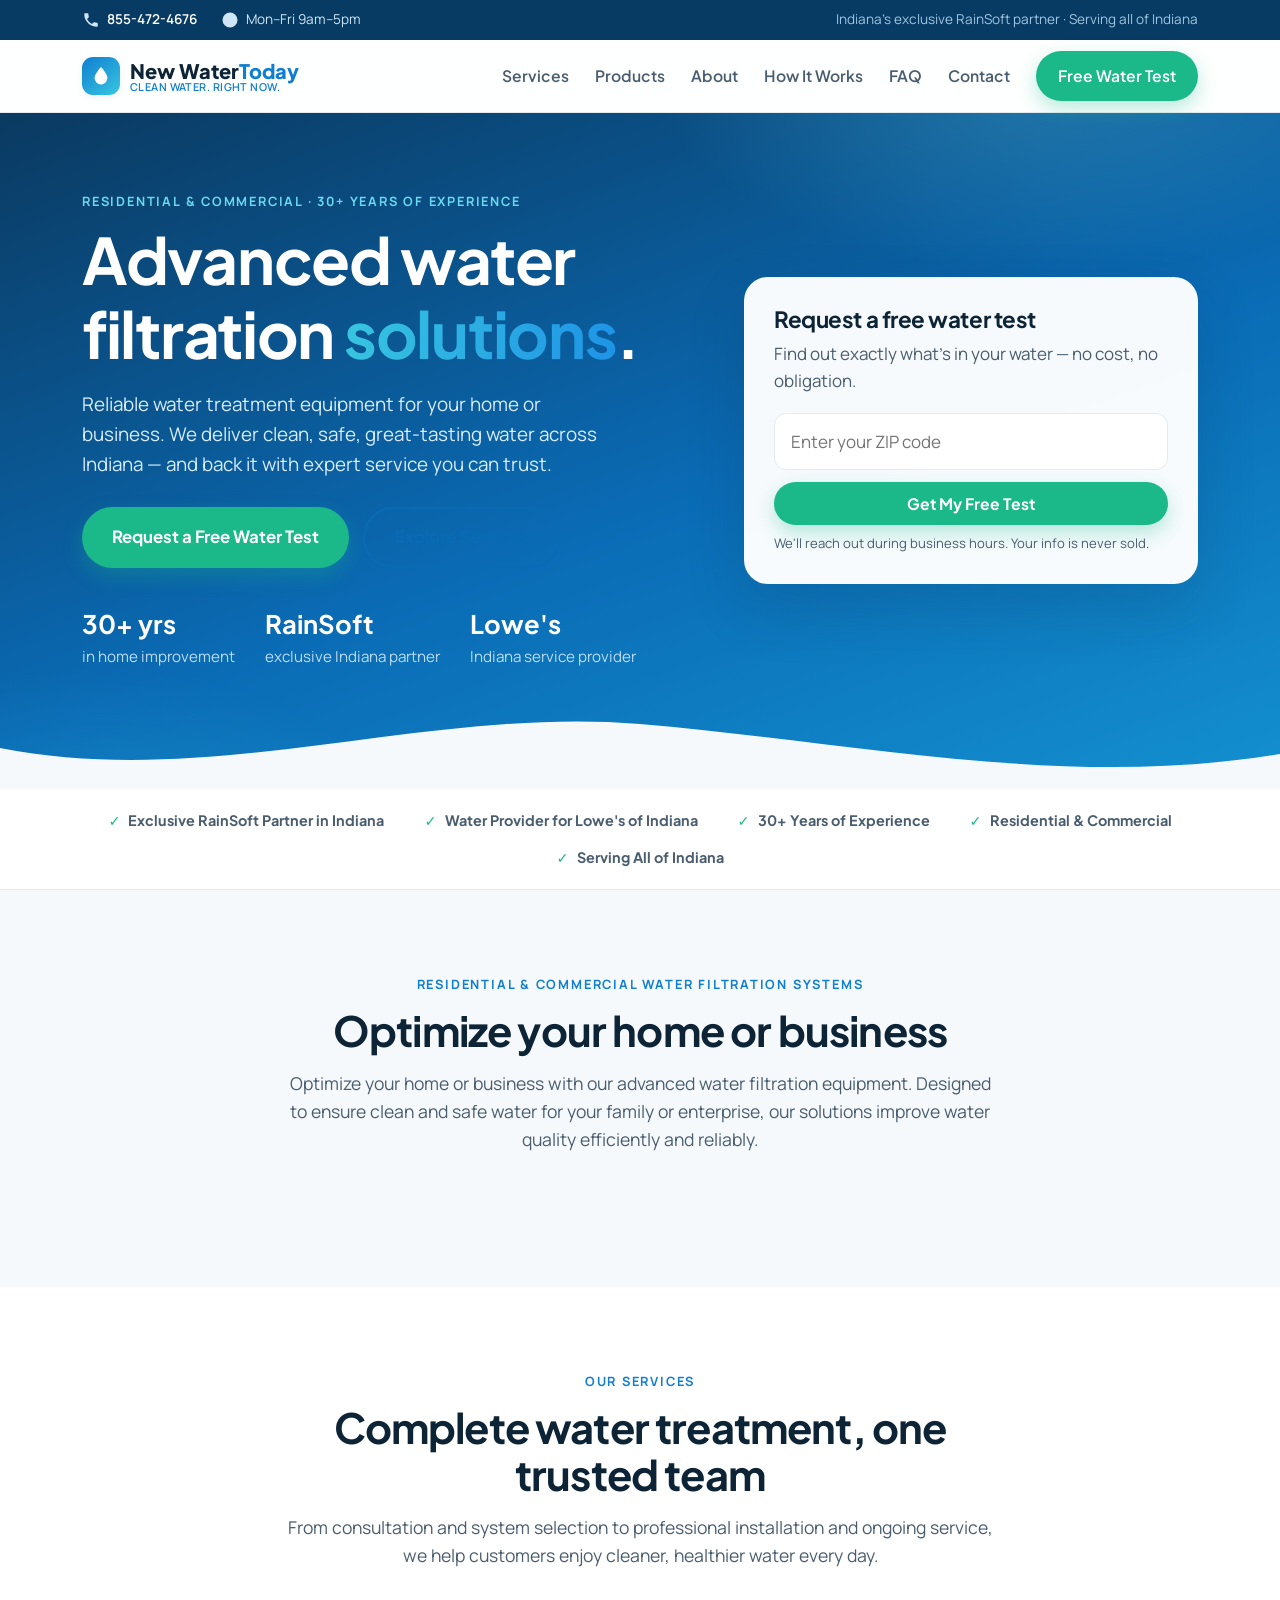
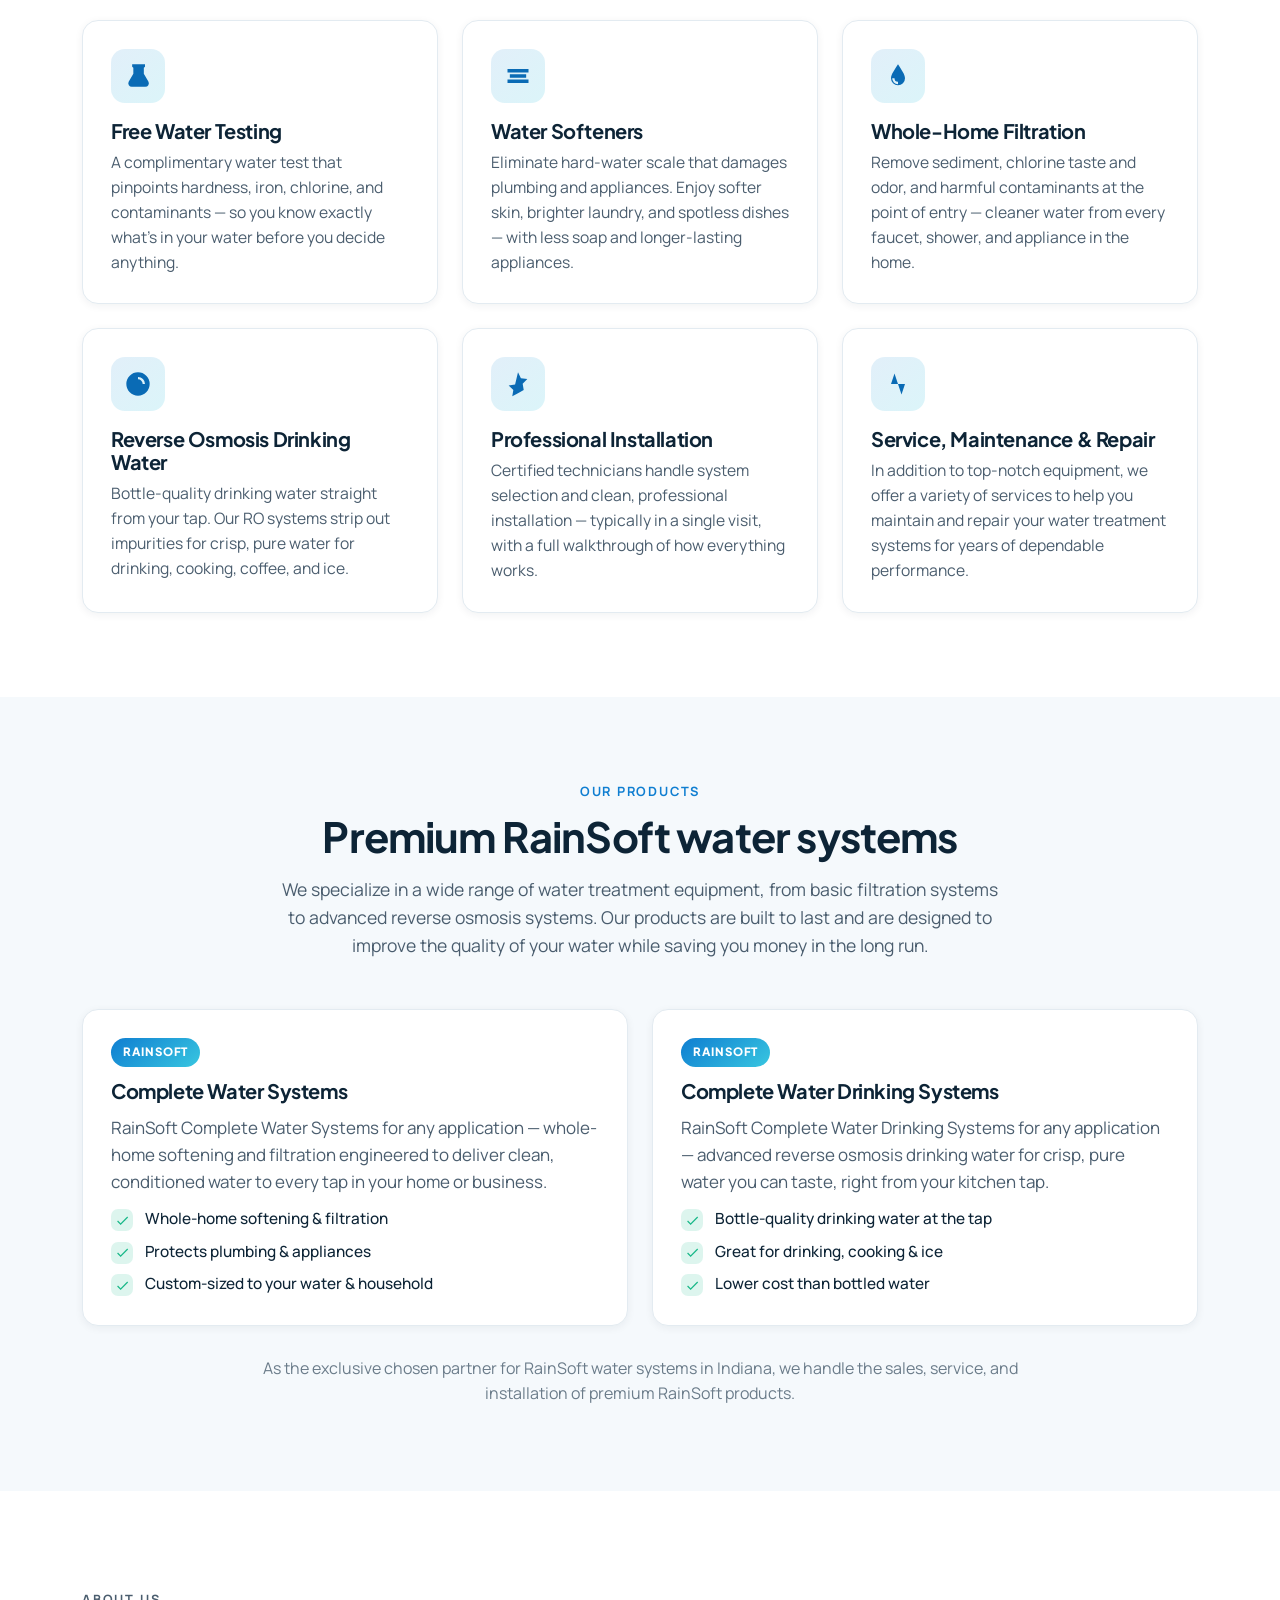
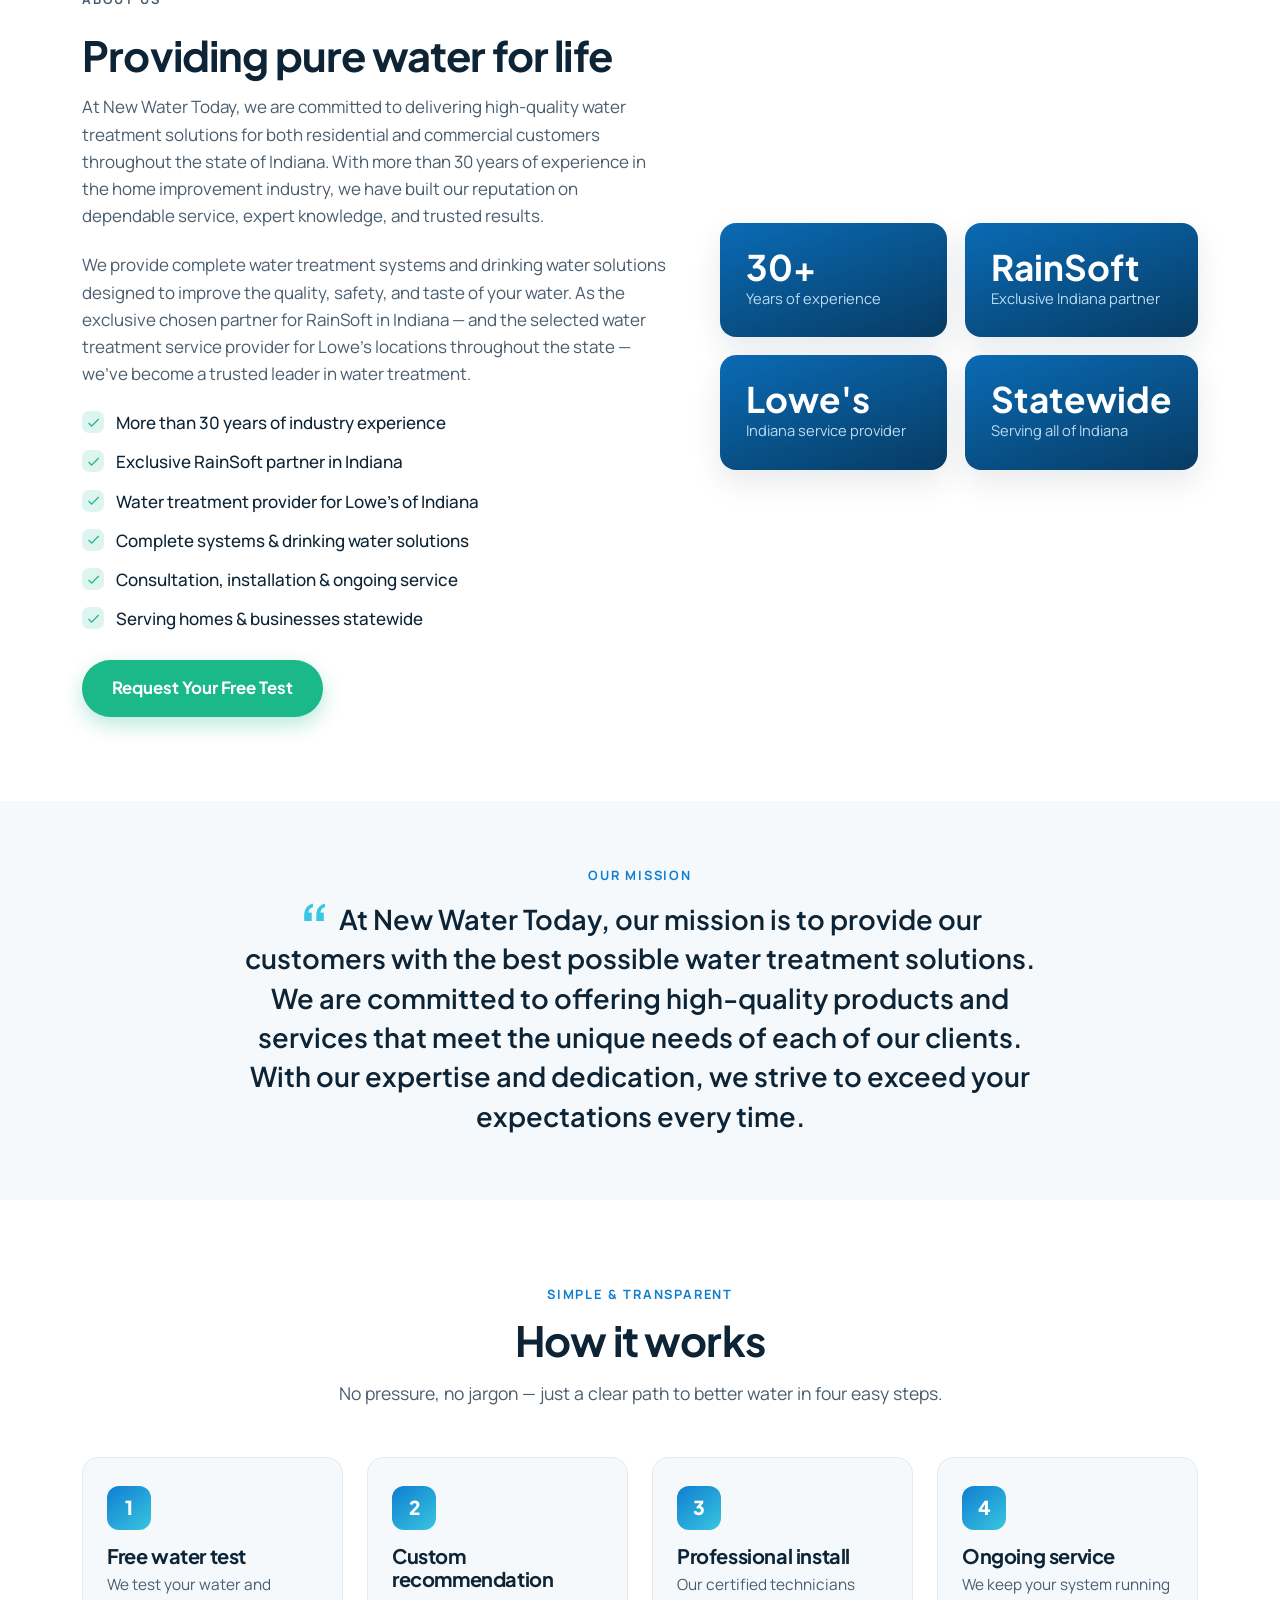
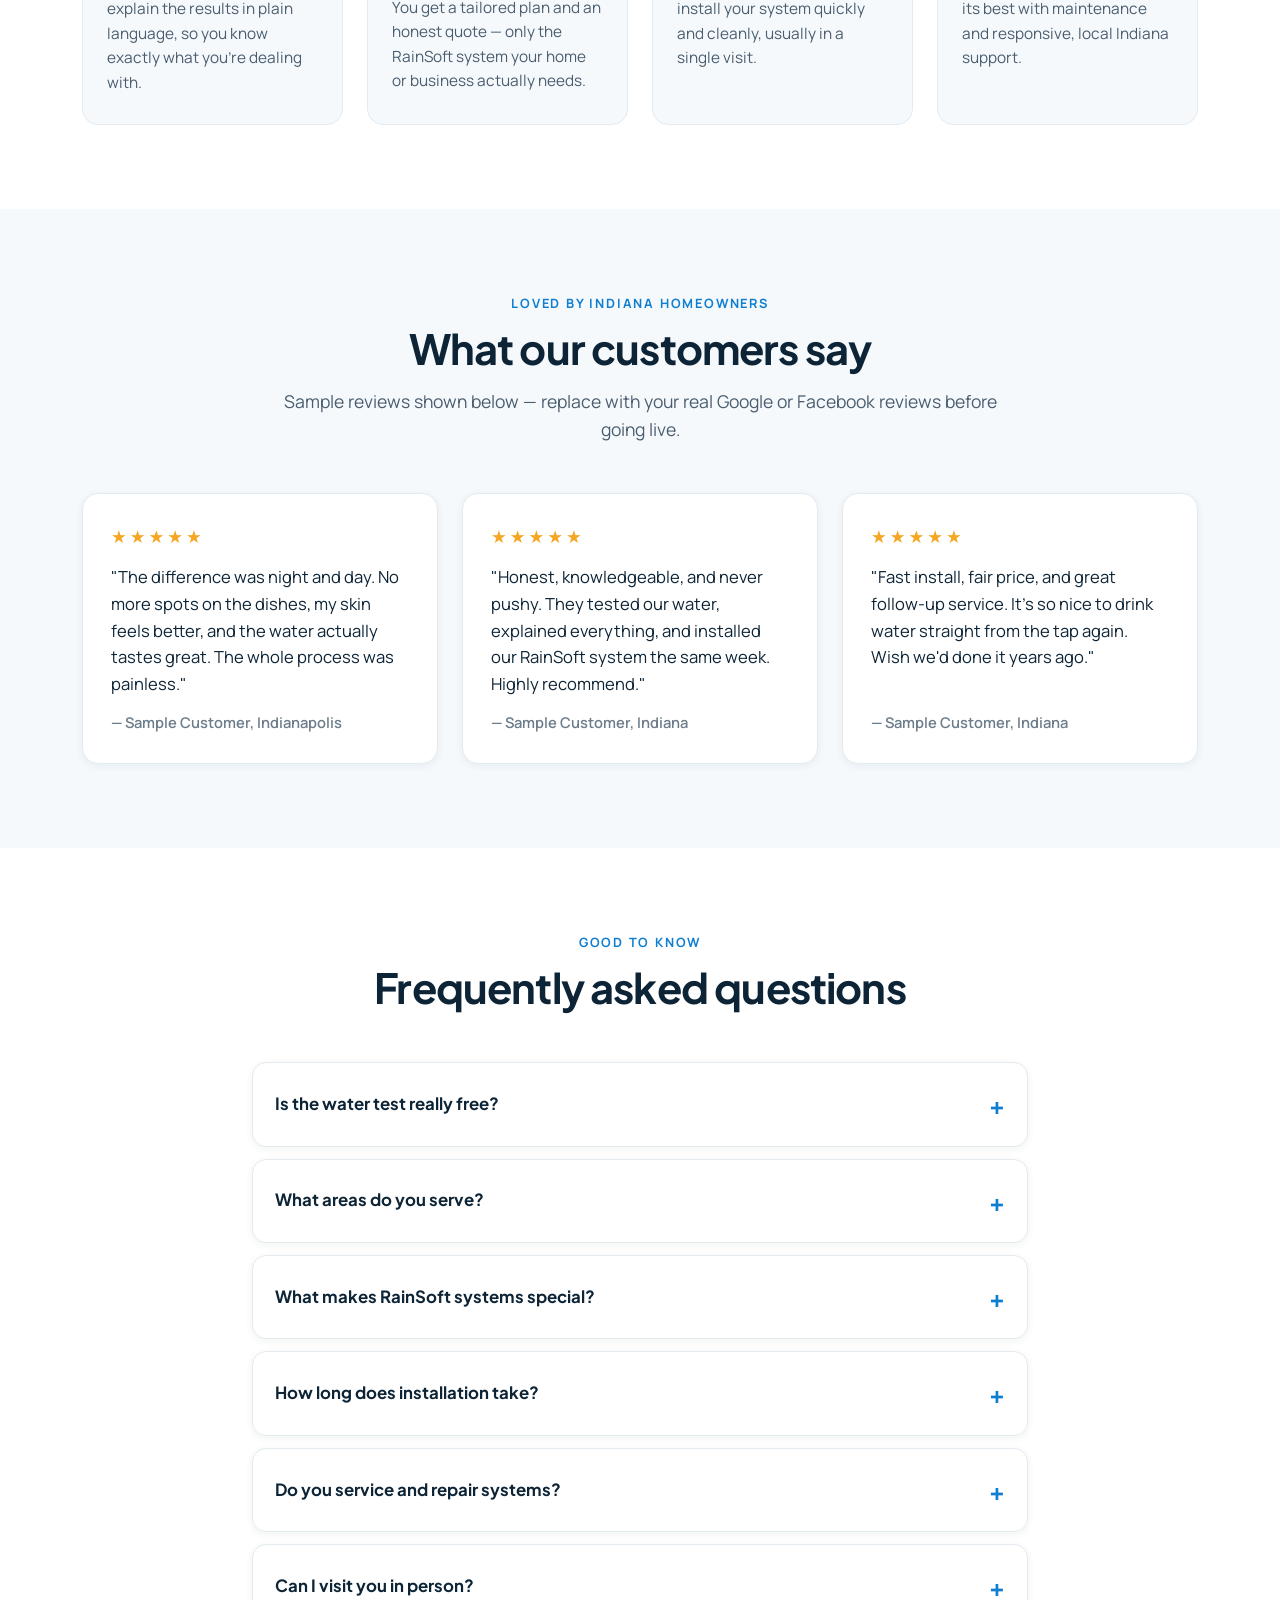
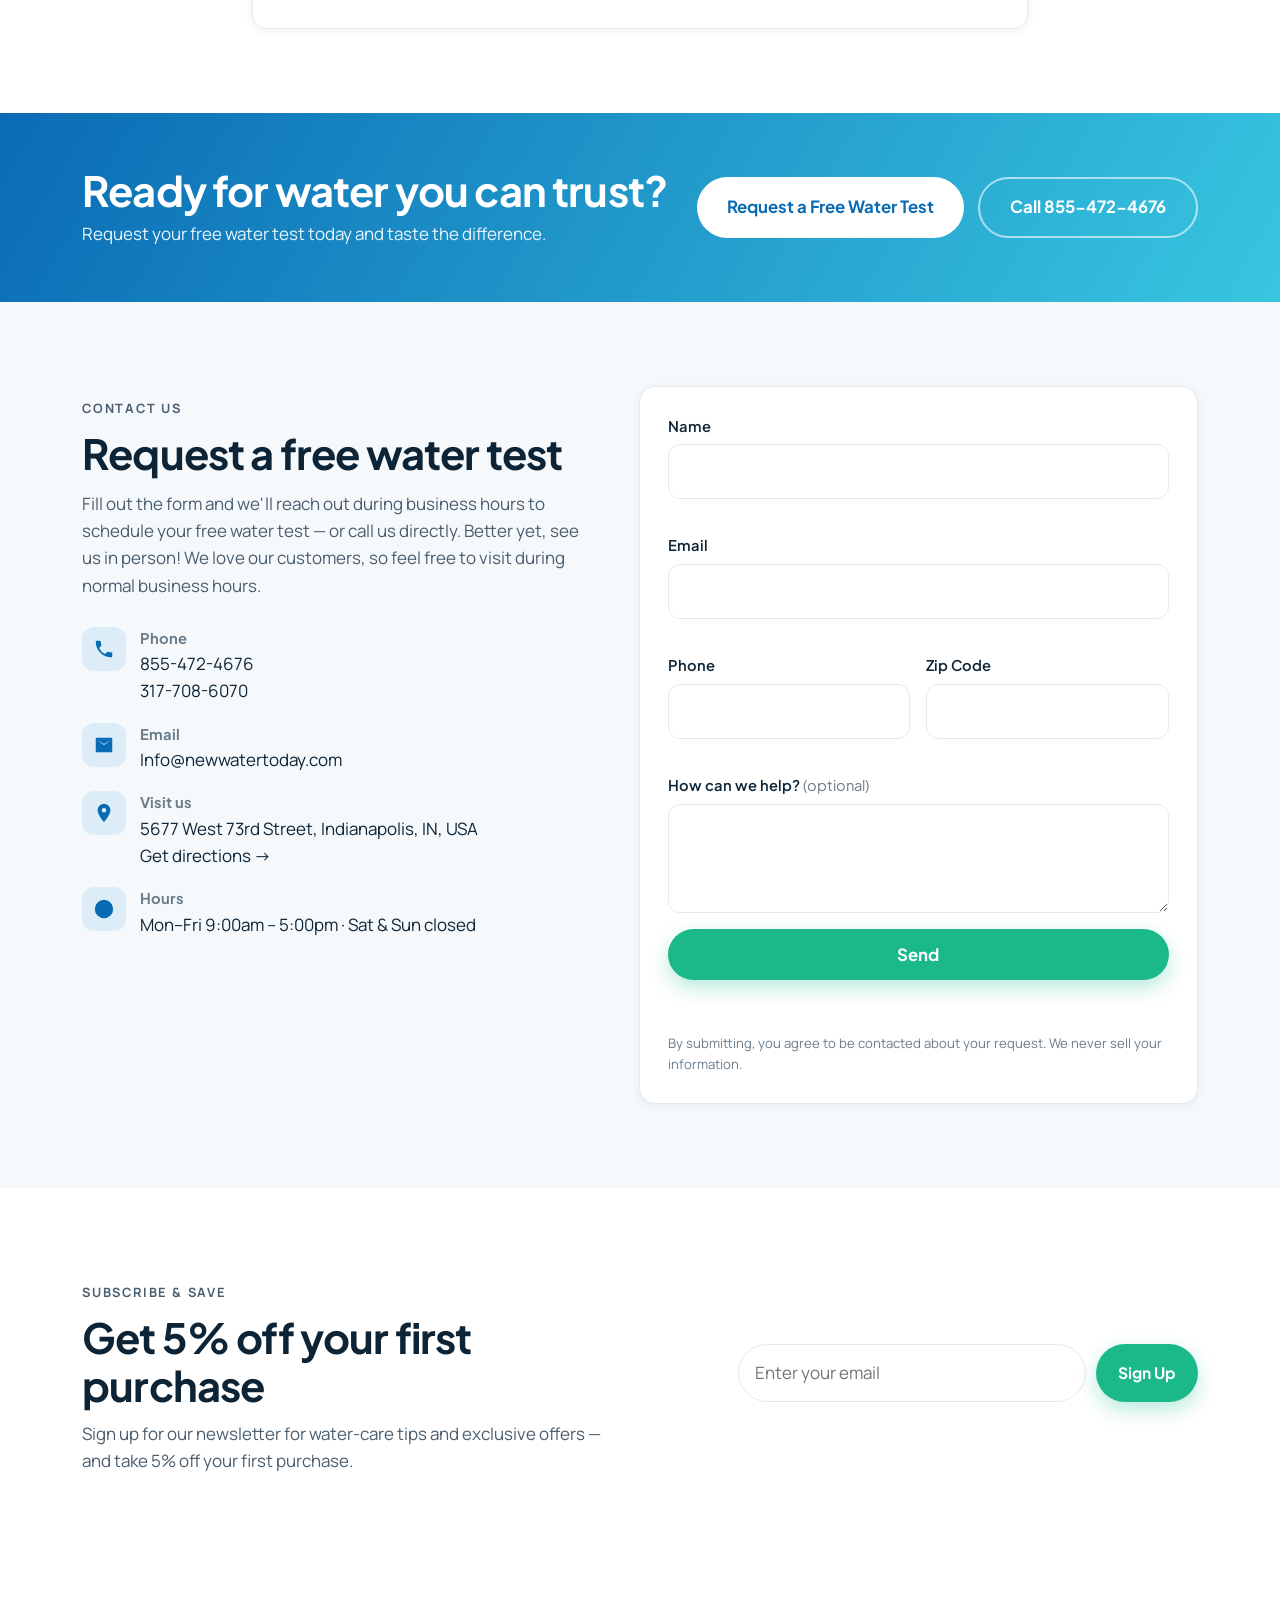
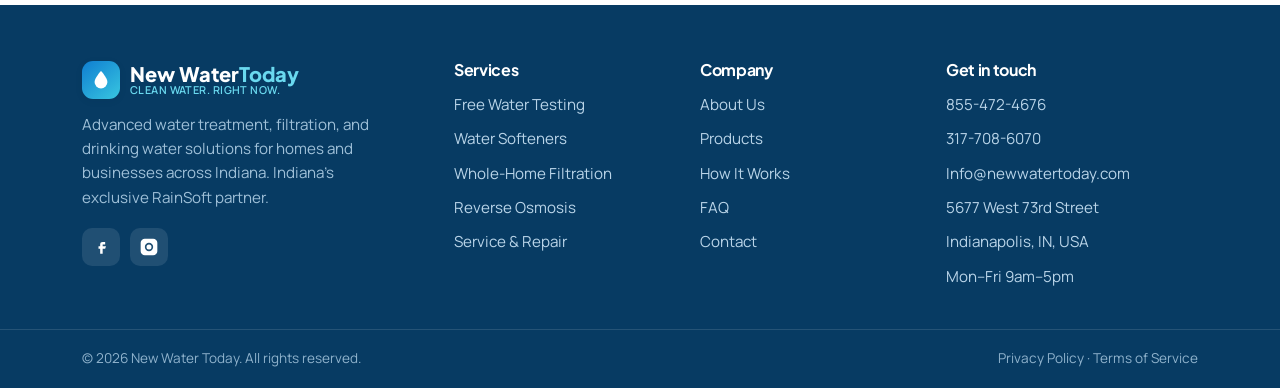
==== index.html @ 37e1ac49 "Build New Water Today website redesign Modern, responsive, dependency-free static site rebuilt from " ====
<!DOCTYPE html>
<html lang="en">
<head>
  <meta charset="UTF-8" />
  <meta name="viewport" content="width=device-width, initial-scale=1.0" />
  <title>New Water Today — Advanced Water Filtration Solutions in Indiana</title>
  <meta name="description" content="New Water Today provides advanced water treatment, filtration, softeners, and reverse osmosis drinking water for homes and businesses across Indiana. Indiana's exclusive RainSoft partner. Request a free water test." />
  <meta name="theme-color" content="#0a6bb5" />

  <meta property="og:type" content="website" />
  <meta property="og:title" content="New Water Today — Advanced Water Filtration Solutions" />
  <meta property="og:description" content="Clean Water. Right Now. Indiana's exclusive RainSoft partner for water treatment, filtration & reverse osmosis. Request a free water test." />
  <meta property="og:image" content="assets/img/og-image.svg" />

  <link rel="preconnect" href="https://fonts.googleapis.com" />
  <link rel="preconnect" href="https://fonts.gstatic.com" crossorigin />
  <link href="https://fonts.googleapis.com/css2?family=Manrope:wght@400;500;600;700;800&family=Plus+Jakarta+Sans:wght@500;600;700;800&display=swap" rel="stylesheet" />
  <link rel="stylesheet" href="assets/css/styles.css" />
  <link rel="icon" href="assets/img/favicon.svg" type="image/svg+xml" />

  <!-- Local business structured data for SEO -->
  <script type="application/ld+json">
  {
    "@context": "https://schema.org",
    "@type": "HomeAndConstructionBusiness",
    "name": "New Water Today",
    "image": "assets/img/og-image.svg",
    "description": "Advanced water filtration, softening, and reverse osmosis drinking water solutions for residential and commercial customers across Indiana. Indiana's exclusive RainSoft partner.",
    "slogan": "Clean Water. Right Now.",
    "telephone": "+18554724676",
    "email": "Info@newwatertoday.com",
    "address": {
      "@type": "PostalAddress",
      "streetAddress": "5677 West 73rd Street",
      "addressLocality": "Indianapolis",
      "addressRegion": "IN",
      "addressCountry": "US"
    },
    "areaServed": "Indiana",
    "openingHoursSpecification": [{
      "@type": "OpeningHoursSpecification",
      "dayOfWeek": ["Monday","Tuesday","Wednesday","Thursday","Friday"],
      "opens": "09:00",
      "closes": "17:00"
    }]
  }
  </script>
</head>
<body>
  <a class="skip-link" href="#main">Skip to content</a>

  <!-- Top utility bar -->
  <div class="topbar">
    <div class="container topbar__inner">
      <span class="topbar__item">
        <svg class="icon" viewBox="0 0 24 24" aria-hidden="true"><path d="M6.6 10.8a15.1 15.1 0 0 0 6.6 6.6l2.2-2.2a1 1 0 0 1 1-.25 11.4 11.4 0 0 0 3.6.57 1 1 0 0 1 1 1V20a1 1 0 0 1-1 1A17 17 0 0 1 3 4a1 1 0 0 1 1-1h3.5a1 1 0 0 1 1 1 11.4 11.4 0 0 0 .57 3.6 1 1 0 0 1-.25 1z"/></svg>
        <a href="tel:+18554724676" data-biz="phone-link">855-472-4676</a>
      </span>
      <span class="topbar__item topbar__hours">
        <svg class="icon" viewBox="0 0 24 24" aria-hidden="true"><path d="M12 2a10 10 0 1 0 0 20 10 10 0 0 0 0-20zm1 10.6V6h-2v7l5.2 3.1 1-1.7z"/></svg>
        Mon–Fri 9am–5pm
      </span>
      <span class="topbar__item topbar__cta">Indiana's exclusive RainSoft partner · Serving all of Indiana</span>
    </div>
  </div>

  <!-- Header / nav -->
  <header class="header" id="header">
    <div class="container header__inner">
      <a class="brand" href="#top" aria-label="New Water Today home">
        <span class="brand__mark" aria-hidden="true">
          <svg viewBox="0 0 24 24"><path d="M12 2.2S5 9.5 5 14.2a7 7 0 0 0 14 0C19 9.5 12 2.2 12 2.2z"/></svg>
        </span>
        <span class="brand__group">
          <span class="brand__text">New Water<span>Today</span></span>
          <span class="brand__tag">Clean Water. Right Now.</span>
        </span>
      </a>

      <nav class="nav" id="nav" aria-label="Primary">
        <a href="#services">Services</a>
        <a href="#products">Products</a>
        <a href="#about">About</a>
        <a href="#process">How It Works</a>
        <a href="#faq">FAQ</a>
        <a href="#contact">Contact</a>
        <a class="btn btn--accent nav__cta" href="#contact">Free Water Test</a>
      </nav>

      <button class="nav-toggle" id="navToggle" aria-label="Open menu" aria-expanded="false" aria-controls="nav">
        <span></span><span></span><span></span>
      </button>
    </div>
  </header>

  <main id="main">
    <!-- Hero -->
    <section class="hero" id="top">
      <div class="hero__bg" aria-hidden="true"></div>
      <div class="container hero__inner">
        <div class="hero__content">
          <p class="eyebrow">Residential &amp; commercial · 30+ years of experience</p>
          <h1>Advanced water filtration <span class="grad">solutions</span>.</h1>
          <p class="hero__sub">
            Reliable water treatment equipment for your home or business. We deliver clean,
            safe, great-tasting water across Indiana — and back it with expert service you can trust.
          </p>
          <div class="hero__actions">
            <a class="btn btn--accent btn--lg" href="#contact">Request a Free Water Test</a>
            <a class="btn btn--ghost btn--lg" href="#services">Explore Services</a>
          </div>
          <ul class="hero__trust">
            <li><strong>30+ yrs</strong> in home improvement</li>
            <li><strong>RainSoft</strong> exclusive Indiana partner</li>
            <li><strong>Lowe's</strong> Indiana service provider</li>
          </ul>
        </div>
        <div class="hero__card">
          <div class="quotecard">
            <h3>Request a free water test</h3>
            <p>Find out exactly what's in your water — no cost, no obligation.</p>
            <form class="quotecard__form" data-mini-form>
              <label class="sr-only" for="mini-zip">ZIP code</label>
              <input id="mini-zip" name="zip" inputmode="numeric" pattern="[0-9]*" maxlength="5" placeholder="Enter your ZIP code" required />
              <button class="btn btn--accent" type="submit">Get My Free Test</button>
            </form>
            <p class="quotecard__fine">We'll reach out during business hours. Your info is never sold.</p>
          </div>
        </div>
      </div>
      <div class="wave" aria-hidden="true">
        <svg viewBox="0 0 1440 120" preserveAspectRatio="none"><path d="M0,64 C240,120 480,8 720,32 C960,56 1200,120 1440,72 L1440,120 L0,120 Z"/></svg>
      </div>
    </section>

    <!-- Trust strip -->
    <section class="badges" aria-label="Credentials">
      <div class="container badges__inner">
        <span>Exclusive RainSoft Partner in Indiana</span>
        <span>Water Provider for Lowe's of Indiana</span>
        <span>30+ Years of Experience</span>
        <span>Residential &amp; Commercial</span>
        <span>Serving All of Indiana</span>
      </div>
    </section>

    <!-- Intro: residential & commercial -->
    <section class="section" id="intro">
      <div class="container">
        <header class="section__head">
          <p class="eyebrow">Residential &amp; commercial water filtration systems</p>
          <h2>Optimize your home or business</h2>
          <p class="section__lead">
            Optimize your home or business with our advanced water filtration equipment. Designed to
            ensure clean and safe water for your family or enterprise, our solutions improve water
            quality efficiently and reliably.
          </p>
        </header>
      </div>
    </section>

    <!-- Services -->
    <section class="section section--alt" id="services">
      <div class="container">
        <header class="section__head">
          <p class="eyebrow">Our services</p>
          <h2>Complete water treatment, one trusted team</h2>
          <p class="section__lead">From consultation and system selection to professional installation and ongoing service, we help customers enjoy cleaner, healthier water every day.</p>
        </header>

        <div class="grid grid--3">
          <article class="card service">
            <span class="service__icon" aria-hidden="true">
              <svg viewBox="0 0 24 24"><path d="M6 2h12v2l-1 1v5l4 7a3 3 0 0 1-2.7 4.3H6.7A3 3 0 0 1 4 17l4-7V5L7 4V2z"/></svg>
            </span>
            <h3>Free Water Testing</h3>
            <p>A complimentary water test that pinpoints hardness, iron, chlorine, and contaminants — so you know exactly what's in your water before you decide anything.</p>
          </article>

          <article class="card service">
            <span class="service__icon" aria-hidden="true">
              <svg viewBox="0 0 24 24"><path d="M3 6h18v3H3zm0 9h18v3H3zm2-4.5h14v3H5z"/></svg>
            </span>
            <h3>Water Softeners</h3>
            <p>Eliminate hard-water scale that damages plumbing and appliances. Enjoy softer skin, brighter laundry, and spotless dishes — with less soap and longer-lasting appliances.</p>
          </article>

          <article class="card service">
            <span class="service__icon" aria-hidden="true">
              <svg viewBox="0 0 24 24"><path d="M12 2C9 7 6 10.5 6 14a6 6 0 0 0 12 0c0-3.5-3-7-6-12zm0 17a5 5 0 0 1-5-5h2a3 3 0 0 0 3 3z"/></svg>
            </span>
            <h3>Whole-Home Filtration</h3>
            <p>Remove sediment, chlorine taste and odor, and harmful contaminants at the point of entry — cleaner water from every faucet, shower, and appliance in the home.</p>
          </article>

          <article class="card service">
            <span class="service__icon" aria-hidden="true">
              <svg viewBox="0 0 24 24"><path d="M12 2a10 10 0 1 0 0 20 10 10 0 0 0 0-20zm0 4a6 6 0 0 1 6 6h-2a4 4 0 0 0-4-4z"/></svg>
            </span>
            <h3>Reverse Osmosis Drinking Water</h3>
            <p>Bottle-quality drinking water straight from your tap. Our RO systems strip out impurities for crisp, pure water for drinking, cooking, coffee, and ice.</p>
          </article>

          <article class="card service">
            <span class="service__icon" aria-hidden="true">
              <svg viewBox="0 0 24 24"><path d="M12 2l2.5 5 5.5.8-4 3.9.9 5.5L12 20l-4.9 2.6.9-5.5-4-3.9 5.5-.8z"/></svg>
            </span>
            <h3>Professional Installation</h3>
            <p>Certified technicians handle system selection and clean, professional installation — typically in a single visit, with a full walkthrough of how everything works.</p>
          </article>

          <article class="card service">
            <span class="service__icon" aria-hidden="true">
              <svg viewBox="0 0 24 24"><path d="M22 12h-4l-3 9L9 3l-3 9H2"/></svg>
            </span>
            <h3>Service, Maintenance &amp; Repair</h3>
            <p>In addition to top-notch equipment, we offer a variety of services to help you maintain and repair your water treatment systems for years of dependable performance.</p>
          </article>
        </div>
      </div>
    </section>

    <!-- Products -->
    <section class="section" id="products">
      <div class="container">
        <header class="section__head">
          <p class="eyebrow">Our products</p>
          <h2>Premium RainSoft water systems</h2>
          <p class="section__lead">
            We specialize in a wide range of water treatment equipment, from basic filtration systems
            to advanced reverse osmosis systems. Our products are built to last and are designed to
            improve the quality of your water while saving you money in the long run.
          </p>
        </header>

        <div class="grid grid--2">
          <article class="card product">
            <span class="product__badge">RainSoft</span>
            <h3>Complete Water Systems</h3>
            <p>RainSoft Complete Water Systems for any application — whole-home softening and filtration engineered to deliver clean, conditioned water to every tap in your home or business.</p>
            <ul class="checklist checklist--tight">
              <li>Whole-home softening &amp; filtration</li>
              <li>Protects plumbing &amp; appliances</li>
              <li>Custom-sized to your water &amp; household</li>
            </ul>
          </article>

          <article class="card product">
            <span class="product__badge">RainSoft</span>
            <h3>Complete Water Drinking Systems</h3>
            <p>RainSoft Complete Water Drinking Systems for any application — advanced reverse osmosis drinking water for crisp, pure water you can taste, right from your kitchen tap.</p>
            <ul class="checklist checklist--tight">
              <li>Bottle-quality drinking water at the tap</li>
              <li>Great for drinking, cooking &amp; ice</li>
              <li>Lower cost than bottled water</li>
            </ul>
          </article>
        </div>
        <p class="products__note">As the exclusive chosen partner for RainSoft water systems in Indiana, we handle the sales, service, and installation of premium RainSoft products.</p>
      </div>
    </section>

    <!-- About -->
    <section class="section section--alt" id="about">
      <div class="container why">
        <div class="why__text">
          <p class="eyebrow">About us</p>
          <h2>Providing pure water for life</h2>
          <p>At New Water Today, we are committed to delivering high-quality water treatment solutions for both residential and commercial customers throughout the state of Indiana. With more than 30 years of experience in the home improvement industry, we have built our reputation on dependable service, expert knowledge, and trusted results.</p>
          <p>We provide complete water treatment systems and drinking water solutions designed to improve the quality, safety, and taste of your water. As the exclusive chosen partner for RainSoft in Indiana — and the selected water treatment service provider for Lowe's locations throughout the state — we've become a trusted leader in water treatment.</p>
          <ul class="checklist">
            <li>More than 30 years of industry experience</li>
            <li>Exclusive RainSoft partner in Indiana</li>
            <li>Water treatment provider for Lowe's of Indiana</li>
            <li>Complete systems &amp; drinking water solutions</li>
            <li>Consultation, installation &amp; ongoing service</li>
            <li>Serving homes &amp; businesses statewide</li>
          </ul>
          <a class="btn btn--accent btn--lg" href="#contact">Request Your Free Test</a>
        </div>
        <div class="why__stats">
          <div class="stat"><strong data-count="30" data-suffix="+">30+</strong><span>Years of experience</span></div>
          <div class="stat"><strong>RainSoft</strong><span>Exclusive Indiana partner</span></div>
          <div class="stat"><strong>Lowe's</strong><span>Indiana service provider</span></div>
          <div class="stat"><strong>Statewide</strong><span>Serving all of Indiana</span></div>
        </div>
      </div>
    </section>

    <!-- Mission -->
    <section class="section mission">
      <div class="container mission__inner">
        <p class="eyebrow">Our mission</p>
        <blockquote class="mission__quote">
          At New Water Today, our mission is to provide our customers with the best possible water
          treatment solutions. We are committed to offering high-quality products and services that meet
          the unique needs of each of our clients. With our expertise and dedication, we strive to
          exceed your expectations every time.
        </blockquote>
      </div>
    </section>

    <!-- Process -->
    <section class="section section--alt" id="process">
      <div class="container">
        <header class="section__head">
          <p class="eyebrow">Simple &amp; transparent</p>
          <h2>How it works</h2>
          <p class="section__lead">No pressure, no jargon — just a clear path to better water in four easy steps.</p>
        </header>

        <ol class="steps">
          <li class="step">
            <span class="step__num">1</span>
            <h3>Free water test</h3>
            <p>We test your water and explain the results in plain language, so you know exactly what you're dealing with.</p>
          </li>
          <li class="step">
            <span class="step__num">2</span>
            <h3>Custom recommendation</h3>
            <p>You get a tailored plan and an honest quote — only the RainSoft system your home or business actually needs.</p>
          </li>
          <li class="step">
            <span class="step__num">3</span>
            <h3>Professional install</h3>
            <p>Our certified technicians install your system quickly and cleanly, usually in a single visit.</p>
          </li>
          <li class="step">
            <span class="step__num">4</span>
            <h3>Ongoing service</h3>
            <p>We keep your system running its best with maintenance and responsive, local Indiana support.</p>
          </li>
        </ol>
      </div>
    </section>

    <!-- Testimonials (placeholder copy — replace with real reviews) -->
    <section class="section" id="testimonials">
      <div class="container">
        <header class="section__head">
          <p class="eyebrow">Loved by Indiana homeowners</p>
          <h2>What our customers say</h2>
          <p class="section__lead">Sample reviews shown below — replace with your real Google or Facebook reviews before going live.</p>
        </header>

        <div class="grid grid--3">
          <figure class="card quote">
            <div class="stars" aria-label="5 out of 5 stars">★★★★★</div>
            <blockquote>"The difference was night and day. No more spots on the dishes, my skin feels better, and the water actually tastes great. The whole process was painless."</blockquote>
            <figcaption>— Sample Customer, Indianapolis</figcaption>
          </figure>
          <figure class="card quote">
            <div class="stars" aria-label="5 out of 5 stars">★★★★★</div>
            <blockquote>"Honest, knowledgeable, and never pushy. They tested our water, explained everything, and installed our RainSoft system the same week. Highly recommend."</blockquote>
            <figcaption>— Sample Customer, Indiana</figcaption>
          </figure>
          <figure class="card quote">
            <div class="stars" aria-label="5 out of 5 stars">★★★★★</div>
            <blockquote>"Fast install, fair price, and great follow-up service. It's so nice to drink water straight from the tap again. Wish we'd done it years ago."</blockquote>
            <figcaption>— Sample Customer, Indiana</figcaption>
          </figure>
        </div>
      </div>
    </section>

    <!-- FAQ -->
    <section class="section section--alt" id="faq">
      <div class="container faq">
        <header class="section__head">
          <p class="eyebrow">Good to know</p>
          <h2>Frequently asked questions</h2>
        </header>

        <div class="accordion">
          <details class="acc">
            <summary>Is the water test really free?</summary>
            <p>Yes. Our water test is completely free with no obligation. We'll show you exactly what's in your water and answer your questions — whether or not you decide to move forward.</p>
          </details>
          <details class="acc">
            <summary>What areas do you serve?</summary>
            <p>We serve residential and commercial customers throughout the state of Indiana, from our location in Indianapolis.</p>
          </details>
          <details class="acc">
            <summary>What makes RainSoft systems special?</summary>
            <p>We're the exclusive chosen RainSoft partner in Indiana. RainSoft offers premium, built-to-last softening, filtration, and drinking-water systems, and we handle the sales, service, and installation.</p>
          </details>
          <details class="acc">
            <summary>How long does installation take?</summary>
            <p>Most installations are completed in a single visit, typically a few hours. We leave your space clean and walk you through how everything works.</p>
          </details>
          <details class="acc">
            <summary>Do you service and repair systems?</summary>
            <p>Yes. In addition to providing top-notch equipment, we offer a variety of services to help you maintain and repair your water treatment systems.</p>
          </details>
          <details class="acc">
            <summary>Can I visit you in person?</summary>
            <p>Absolutely — we love our customers, so feel free to visit during normal business hours at 5677 West 73rd Street, Indianapolis, IN.</p>
          </details>
        </div>
      </div>
    </section>

    <!-- CTA banner -->
    <section class="ctaband">
      <div class="container ctaband__inner">
        <div>
          <h2>Ready for water you can trust?</h2>
          <p>Request your free water test today and taste the difference.</p>
        </div>
        <div class="ctaband__actions">
          <a class="btn btn--white btn--lg" href="#contact">Request a Free Water Test</a>
          <a class="btn btn--ghost-light btn--lg" href="tel:+18554724676" data-biz="phone-link">Call 855-472-4676</a>
        </div>
      </div>
    </section>

    <!-- Contact -->
    <section class="section" id="contact">
      <div class="container contact">
        <div class="contact__info">
          <p class="eyebrow">Contact us</p>
          <h2>Request a free water test</h2>
          <p>Fill out the form and we'll reach out during business hours to schedule your free water test — or call us directly. Better yet, see us in person! We love our customers, so feel free to visit during normal business hours.</p>

          <ul class="contact__list">
            <li>
              <span class="contact__ic" aria-hidden="true">
                <svg viewBox="0 0 24 24"><path d="M6.6 10.8a15.1 15.1 0 0 0 6.6 6.6l2.2-2.2a1 1 0 0 1 1-.25 11.4 11.4 0 0 0 3.6.57 1 1 0 0 1 1 1V20a1 1 0 0 1-1 1A17 17 0 0 1 3 4a1 1 0 0 1 1-1h3.5a1 1 0 0 1 1 1 11.4 11.4 0 0 0 .57 3.6 1 1 0 0 1-.25 1z"/></svg>
              </span>
              <div>
                <strong>Phone</strong>
                <a href="tel:+18554724676">855-472-4676</a><br />
                <a href="tel:+13177086070">317-708-6070</a>
              </div>
            </li>
            <li>
              <span class="contact__ic" aria-hidden="true">
                <svg viewBox="0 0 24 24"><path d="M4 4h16a1 1 0 0 1 1 1v14a1 1 0 0 1-1 1H4a1 1 0 0 1-1-1V5a1 1 0 0 1 1-1zm8 7L4.5 6.5v.1L12 12l7.5-5.4v-.1z"/></svg>
              </span>
              <div><strong>Email</strong><a href="mailto:Info@newwatertoday.com" data-biz="email-link">Info@newwatertoday.com</a></div>
            </li>
            <li>
              <span class="contact__ic" aria-hidden="true">
                <svg viewBox="0 0 24 24"><path d="M12 2a7 7 0 0 0-7 7c0 5 7 13 7 13s7-8 7-13a7 7 0 0 0-7-7zm0 9.5A2.5 2.5 0 1 1 12 6.5a2.5 2.5 0 0 1 0 5z"/></svg>
              </span>
              <div>
                <strong>Visit us</strong>
                <span>5677 West 73rd Street, Indianapolis, IN, USA</span><br />
                <a href="https://www.google.com/maps/search/?api=1&query=5677+West+73rd+Street+Indianapolis+IN" target="_blank" rel="noopener">Get directions →</a>
              </div>
            </li>
            <li>
              <span class="contact__ic" aria-hidden="true">
                <svg viewBox="0 0 24 24"><path d="M12 2a10 10 0 1 0 0 20 10 10 0 0 0 0-20zm1 10.6V6h-2v7l5.2 3.1 1-1.7z"/></svg>
              </span>
              <div><strong>Hours</strong><span>Mon–Fri 9:00am – 5:00pm · Sat &amp; Sun closed</span></div>
            </li>
          </ul>
        </div>

        <form class="contact__form card" id="contactForm" novalidate>
          <div class="field">
            <label for="name">Name</label>
            <input id="name" name="name" type="text" autocomplete="name" required />
            <span class="error" data-error-for="name"></span>
          </div>
          <div class="field">
            <label for="email">Email</label>
            <input id="email" name="email" type="email" autocomplete="email" required />
            <span class="error" data-error-for="email"></span>
          </div>
          <div class="field-row">
            <div class="field">
              <label for="phone">Phone</label>
              <input id="phone" name="phone" type="tel" autocomplete="tel" required />
              <span class="error" data-error-for="phone"></span>
            </div>
            <div class="field">
              <label for="zip">Zip Code</label>
              <input id="zip" name="zip" inputmode="numeric" pattern="[0-9]*" maxlength="5" required />
              <span class="error" data-error-for="zip"></span>
            </div>
          </div>
          <div class="field">
            <label for="message">How can we help? <span class="optional">(optional)</span></label>
            <textarea id="message" name="message" rows="3"></textarea>
          </div>
          <button class="btn btn--accent btn--lg btn--block" type="submit">Send</button>
          <p class="form-note" id="formNote" role="status" aria-live="polite"></p>
          <p class="form-fine">By submitting, you agree to be contacted about your request. We never sell your information.</p>
        </form>
      </div>
    </section>

    <!-- Newsletter -->
    <section class="section section--alt" id="subscribe">
      <div class="container subscribe">
        <div class="subscribe__text">
          <p class="eyebrow">Subscribe &amp; save</p>
          <h2>Get 5% off your first purchase</h2>
          <p>Sign up for our newsletter for water-care tips and exclusive offers — and take 5% off your first purchase.</p>
        </div>
        <form class="subscribe__form" id="subscribeForm">
          <label class="sr-only" for="sub-email">Email address</label>
          <input id="sub-email" name="email" type="email" placeholder="Enter your email" required />
          <button class="btn btn--accent" type="submit">Sign Up</button>
        </form>
        <p class="subscribe__note" id="subNote" role="status" aria-live="polite"></p>
      </div>
    </section>
  </main>

  <!-- Footer -->
  <footer class="footer">
    <div class="container footer__inner">
      <div class="footer__brand">
        <a class="brand brand--light" href="#top" aria-label="New Water Today home">
          <span class="brand__mark" aria-hidden="true">
            <svg viewBox="0 0 24 24"><path d="M12 2.2S5 9.5 5 14.2a7 7 0 0 0 14 0C19 9.5 12 2.2 12 2.2z"/></svg>
          </span>
          <span class="brand__group">
            <span class="brand__text">New Water<span>Today</span></span>
            <span class="brand__tag">Clean Water. Right Now.</span>
          </span>
        </a>
        <p>Advanced water treatment, filtration, and drinking water solutions for homes and businesses across Indiana. Indiana's exclusive RainSoft partner.</p>
        <div class="social" aria-label="Social media">
          <a href="#" aria-label="Facebook"><svg viewBox="0 0 24 24"><path d="M14 9h3V6h-3c-2 0-3 1-3 3v2H9v3h2v6h3v-6h3l1-3h-4V9z"/></svg></a>
          <a href="#" aria-label="Instagram"><svg viewBox="0 0 24 24"><path d="M7 2h10a5 5 0 0 1 5 5v10a5 5 0 0 1-5 5H7a5 5 0 0 1-5-5V7a5 5 0 0 1 5-5zm5 5a5 5 0 1 0 0 10 5 5 0 0 0 0-10zm0 2a3 3 0 1 1 0 6 3 3 0 0 1 0-6zm5.5-2.5a1 1 0 1 1 0 2 1 1 0 0 1 0-2z"/></svg></a>
        </div>
      </div>

      <nav class="footer__col" aria-label="Services">
        <h4>Services</h4>
        <a href="#services">Free Water Testing</a>
        <a href="#services">Water Softeners</a>
        <a href="#services">Whole-Home Filtration</a>
        <a href="#services">Reverse Osmosis</a>
        <a href="#services">Service &amp; Repair</a>
      </nav>

      <nav class="footer__col" aria-label="Company">
        <h4>Company</h4>
        <a href="#about">About Us</a>
        <a href="#products">Products</a>
        <a href="#process">How It Works</a>
        <a href="#faq">FAQ</a>
        <a href="#contact">Contact</a>
      </nav>

      <div class="footer__col">
        <h4>Get in touch</h4>
        <a href="tel:+18554724676">855-472-4676</a>
        <a href="tel:+13177086070">317-708-6070</a>
        <a href="mailto:Info@newwatertoday.com" data-biz="email-link">Info@newwatertoday.com</a>
        <span>5677 West 73rd Street</span>
        <span>Indianapolis, IN, USA</span>
        <span>Mon–Fri 9am–5pm</span>
      </div>
    </div>
    <div class="footer__bar">
      <div class="container footer__bar-inner">
        <p>&copy; <span id="year"></span> New Water Today. All rights reserved.</p>
        <p class="footer__legal"><a href="#">Privacy Policy</a> · <a href="#">Terms of Service</a></p>
      </div>
    </div>
  </footer>

  <a class="float-call" href="tel:+18554724676" data-biz="phone-link" aria-label="Call us">
    <svg viewBox="0 0 24 24" aria-hidden="true"><path d="M6.6 10.8a15.1 15.1 0 0 0 6.6 6.6l2.2-2.2a1 1 0 0 1 1-.25 11.4 11.4 0 0 0 3.6.57 1 1 0 0 1 1 1V20a1 1 0 0 1-1 1A17 17 0 0 1 3 4a1 1 0 0 1 1-1h3.5a1 1 0 0 1 1 1 11.4 11.4 0 0 0 .57 3.6 1 1 0 0 1-.25 1z"/></svg>
  </a>

  <script src="assets/js/main.js" defer></script>
</body>
</html>
---- assets/css/styles.css ----
/* =========================================================================
   New Water Today — design system
   Palette: deep ocean blue → bright aqua, on clean off-white.
   ========================================================================= */
:root {
  --blue-900: #073b63;
  --blue-700: #0a6bb5;
  --blue-600: #0f7ed1;
  --blue-500: #1e93e6;
  --aqua-400: #38c6e0;
  --aqua-300: #6ad9ef;
  --ink: #0d2436;
  --slate: #4a5d6e;
  --muted: #6b7c8a;
  --line: #e3ebf1;
  --bg: #f5f9fc;
  --white: #ffffff;
  --accent: #1bb98a;       /* green CTA for contrast against all the blue */
  --accent-dark: #149a72;
  --shadow-sm: 0 2px 8px rgba(13, 36, 54, .06);
  --shadow-md: 0 12px 30px rgba(13, 36, 54, .10);
  --shadow-lg: 0 24px 60px rgba(13, 36, 54, .16);
  --radius: 16px;
  --radius-lg: 24px;
  --container: 1160px;
  --ff-head: "Plus Jakarta Sans", system-ui, sans-serif;
  --ff-body: "Manrope", system-ui, sans-serif;
}

*, *::before, *::after { box-sizing: border-box; }
* { margin: 0; }
html { scroll-behavior: smooth; scroll-padding-top: 96px; -webkit-text-size-adjust: 100%; }
body {
  font-family: var(--ff-body);
  color: var(--ink);
  background: var(--bg);
  line-height: 1.6;
  font-size: 17px;
  -webkit-font-smoothing: antialiased;
}
img, svg { max-width: 100%; display: block; }
a { color: var(--blue-700); text-decoration: none; }
a:hover { color: var(--blue-600); }
h1, h2, h3, h4 { font-family: var(--ff-head); line-height: 1.15; color: var(--ink); letter-spacing: -.02em; }
h2 { font-size: clamp(1.8rem, 3.6vw, 2.6rem); }
h3 { font-size: 1.25rem; }

.container { width: 100%; max-width: var(--container); margin: 0 auto; padding: 0 22px; }
.sr-only, .skip-link {
  position: absolute; width: 1px; height: 1px; padding: 0; overflow: hidden;
  clip: rect(0 0 0 0); white-space: nowrap; border: 0;
}
.skip-link:focus {
  position: fixed; top: 10px; left: 10px; width: auto; height: auto; clip: auto;
  background: var(--white); padding: 10px 16px; border-radius: 8px; z-index: 200; box-shadow: var(--shadow-md);
}
.eyebrow {
  text-transform: uppercase; letter-spacing: .14em; font-size: .8rem; font-weight: 700;
  color: var(--blue-600); margin-bottom: 12px;
}
.grad { background: linear-gradient(100deg, var(--aqua-400), var(--blue-500)); -webkit-background-clip: text; background-clip: text; color: transparent; }
.icon { width: 18px; height: 18px; fill: currentColor; flex: none; }

/* ------------------------------ Buttons ------------------------------ */
.btn {
  --bg: var(--blue-700); --fg: #fff;
  display: inline-flex; align-items: center; justify-content: center; gap: 8px;
  background: var(--bg); color: var(--fg); font-family: var(--ff-head); font-weight: 700;
  font-size: .98rem; padding: 12px 22px; border-radius: 999px; border: 0; cursor: pointer;
  transition: transform .15s ease, box-shadow .2s ease, background .2s ease; white-space: nowrap;
}
.btn:hover { transform: translateY(-2px); box-shadow: var(--shadow-md); color: #fff; }
.btn:active { transform: translateY(0); }
.btn--accent { --bg: var(--accent); box-shadow: 0 8px 20px rgba(27,185,138,.30); }
.btn--accent:hover { background: var(--accent-dark); }
.btn--ghost { --bg: transparent; --fg: var(--blue-700); border: 2px solid var(--blue-700); padding: 10px 20px; }
.btn--ghost:hover { background: var(--blue-700); color: #fff; }
.btn--white { --bg: #fff; --fg: var(--blue-700); }
.btn--ghost-light { --bg: transparent; --fg: #fff; border: 2px solid rgba(255,255,255,.6); padding: 10px 20px; }
.btn--ghost-light:hover { background: rgba(255,255,255,.14); color: #fff; }
.btn--lg { padding: 15px 30px; font-size: 1.05rem; }
.btn--block { width: 100%; }

/* ------------------------------ Topbar ------------------------------ */
.topbar { background: var(--blue-900); color: #cfe6f6; font-size: .85rem; }
.topbar__inner { display: flex; align-items: center; gap: 24px; min-height: 40px; flex-wrap: wrap; }
.topbar__item { display: inline-flex; align-items: center; gap: 7px; }
.topbar__item a { color: #fff; font-weight: 600; }
.topbar__cta { margin-left: auto; color: #9fc6e2; }
@media (max-width: 760px){ .topbar__hours, .topbar__cta { display: none; } }

/* ------------------------------ Header ------------------------------ */
.header {
  position: sticky; top: 0; z-index: 100; background: rgba(255,255,255,.88);
  backdrop-filter: saturate(180%) blur(12px); border-bottom: 1px solid var(--line);
  transition: box-shadow .2s ease;
}
.header.is-scrolled { box-shadow: var(--shadow-sm); }
.header__inner { display: flex; align-items: center; justify-content: space-between; min-height: 72px; gap: 16px; }

.brand { display: inline-flex; align-items: center; gap: 10px; font-family: var(--ff-head); font-weight: 800; font-size: 1.25rem; color: var(--ink); }
.brand__mark { display: grid; place-items: center; width: 38px; height: 38px; border-radius: 11px;
  background: linear-gradient(140deg, var(--blue-600), var(--aqua-400)); box-shadow: var(--shadow-sm); }
.brand__mark svg { width: 22px; height: 22px; fill: #fff; }
.brand__text span { color: var(--blue-600); }
.brand--light, .brand--light .brand__text span { color: #fff; }
.brand--light .brand__text span { color: var(--aqua-300); }

.nav { display: flex; align-items: center; gap: 26px; }
.nav a { font-family: var(--ff-head); font-weight: 600; font-size: .98rem; color: var(--slate); }
.nav a:hover { color: var(--blue-700); }
.nav__cta { color: #fff !important; }

.nav-toggle { display: none; flex-direction: column; gap: 5px; background: none; border: 0; cursor: pointer; padding: 8px; }
.nav-toggle span { width: 26px; height: 3px; background: var(--ink); border-radius: 3px; transition: .25s; }
.nav-toggle[aria-expanded="true"] span:nth-child(1){ transform: translateY(8px) rotate(45deg); }
.nav-toggle[aria-expanded="true"] span:nth-child(2){ opacity: 0; }
.nav-toggle[aria-expanded="true"] span:nth-child(3){ transform: translateY(-8px) rotate(-45deg); }

@media (max-width: 940px){
  .nav-toggle { display: flex; }
  .nav {
    position: fixed; inset: 112px 0 auto 0; flex-direction: column; align-items: stretch;
    background: #fff; padding: 18px 22px 26px; gap: 4px; border-bottom: 1px solid var(--line);
    box-shadow: var(--shadow-md); transform: translateY(-12px); opacity: 0; pointer-events: none; transition: .2s ease;
  }
  .nav.is-open { transform: translateY(0); opacity: 1; pointer-events: auto; }
  .nav a { padding: 12px 6px; border-bottom: 1px solid var(--line); }
  .nav__cta { margin-top: 10px; border-bottom: 0; }
}

/* ------------------------------ Hero ------------------------------ */
.hero { position: relative; background: linear-gradient(160deg, #0a3a61 0%, #0a6bb5 55%, #1390cf 100%); color: #fff; overflow: hidden; }
.hero__bg {
  position: absolute; inset: 0; opacity: .5; pointer-events: none;
  background:
    radial-gradient(680px 360px at 82% -8%, rgba(106,217,239,.55), transparent 60%),
    radial-gradient(520px 320px at 8% 110%, rgba(56,198,224,.40), transparent 60%);
}
.hero__inner { position: relative; display: grid; grid-template-columns: 1.15fr .85fr; gap: 48px; align-items: center; padding: 78px 22px 120px; }
.hero .eyebrow { color: var(--aqua-300); }
.hero h1 { font-size: clamp(2.4rem, 5.6vw, 4rem); color: #fff; }
.hero__sub { font-size: 1.18rem; color: #d6ecfb; max-width: 540px; margin: 18px 0 28px; }
.hero__actions { display: flex; gap: 14px; flex-wrap: wrap; }
.hero__trust { list-style: none; padding: 0; display: flex; gap: 30px; margin-top: 36px; flex-wrap: wrap; }
.hero__trust li { font-size: .95rem; color: #bcdcf3; }
.hero__trust strong { display: block; font-family: var(--ff-head); font-size: 1.6rem; color: #fff; }

.hero__card { position: relative; }
.quotecard {
  background: rgba(255,255,255,.97); color: var(--ink); border-radius: var(--radius-lg);
  padding: 30px; box-shadow: var(--shadow-lg);
}
.quotecard h3 { font-size: 1.4rem; }
.quotecard p { color: var(--slate); margin-top: 8px; }
.quotecard__form { display: flex; flex-direction: column; gap: 12px; margin-top: 18px; }
.quotecard__form input {
  width: 100%; padding: 14px 16px; border: 1.5px solid var(--line); border-radius: 12px; font: inherit;
}
.quotecard__form input:focus { outline: none; border-color: var(--blue-500); box-shadow: 0 0 0 4px rgba(30,147,230,.15); }
.quotecard__fine { font-size: .82rem; color: var(--muted); margin-top: 14px; }

.wave { position: absolute; left: 0; right: 0; bottom: -1px; line-height: 0; }
.wave svg { width: 100%; height: 90px; }
.wave path { fill: var(--bg); }

@media (max-width: 880px){
  .hero__inner { grid-template-columns: 1fr; gap: 34px; padding-bottom: 100px; }
  .hero__card { max-width: 460px; }
}

/* ------------------------------ Badges strip ------------------------------ */
.badges { background: #fff; border-bottom: 1px solid var(--line); }
.badges__inner { display: flex; flex-wrap: wrap; justify-content: center; gap: 14px 40px; padding: 20px 22px; }
.badges span { font-family: var(--ff-head); font-weight: 700; font-size: .9rem; color: var(--slate); display: inline-flex; align-items: center; gap: 8px; }
.badges span::before { content: "✓"; color: var(--accent); font-weight: 800; }

/* ------------------------------ Sections ------------------------------ */
.section { padding: 84px 0; }
.section--alt { background: #fff; }
.section__head { max-width: 720px; margin: 0 auto 50px; text-align: center; }
.section__lead { color: var(--slate); font-size: 1.1rem; margin-top: 14px; }

.grid { display: grid; gap: 24px; }
.grid--3 { grid-template-columns: repeat(3, 1fr); }
@media (max-width: 900px){ .grid--3 { grid-template-columns: repeat(2, 1fr); } }
@media (max-width: 600px){ .grid--3 { grid-template-columns: 1fr; } }

.card {
  background: #fff; border: 1px solid var(--line); border-radius: var(--radius); padding: 28px;
  box-shadow: var(--shadow-sm); transition: transform .2s ease, box-shadow .2s ease, border-color .2s ease;
}
.card:hover { transform: translateY(-4px); box-shadow: var(--shadow-md); border-color: #cfe1ee; }

/* Services */
.service__icon {
  display: grid; place-items: center; width: 54px; height: 54px; border-radius: 14px; margin-bottom: 16px;
  background: linear-gradient(140deg, rgba(15,126,209,.12), rgba(56,198,224,.18));
}
.service__icon svg { width: 28px; height: 28px; fill: var(--blue-700); }
.service h3 { margin-bottom: 8px; }
.service p { color: var(--slate); font-size: .98rem; }

/* Steps */
.steps { list-style: none; padding: 0; display: grid; grid-template-columns: repeat(4, 1fr); gap: 24px; counter-reset: s; }
.step { position: relative; background: var(--bg); border: 1px solid var(--line); border-radius: var(--radius); padding: 28px 24px; }
.step__num {
  display: grid; place-items: center; width: 44px; height: 44px; border-radius: 12px; margin-bottom: 14px;
  font-family: var(--ff-head); font-weight: 800; font-size: 1.2rem; color: #fff;
  background: linear-gradient(140deg, var(--blue-600), var(--aqua-400));
}
.step h3 { margin-bottom: 6px; }
.step p { color: var(--slate); font-size: .96rem; }
@media (max-width: 900px){ .steps { grid-template-columns: repeat(2,1fr); } }
@media (max-width: 540px){ .steps { grid-template-columns: 1fr; } }

/* Why / stats */
.why { display: grid; grid-template-columns: 1.1fr .9fr; gap: 54px; align-items: center; }
.why__text p { color: var(--slate); margin: 14px 0 22px; }
.checklist { list-style: none; padding: 0; margin: 0 0 28px; display: grid; gap: 12px; }
.checklist li { position: relative; padding-left: 34px; font-weight: 500; }
.checklist li::before {
  content: ""; position: absolute; left: 0; top: 2px; width: 22px; height: 22px; border-radius: 7px;
  background: rgba(27,185,138,.15) url("data:image/svg+xml,%3Csvg xmlns='http://www.w3.org/2000/svg' viewBox='0 0 24 24' fill='%231bb98a'%3E%3Cpath d='M9 16.2 4.8 12l-1.4 1.4L9 19 21 7l-1.4-1.4z'/%3E%3C/svg%3E") center/15px no-repeat;
}
.why__stats { display: grid; grid-template-columns: 1fr 1fr; gap: 18px; }
.stat { background: linear-gradient(160deg, #0a6bb5, #073b63); color: #fff; border-radius: var(--radius); padding: 26px; box-shadow: var(--shadow-md); }
.stat strong { display: block; font-family: var(--ff-head); font-size: 2.2rem; line-height: 1; }
.stat span { color: #bcdcf3; font-size: .92rem; }
@media (max-width: 860px){ .why { grid-template-columns: 1fr; gap: 36px; } }

/* Testimonials */
.quote { display: flex; flex-direction: column; gap: 14px; }
.stars { color: #f5a623; letter-spacing: 3px; font-size: 1.1rem; }
.quote blockquote { font-size: 1.04rem; color: var(--ink); }
.quote figcaption { color: var(--muted); font-weight: 600; font-size: .92rem; margin-top: auto; }

/* FAQ */
.faq { max-width: 820px; }
.accordion { display: grid; gap: 12px; }
.acc { background: #fff; border: 1px solid var(--line); border-radius: 14px; padding: 4px 22px; box-shadow: var(--shadow-sm); }
.acc summary {
  list-style: none; cursor: pointer; font-family: var(--ff-head); font-weight: 700; font-size: 1.05rem;
  padding: 18px 0; display: flex; justify-content: space-between; align-items: center; gap: 16px;
}
.acc summary::-webkit-details-marker { display: none; }
.acc summary::after { content: "+"; font-size: 1.5rem; color: var(--blue-600); transition: transform .2s ease; }
.acc[open] summary::after { transform: rotate(45deg); }
.acc p { color: var(--slate); padding: 0 0 20px; }

/* CTA band */
.ctaband { background: linear-gradient(120deg, var(--blue-700), var(--aqua-400)); color: #fff; }
.ctaband__inner { display: flex; align-items: center; justify-content: space-between; gap: 26px; padding: 54px 22px; flex-wrap: wrap; }
.ctaband h2 { color: #fff; }
.ctaband p { color: #eaf6fd; margin-top: 6px; }
.ctaband__actions { display: flex; gap: 14px; flex-wrap: wrap; }

/* Contact */
.contact { display: grid; grid-template-columns: 1fr 1.1fr; gap: 48px; align-items: start; }
.contact__info p { color: var(--slate); margin-top: 12px; }
.contact__list { list-style: none; padding: 0; margin: 28px 0 0; display: grid; gap: 18px; }
.contact__list li { display: flex; gap: 14px; align-items: flex-start; }
.contact__ic { display: grid; place-items: center; width: 44px; height: 44px; border-radius: 12px; background: rgba(15,126,209,.10); flex: none; }
.contact__ic svg { width: 22px; height: 22px; fill: var(--blue-700); }
.contact__list strong { display: block; font-family: var(--ff-head); font-size: .92rem; color: var(--muted); font-weight: 700; }
.contact__list a, .contact__list span { color: var(--ink); }

.contact__form { display: grid; gap: 16px; }
.field { display: grid; gap: 6px; }
.field-row { display: grid; grid-template-columns: 1fr 1fr; gap: 16px; }
.field label { font-family: var(--ff-head); font-weight: 600; font-size: .92rem; }
.field .optional { color: var(--muted); font-weight: 400; }
.field input, .field select, .field textarea {
  width: 100%; padding: 13px 15px; border: 1.5px solid var(--line); border-radius: 12px; font: inherit; background: #fff; color: var(--ink);
}
.field input:focus, .field select:focus, .field textarea:focus {
  outline: none; border-color: var(--blue-500); box-shadow: 0 0 0 4px rgba(30,147,230,.15);
}
.field input.invalid, .field select.invalid { border-color: #e0556b; }
.error { color: #d23a52; font-size: .82rem; min-height: 1em; }
.form-note { font-weight: 600; min-height: 1.2em; }
.form-note.ok { color: var(--accent-dark); }
.form-note.err { color: #d23a52; }
.form-fine { font-size: .82rem; color: var(--muted); }
@media (max-width: 860px){ .contact { grid-template-columns: 1fr; gap: 32px; } }
@media (max-width: 480px){ .field-row { grid-template-columns: 1fr; } }

/* ------------------------------ Footer ------------------------------ */
.footer { background: var(--blue-900); color: #b9d4e8; padding-top: 56px; }
.footer__inner { display: grid; grid-template-columns: 1.6fr 1fr 1fr 1.2fr; gap: 36px; padding-bottom: 40px; }
.footer__brand p { margin: 14px 0 18px; font-size: .95rem; color: #9fc0d8; max-width: 320px; }
.footer__col { display: flex; flex-direction: column; gap: 10px; }
.footer__col h4 { color: #fff; font-size: 1rem; margin-bottom: 4px; }
.footer__col a, .footer__col span { color: #b9d4e8; font-size: .95rem; }
.footer__col a:hover { color: #fff; }
.social { display: flex; gap: 10px; }
.social a { display: grid; place-items: center; width: 38px; height: 38px; border-radius: 10px; background: rgba(255,255,255,.10); }
.social a:hover { background: var(--aqua-400); }
.social svg { width: 20px; height: 20px; fill: #fff; }
.footer__bar { border-top: 1px solid rgba(255,255,255,.12); }
.footer__bar-inner { display: flex; justify-content: space-between; gap: 14px; padding: 18px 22px; flex-wrap: wrap; }
.footer__bar p, .footer__legal a { font-size: .85rem; color: #8fb2cc; }
.footer__legal a:hover { color: #fff; }
@media (max-width: 820px){ .footer__inner { grid-template-columns: 1fr 1fr; } }
@media (max-width: 480px){ .footer__inner { grid-template-columns: 1fr; } }

/* ------------------------------ Floating call ------------------------------ */
.float-call {
  position: fixed; right: 18px; bottom: 18px; z-index: 90; display: none;
  width: 56px; height: 56px; border-radius: 50%; background: var(--accent); color: #fff;
  place-items: center; box-shadow: var(--shadow-lg);
}
.float-call svg { width: 26px; height: 26px; fill: #fff; }
@media (max-width: 940px){ .float-call { display: grid; } }

/* ------------------------------ Brand tagline ------------------------------ */
.brand__group { display: flex; flex-direction: column; line-height: 1.05; }
.brand__tag { font-family: var(--ff-body); font-weight: 600; font-size: .68rem; letter-spacing: .04em; color: var(--blue-600); text-transform: uppercase; }
.brand--light .brand__tag { color: var(--aqua-300); }

/* ------------------------------ 2-col grid ------------------------------ */
.grid--2 { grid-template-columns: repeat(2, 1fr); }
@media (max-width: 720px){ .grid--2 { grid-template-columns: 1fr; } }

/* ------------------------------ Products ------------------------------ */
.product { position: relative; display: flex; flex-direction: column; gap: 12px; }
.product__badge {
  align-self: flex-start; font-family: var(--ff-head); font-weight: 800; font-size: .72rem;
  letter-spacing: .08em; text-transform: uppercase; color: #fff; padding: 5px 12px; border-radius: 999px;
  background: linear-gradient(140deg, var(--blue-600), var(--aqua-400));
}
.product p { color: var(--slate); }
.checklist--tight { margin: 0; gap: 8px; }
.checklist--tight li { font-weight: 500; font-size: .96rem; }
.products__note { text-align: center; color: var(--muted); max-width: 760px; margin: 30px auto 0; font-size: 1rem; }

/* ------------------------------ Mission ------------------------------ */
.mission { padding: 64px 0; }
.mission__inner { max-width: 860px; margin: 0 auto; text-align: center; }
.mission__quote {
  font-family: var(--ff-head); font-weight: 600; font-size: clamp(1.25rem, 2.6vw, 1.7rem);
  line-height: 1.45; color: var(--ink); margin-top: 14px; position: relative;
}
.mission__quote::before { content: "“"; color: var(--aqua-400); font-size: 2.4em; line-height: 0; vertical-align: -.35em; margin-right: .05em; }

/* ------------------------------ Subscribe ------------------------------ */
.subscribe { display: flex; align-items: center; justify-content: space-between; gap: 26px; flex-wrap: wrap; }
.subscribe__text { max-width: 520px; }
.subscribe__text p { color: var(--slate); margin-top: 10px; }
.subscribe__form { display: flex; gap: 10px; flex: 1 1 320px; max-width: 460px; }
.subscribe__form input { flex: 1; padding: 14px 16px; border: 1.5px solid var(--line); border-radius: 999px; font: inherit; background: #fff; }
.subscribe__form input:focus { outline: none; border-color: var(--blue-500); box-shadow: 0 0 0 4px rgba(30,147,230,.15); }
.subscribe__note { width: 100%; font-weight: 600; min-height: 1.2em; }
.subscribe__note.ok { color: var(--accent-dark); }
.subscribe__note.err { color: #d23a52; }
@media (max-width: 640px){ .subscribe__form { flex-direction: column; max-width: none; } }

/* ------------------------------ Reveal animation ------------------------------ */
.reveal { opacity: 0; transform: translateY(22px); transition: opacity .6s ease, transform .6s ease; }
.reveal.is-visible { opacity: 1; transform: none; }
@media (prefers-reduced-motion: reduce){
  html { scroll-behavior: auto; }
  .reveal { opacity: 1; transform: none; transition: none; }
  .btn:hover, .card:hover { transform: none; }
}
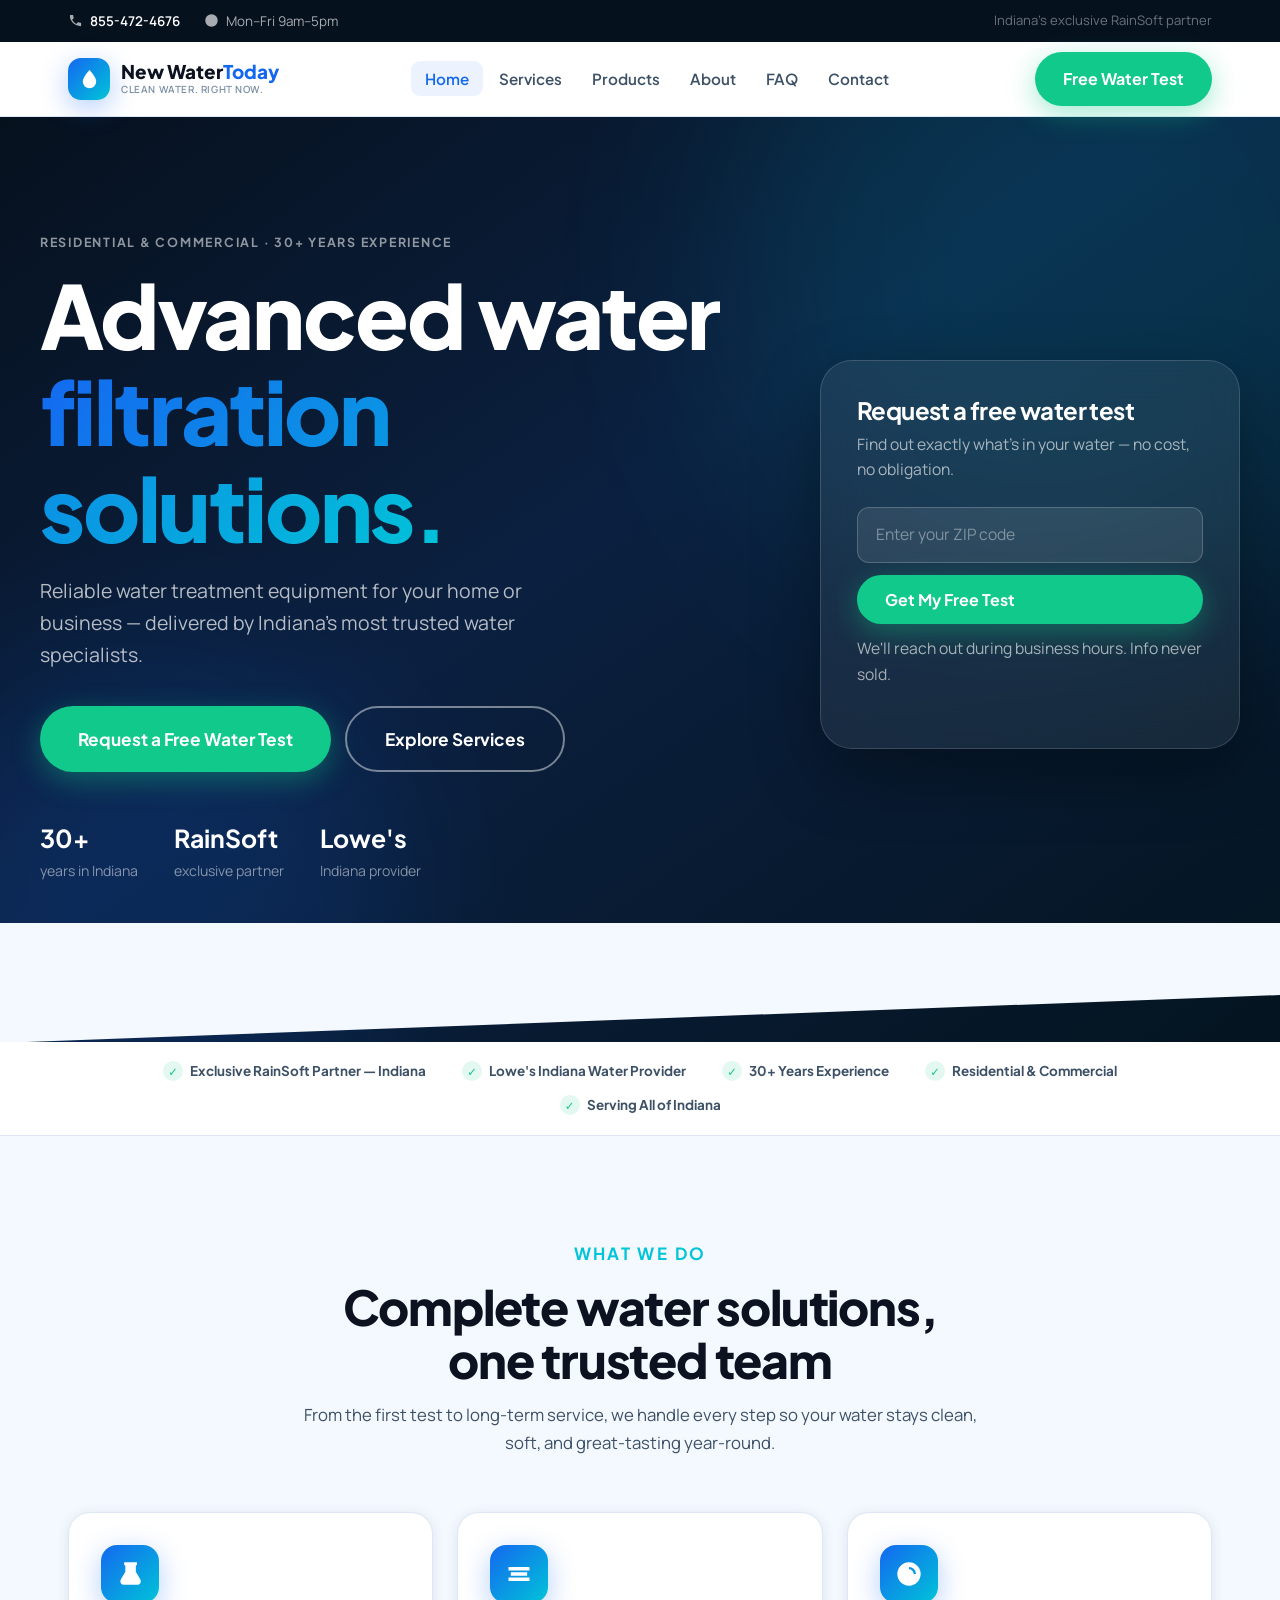
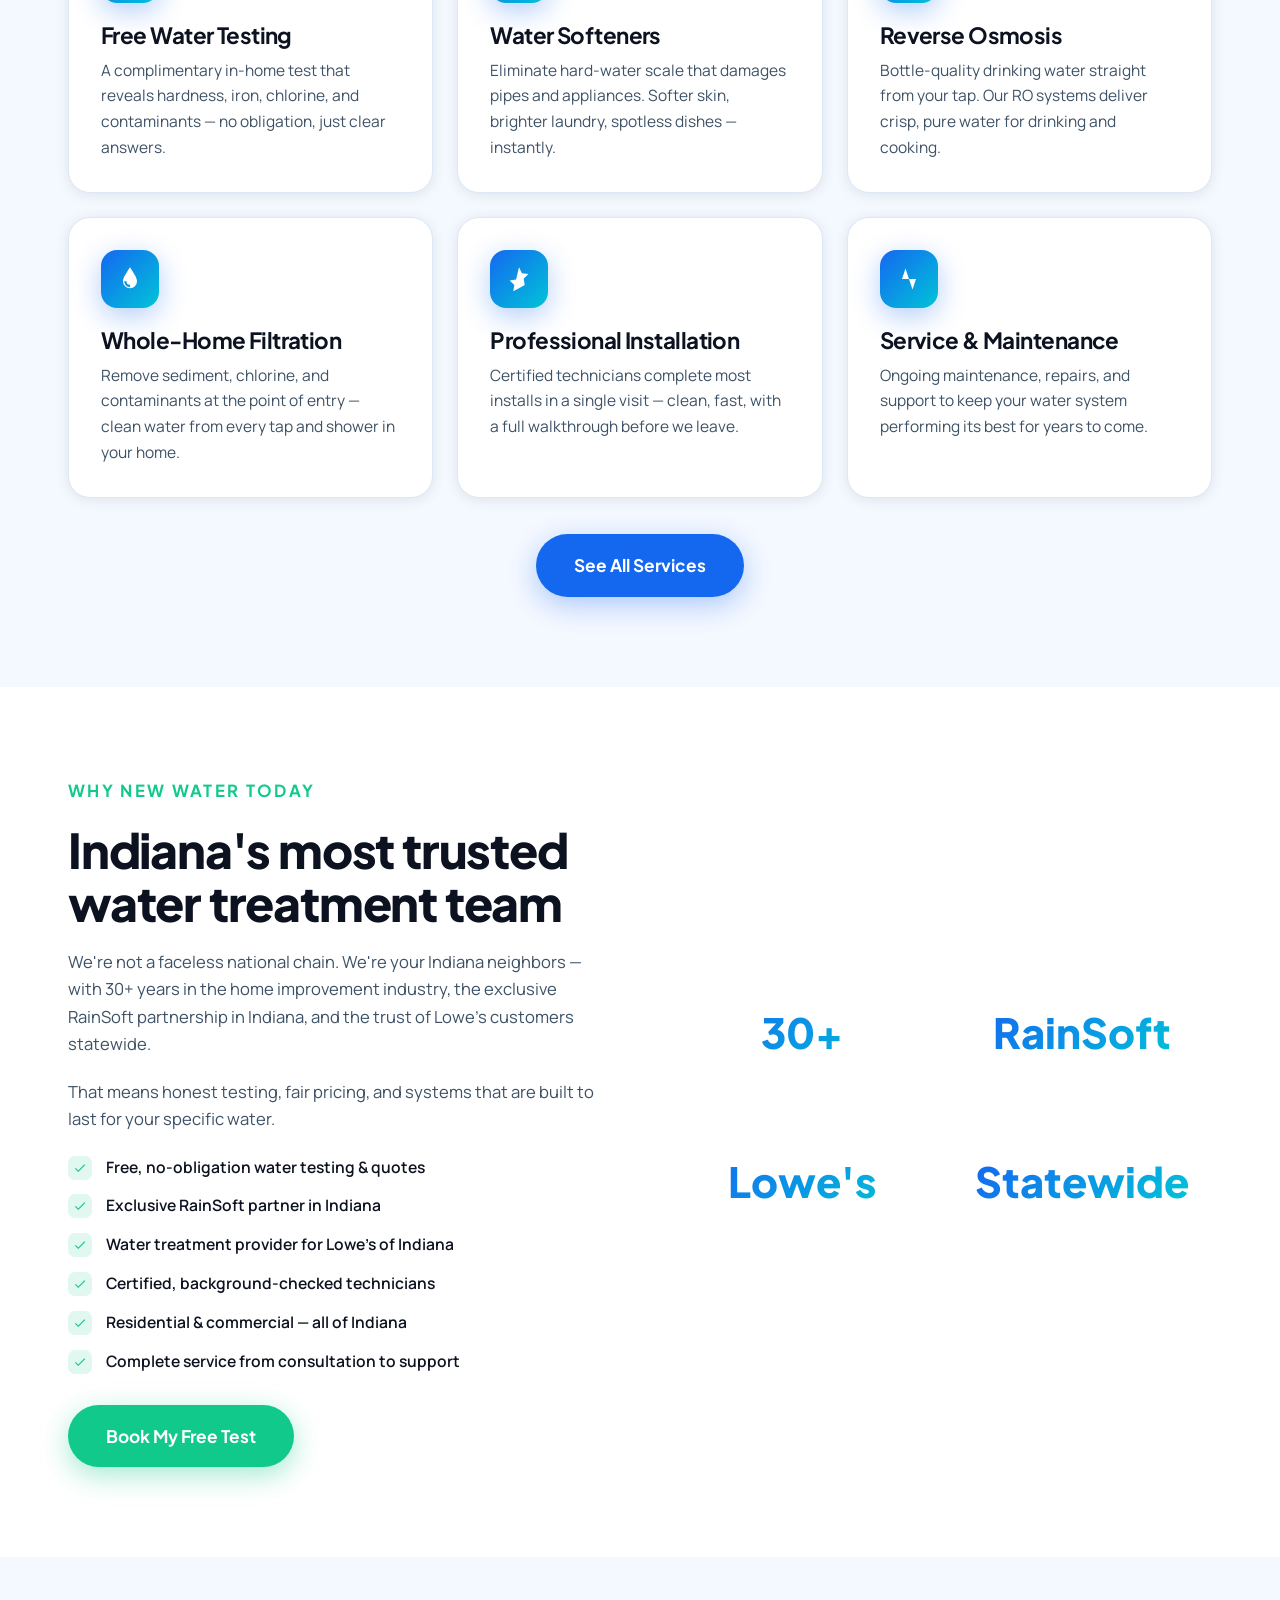
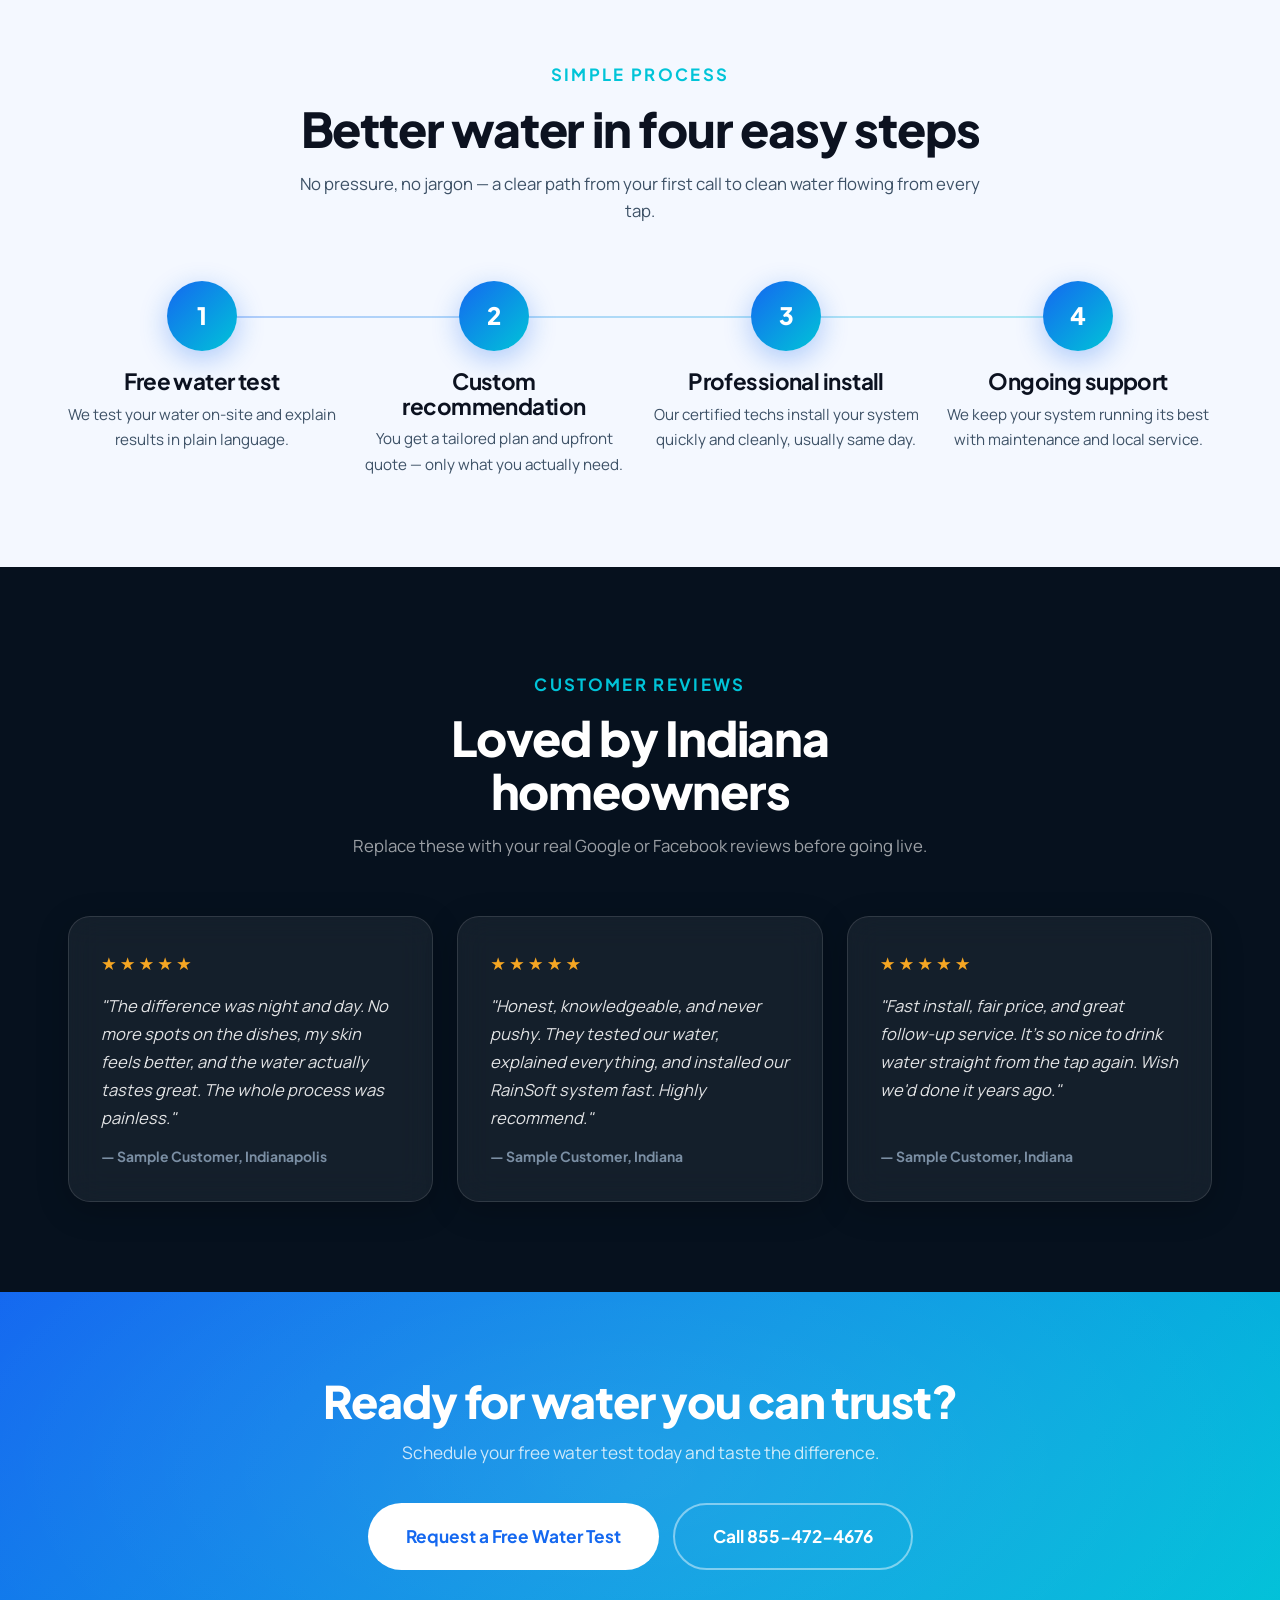
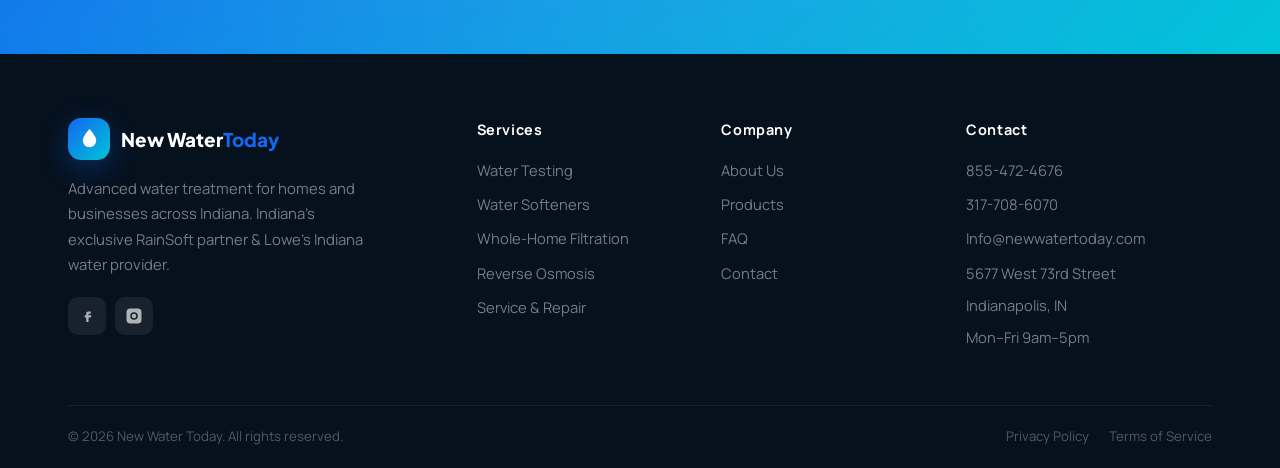
==== commit 7a16fded: "Redesign: multi-page professional site with separate pages per nav tab Full redesign with deep navy " ====
--- a/index.html
+++ b/index.html
@@ -1,575 +1,257 @@
 <!DOCTYPE html>
 <html lang="en">
 <head>
-  <meta charset="UTF-8" />
-  <meta name="viewport" content="width=device-width, initial-scale=1.0" />
-  <title>New Water Today — Advanced Water Filtration Solutions in Indiana</title>
-  <meta name="description" content="New Water Today provides advanced water treatment, filtration, softeners, and reverse osmosis drinking water for homes and businesses across Indiana. Indiana's exclusive RainSoft partner. Request a free water test." />
-  <meta name="theme-color" content="#0a6bb5" />
-
-  <meta property="og:type" content="website" />
-  <meta property="og:title" content="New Water Today — Advanced Water Filtration Solutions" />
-  <meta property="og:description" content="Clean Water. Right Now. Indiana's exclusive RainSoft partner for water treatment, filtration & reverse osmosis. Request a free water test." />
-  <meta property="og:image" content="assets/img/og-image.svg" />
-
-  <link rel="preconnect" href="https://fonts.googleapis.com" />
-  <link rel="preconnect" href="https://fonts.gstatic.com" crossorigin />
-  <link href="https://fonts.googleapis.com/css2?family=Manrope:wght@400;500;600;700;800&family=Plus+Jakarta+Sans:wght@500;600;700;800&display=swap" rel="stylesheet" />
-  <link rel="stylesheet" href="assets/css/styles.css" />
-  <link rel="icon" href="assets/img/favicon.svg" type="image/svg+xml" />
-
-  <!-- Local business structured data for SEO -->
-  <script type="application/ld+json">
-  {
-    "@context": "https://schema.org",
-    "@type": "HomeAndConstructionBusiness",
-    "name": "New Water Today",
-    "image": "assets/img/og-image.svg",
-    "description": "Advanced water filtration, softening, and reverse osmosis drinking water solutions for residential and commercial customers across Indiana. Indiana's exclusive RainSoft partner.",
-    "slogan": "Clean Water. Right Now.",
-    "telephone": "+18554724676",
-    "email": "Info@newwatertoday.com",
-    "address": {
-      "@type": "PostalAddress",
-      "streetAddress": "5677 West 73rd Street",
-      "addressLocality": "Indianapolis",
-      "addressRegion": "IN",
-      "addressCountry": "US"
-    },
-    "areaServed": "Indiana",
-    "openingHoursSpecification": [{
-      "@type": "OpeningHoursSpecification",
-      "dayOfWeek": ["Monday","Tuesday","Wednesday","Thursday","Friday"],
-      "opens": "09:00",
-      "closes": "17:00"
-    }]
-  }
-  </script>
+<meta charset="UTF-8"/><meta name="viewport" content="width=device-width,initial-scale=1"/>
+<title>New Water Today — Advanced Water Filtration Solutions in Indiana</title>
+<meta name="description" content="Indiana's exclusive RainSoft partner. Advanced water testing, filtration, softeners & reverse osmosis for homes and businesses. Request a free water test today."/>
+<meta property="og:title" content="New Water Today — Clean Water. Right Now."/>
+<meta property="og:description" content="Indiana's exclusive RainSoft partner for water filtration, softeners & reverse osmosis. Free water test."/>
+<meta property="og:image" content="assets/img/og-image.svg"/>
+<meta name="theme-color" content="#06111e"/>
+<link rel="icon" href="assets/img/favicon.svg" type="image/svg+xml"/>
+<link rel="preconnect" href="https://fonts.googleapis.com"/>
+<link rel="preconnect" href="https://fonts.gstatic.com" crossorigin/>
+<link href="https://fonts.googleapis.com/css2?family=Manrope:wght@400;500;600;700&family=Plus+Jakarta+Sans:wght@600;700;800&display=swap" rel="stylesheet"/>
+<link rel="stylesheet" href="assets/css/styles.css"/>
 </head>
 <body>
-  <a class="skip-link" href="#main">Skip to content</a>
-
-  <!-- Top utility bar -->
-  <div class="topbar">
-    <div class="container topbar__inner">
-      <span class="topbar__item">
-        <svg class="icon" viewBox="0 0 24 24" aria-hidden="true"><path d="M6.6 10.8a15.1 15.1 0 0 0 6.6 6.6l2.2-2.2a1 1 0 0 1 1-.25 11.4 11.4 0 0 0 3.6.57 1 1 0 0 1 1 1V20a1 1 0 0 1-1 1A17 17 0 0 1 3 4a1 1 0 0 1 1-1h3.5a1 1 0 0 1 1 1 11.4 11.4 0 0 0 .57 3.6 1 1 0 0 1-.25 1z"/></svg>
-        <a href="tel:+18554724676" data-biz="phone-link">855-472-4676</a>
-      </span>
-      <span class="topbar__item topbar__hours">
-        <svg class="icon" viewBox="0 0 24 24" aria-hidden="true"><path d="M12 2a10 10 0 1 0 0 20 10 10 0 0 0 0-20zm1 10.6V6h-2v7l5.2 3.1 1-1.7z"/></svg>
-        Mon–Fri 9am–5pm
-      </span>
-      <span class="topbar__item topbar__cta">Indiana's exclusive RainSoft partner · Serving all of Indiana</span>
-    </div>
-  </div>
-
-  <!-- Header / nav -->
-  <header class="header" id="header">
-    <div class="container header__inner">
-      <a class="brand" href="#top" aria-label="New Water Today home">
-        <span class="brand__mark" aria-hidden="true">
-          <svg viewBox="0 0 24 24"><path d="M12 2.2S5 9.5 5 14.2a7 7 0 0 0 14 0C19 9.5 12 2.2 12 2.2z"/></svg>
-        </span>
-        <span class="brand__group">
-          <span class="brand__text">New Water<span>Today</span></span>
-          <span class="brand__tag">Clean Water. Right Now.</span>
-        </span>
-      </a>
-
-      <nav class="nav" id="nav" aria-label="Primary">
-        <a href="#services">Services</a>
-        <a href="#products">Products</a>
-        <a href="#about">About</a>
-        <a href="#process">How It Works</a>
-        <a href="#faq">FAQ</a>
-        <a href="#contact">Contact</a>
-        <a class="btn btn--accent nav__cta" href="#contact">Free Water Test</a>
-      </nav>
-
-      <button class="nav-toggle" id="navToggle" aria-label="Open menu" aria-expanded="false" aria-controls="nav">
-        <span></span><span></span><span></span>
-      </button>
-    </div>
-  </header>
-
-  <main id="main">
-    <!-- Hero -->
-    <section class="hero" id="top">
-      <div class="hero__bg" aria-hidden="true"></div>
-      <div class="container hero__inner">
-        <div class="hero__content">
-          <p class="eyebrow">Residential &amp; commercial · 30+ years of experience</p>
-          <h1>Advanced water filtration <span class="grad">solutions</span>.</h1>
-          <p class="hero__sub">
-            Reliable water treatment equipment for your home or business. We deliver clean,
-            safe, great-tasting water across Indiana — and back it with expert service you can trust.
-          </p>
-          <div class="hero__actions">
-            <a class="btn btn--accent btn--lg" href="#contact">Request a Free Water Test</a>
-            <a class="btn btn--ghost btn--lg" href="#services">Explore Services</a>
-          </div>
-          <ul class="hero__trust">
-            <li><strong>30+ yrs</strong> in home improvement</li>
-            <li><strong>RainSoft</strong> exclusive Indiana partner</li>
-            <li><strong>Lowe's</strong> Indiana service provider</li>
-          </ul>
+<a class="skip-link" href="#main">Skip to content</a>
+
+<!-- Topbar -->
+<div class="topbar">
+  <div class="container topbar__inner">
+    <span class="topbar__item"><svg class="icon-xs" viewBox="0 0 24 24"><path d="M6.6 10.8a15.1 15.1 0 0 0 6.6 6.6l2.2-2.2a1 1 0 0 1 1-.25 11.4 11.4 0 0 0 3.6.57 1 1 0 0 1 1 1V20a1 1 0 0 1-1 1A17 17 0 0 1 3 4a1 1 0 0 1 1-1h3.5a1 1 0 0 1 1 1 11.4 11.4 0 0 0 .57 3.6 1 1 0 0 1-.25 1z"/></svg><a href="tel:+18554724676">855-472-4676</a></span>
+    <span class="topbar__item topbar__hours"><svg class="icon-xs" viewBox="0 0 24 24"><path d="M12 2a10 10 0 1 0 0 20A10 10 0 0 0 12 2zm1 10.6V6h-2v7l5.2 3.1 1-1.7z"/></svg>Mon–Fri 9am–5pm</span>
+    <span class="topbar__right">Indiana's exclusive RainSoft partner</span>
+  </div>
+</div>
+
+<!-- Header -->
+<header class="header" id="header">
+  <div class="container header__inner">
+    <a class="brand" href="index.html" aria-label="New Water Today home">
+      <span class="brand__icon"><svg viewBox="0 0 24 24"><path d="M12 2.2S5 9.5 5 14.2a7 7 0 0 0 14 0C19 9.5 12 2.2 12 2.2z"/></svg></span>
+      <span><div class="brand__name">New Water<span>Today</span></div><div class="brand__tag">Clean Water. Right Now.</div></span>
+    </a>
+    <nav aria-label="Primary">
+      <ul class="nav__links" id="navLinks">
+        <li><a href="index.html">Home</a></li>
+        <li><a href="services.html">Services</a></li>
+        <li><a href="products.html">Products</a></li>
+        <li><a href="about.html">About</a></li>
+        <li><a href="faq.html">FAQ</a></li>
+        <li><a href="contact.html">Contact</a></li>
+      </ul>
+    </nav>
+    <a class="btn btn--green nav__cta" href="contact.html">Free Water Test</a>
+    <button class="nav__toggle" id="navToggle" aria-expanded="false" aria-label="Open menu"><span></span><span></span><span></span></button>
+  </div>
+</header>
+
+<main id="main">
+
+<!-- Hero -->
+<section class="hero">
+  <div class="hero__glow" aria-hidden="true"></div>
+  <div class="hero__inner">
+    <div>
+      <p class="eyebrow eyebrow--dim">Residential &amp; commercial · 30+ years experience</p>
+      <h1>Advanced water<br><span class="grad-text">filtration solutions.</span></h1>
+      <p class="hero__sub">Reliable water treatment equipment for your home or business — delivered by Indiana's most trusted water specialists.</p>
+      <div class="hero__btns">
+        <a class="btn btn--green btn--lg" href="contact.html">Request a Free Water Test</a>
+        <a class="btn btn--outline btn--lg" href="services.html">Explore Services</a>
+      </div>
+      <ul class="hero__trust">
+        <li><strong>30+</strong> years in Indiana</li>
+        <li><strong>RainSoft</strong> exclusive partner</li>
+        <li><strong>Lowe's</strong> Indiana provider</li>
+      </ul>
+    </div>
+    <div>
+      <div class="glass-card">
+        <h3>Request a free water test</h3>
+        <p>Find out exactly what's in your water — no cost, no obligation.</p>
+        <form class="glass-form" data-mini-form>
+          <label class="sr-only" for="mini-zip">Your ZIP code</label>
+          <input id="mini-zip" name="zip" type="text" inputmode="numeric" maxlength="5" placeholder="Enter your ZIP code" required/>
+          <button class="btn btn--green" type="submit">Get My Free Test</button>
+        </form>
+        <p class="glass-fine">We'll reach out during business hours. Info never sold.</p>
+      </div>
+    </div>
+  </div>
+  <div class="hero__cut" aria-hidden="true"><svg viewBox="0 0 1440 120" preserveAspectRatio="none"><path d="M0 0h1440v72L0 120z" fill="#f4f8ff"/></svg></div>
+</section>
+
+<!-- Badges -->
+<section class="badges" aria-label="Credentials">
+  <div class="container badges__inner">
+    <span>Exclusive RainSoft Partner — Indiana</span>
+    <span>Lowe's Indiana Water Provider</span>
+    <span>30+ Years Experience</span>
+    <span>Residential &amp; Commercial</span>
+    <span>Serving All of Indiana</span>
+  </div>
+</section>
+
+<!-- Services preview -->
+<section class="section section--off">
+  <div class="container">
+    <div class="sec-head">
+      <p class="eyebrow">What we do</p>
+      <h2>Complete water solutions, one trusted team</h2>
+      <p>From the first test to long-term service, we handle every step so your water stays clean, soft, and great-tasting year-round.</p>
+    </div>
+    <div class="grid g3">
+      <article class="card svc-card">
+        <div class="svc-icon" aria-hidden="true"><svg viewBox="0 0 24 24"><path d="M6 2h12v2l-1 1v5l4 7a3 3 0 0 1-2.7 4.3H6.7A3 3 0 0 1 4 17l4-7V5L7 4V2z"/></svg></div>
+        <h3>Free Water Testing</h3>
+        <p>A complimentary in-home test that reveals hardness, iron, chlorine, and contaminants — no obligation, just clear answers.</p>
+      </article>
+      <article class="card svc-card">
+        <div class="svc-icon" aria-hidden="true"><svg viewBox="0 0 24 24"><path d="M3 6h18v3H3zm0 9h18v3H3zm2-4.5h14v3H5z"/></svg></div>
+        <h3>Water Softeners</h3>
+        <p>Eliminate hard-water scale that damages pipes and appliances. Softer skin, brighter laundry, spotless dishes — instantly.</p>
+      </article>
+      <article class="card svc-card">
+        <div class="svc-icon" aria-hidden="true"><svg viewBox="0 0 24 24"><path d="M12 2a10 10 0 1 0 0 20A10 10 0 0 0 12 2zm0 4a6 6 0 0 1 6 6h-2a4 4 0 0 0-4-4z"/></svg></div>
+        <h3>Reverse Osmosis</h3>
+        <p>Bottle-quality drinking water straight from your tap. Our RO systems deliver crisp, pure water for drinking and cooking.</p>
+      </article>
+      <article class="card svc-card">
+        <div class="svc-icon" aria-hidden="true"><svg viewBox="0 0 24 24"><path d="M12 2C9 7 6 10.5 6 14a6 6 0 0 0 12 0c0-3.5-3-7-6-12zm0 17a5 5 0 0 1-5-5h2a3 3 0 0 0 3 3z"/></svg></div>
+        <h3>Whole-Home Filtration</h3>
+        <p>Remove sediment, chlorine, and contaminants at the point of entry — clean water from every tap and shower in your home.</p>
+      </article>
+      <article class="card svc-card">
+        <div class="svc-icon" aria-hidden="true"><svg viewBox="0 0 24 24"><path d="M12 2l2.5 5 5.5.8-4 3.9.9 5.5L12 20l-4.9 2.6.9-5.5-4-3.9 5.5-.8z"/></svg></div>
+        <h3>Professional Installation</h3>
+        <p>Certified technicians complete most installs in a single visit — clean, fast, with a full walkthrough before we leave.</p>
+      </article>
+      <article class="card svc-card">
+        <div class="svc-icon" aria-hidden="true"><svg viewBox="0 0 24 24"><path d="M22 12h-4l-3 9L9 3l-3 9H2"/></svg></div>
+        <h3>Service &amp; Maintenance</h3>
+        <p>Ongoing maintenance, repairs, and support to keep your water system performing its best for years to come.</p>
+      </article>
+    </div>
+    <p style="text-align:center;margin-top:36px"><a class="btn btn--blue btn--lg" href="services.html">See All Services</a></p>
+  </div>
+</section>
+
+<!-- Why us -->
+<section class="section">
+  <div class="container">
+    <div class="split">
+      <div>
+        <p class="eyebrow eyebrow--green">Why New Water Today</p>
+        <h2>Indiana's most trusted water treatment team</h2>
+        <p>We're not a faceless national chain. We're your Indiana neighbors — with 30+ years in the home improvement industry, the exclusive RainSoft partnership in Indiana, and the trust of Lowe's customers statewide.</p>
+        <p>That means honest testing, fair pricing, and systems that are built to last for your specific water.</p>
+        <ul class="checklist">
+          <li>Free, no-obligation water testing &amp; quotes</li>
+          <li>Exclusive RainSoft partner in Indiana</li>
+          <li>Water treatment provider for Lowe's of Indiana</li>
+          <li>Certified, background-checked technicians</li>
+          <li>Residential &amp; commercial — all of Indiana</li>
+          <li>Complete service from consultation to support</li>
+        </ul>
+        <a class="btn btn--green btn--lg" href="contact.html">Book My Free Test</a>
+      </div>
+      <div>
+        <div class="stats-row" style="grid-template-columns:1fr 1fr">
+          <div class="stat-box"><strong data-count="30" data-suffix="+">30+</strong><span>Years of experience</span></div>
+          <div class="stat-box"><strong>RainSoft</strong><span>Exclusive Indiana partner</span></div>
+          <div class="stat-box"><strong>Lowe's</strong><span>Indiana service provider</span></div>
+          <div class="stat-box"><strong>Statewide</strong><span>All of Indiana served</span></div>
         </div>
-        <div class="hero__card">
-          <div class="quotecard">
-            <h3>Request a free water test</h3>
-            <p>Find out exactly what's in your water — no cost, no obligation.</p>
-            <form class="quotecard__form" data-mini-form>
-              <label class="sr-only" for="mini-zip">ZIP code</label>
-              <input id="mini-zip" name="zip" inputmode="numeric" pattern="[0-9]*" maxlength="5" placeholder="Enter your ZIP code" required />
-              <button class="btn btn--accent" type="submit">Get My Free Test</button>
-            </form>
-            <p class="quotecard__fine">We'll reach out during business hours. Your info is never sold.</p>
-          </div>
-        </div>
-      </div>
-      <div class="wave" aria-hidden="true">
-        <svg viewBox="0 0 1440 120" preserveAspectRatio="none"><path d="M0,64 C240,120 480,8 720,32 C960,56 1200,120 1440,72 L1440,120 L0,120 Z"/></svg>
-      </div>
-    </section>
-
-    <!-- Trust strip -->
-    <section class="badges" aria-label="Credentials">
-      <div class="container badges__inner">
-        <span>Exclusive RainSoft Partner in Indiana</span>
-        <span>Water Provider for Lowe's of Indiana</span>
-        <span>30+ Years of Experience</span>
-        <span>Residential &amp; Commercial</span>
-        <span>Serving All of Indiana</span>
-      </div>
-    </section>
-
-    <!-- Intro: residential & commercial -->
-    <section class="section" id="intro">
-      <div class="container">
-        <header class="section__head">
-          <p class="eyebrow">Residential &amp; commercial water filtration systems</p>
-          <h2>Optimize your home or business</h2>
-          <p class="section__lead">
-            Optimize your home or business with our advanced water filtration equipment. Designed to
-            ensure clean and safe water for your family or enterprise, our solutions improve water
-            quality efficiently and reliably.
-          </p>
-        </header>
-      </div>
-    </section>
-
-    <!-- Services -->
-    <section class="section section--alt" id="services">
-      <div class="container">
-        <header class="section__head">
-          <p class="eyebrow">Our services</p>
-          <h2>Complete water treatment, one trusted team</h2>
-          <p class="section__lead">From consultation and system selection to professional installation and ongoing service, we help customers enjoy cleaner, healthier water every day.</p>
-        </header>
-
-        <div class="grid grid--3">
-          <article class="card service">
-            <span class="service__icon" aria-hidden="true">
-              <svg viewBox="0 0 24 24"><path d="M6 2h12v2l-1 1v5l4 7a3 3 0 0 1-2.7 4.3H6.7A3 3 0 0 1 4 17l4-7V5L7 4V2z"/></svg>
-            </span>
-            <h3>Free Water Testing</h3>
-            <p>A complimentary water test that pinpoints hardness, iron, chlorine, and contaminants — so you know exactly what's in your water before you decide anything.</p>
-          </article>
-
-          <article class="card service">
-            <span class="service__icon" aria-hidden="true">
-              <svg viewBox="0 0 24 24"><path d="M3 6h18v3H3zm0 9h18v3H3zm2-4.5h14v3H5z"/></svg>
-            </span>
-            <h3>Water Softeners</h3>
-            <p>Eliminate hard-water scale that damages plumbing and appliances. Enjoy softer skin, brighter laundry, and spotless dishes — with less soap and longer-lasting appliances.</p>
-          </article>
-
-          <article class="card service">
-            <span class="service__icon" aria-hidden="true">
-              <svg viewBox="0 0 24 24"><path d="M12 2C9 7 6 10.5 6 14a6 6 0 0 0 12 0c0-3.5-3-7-6-12zm0 17a5 5 0 0 1-5-5h2a3 3 0 0 0 3 3z"/></svg>
-            </span>
-            <h3>Whole-Home Filtration</h3>
-            <p>Remove sediment, chlorine taste and odor, and harmful contaminants at the point of entry — cleaner water from every faucet, shower, and appliance in the home.</p>
-          </article>
-
-          <article class="card service">
-            <span class="service__icon" aria-hidden="true">
-              <svg viewBox="0 0 24 24"><path d="M12 2a10 10 0 1 0 0 20 10 10 0 0 0 0-20zm0 4a6 6 0 0 1 6 6h-2a4 4 0 0 0-4-4z"/></svg>
-            </span>
-            <h3>Reverse Osmosis Drinking Water</h3>
-            <p>Bottle-quality drinking water straight from your tap. Our RO systems strip out impurities for crisp, pure water for drinking, cooking, coffee, and ice.</p>
-          </article>
-
-          <article class="card service">
-            <span class="service__icon" aria-hidden="true">
-              <svg viewBox="0 0 24 24"><path d="M12 2l2.5 5 5.5.8-4 3.9.9 5.5L12 20l-4.9 2.6.9-5.5-4-3.9 5.5-.8z"/></svg>
-            </span>
-            <h3>Professional Installation</h3>
-            <p>Certified technicians handle system selection and clean, professional installation — typically in a single visit, with a full walkthrough of how everything works.</p>
-          </article>
-
-          <article class="card service">
-            <span class="service__icon" aria-hidden="true">
-              <svg viewBox="0 0 24 24"><path d="M22 12h-4l-3 9L9 3l-3 9H2"/></svg>
-            </span>
-            <h3>Service, Maintenance &amp; Repair</h3>
-            <p>In addition to top-notch equipment, we offer a variety of services to help you maintain and repair your water treatment systems for years of dependable performance.</p>
-          </article>
-        </div>
-      </div>
-    </section>
-
-    <!-- Products -->
-    <section class="section" id="products">
-      <div class="container">
-        <header class="section__head">
-          <p class="eyebrow">Our products</p>
-          <h2>Premium RainSoft water systems</h2>
-          <p class="section__lead">
-            We specialize in a wide range of water treatment equipment, from basic filtration systems
-            to advanced reverse osmosis systems. Our products are built to last and are designed to
-            improve the quality of your water while saving you money in the long run.
-          </p>
-        </header>
-
-        <div class="grid grid--2">
-          <article class="card product">
-            <span class="product__badge">RainSoft</span>
-            <h3>Complete Water Systems</h3>
-            <p>RainSoft Complete Water Systems for any application — whole-home softening and filtration engineered to deliver clean, conditioned water to every tap in your home or business.</p>
-            <ul class="checklist checklist--tight">
-              <li>Whole-home softening &amp; filtration</li>
-              <li>Protects plumbing &amp; appliances</li>
-              <li>Custom-sized to your water &amp; household</li>
-            </ul>
-          </article>
-
-          <article class="card product">
-            <span class="product__badge">RainSoft</span>
-            <h3>Complete Water Drinking Systems</h3>
-            <p>RainSoft Complete Water Drinking Systems for any application — advanced reverse osmosis drinking water for crisp, pure water you can taste, right from your kitchen tap.</p>
-            <ul class="checklist checklist--tight">
-              <li>Bottle-quality drinking water at the tap</li>
-              <li>Great for drinking, cooking &amp; ice</li>
-              <li>Lower cost than bottled water</li>
-            </ul>
-          </article>
-        </div>
-        <p class="products__note">As the exclusive chosen partner for RainSoft water systems in Indiana, we handle the sales, service, and installation of premium RainSoft products.</p>
-      </div>
-    </section>
-
-    <!-- About -->
-    <section class="section section--alt" id="about">
-      <div class="container why">
-        <div class="why__text">
-          <p class="eyebrow">About us</p>
-          <h2>Providing pure water for life</h2>
-          <p>At New Water Today, we are committed to delivering high-quality water treatment solutions for both residential and commercial customers throughout the state of Indiana. With more than 30 years of experience in the home improvement industry, we have built our reputation on dependable service, expert knowledge, and trusted results.</p>
-          <p>We provide complete water treatment systems and drinking water solutions designed to improve the quality, safety, and taste of your water. As the exclusive chosen partner for RainSoft in Indiana — and the selected water treatment service provider for Lowe's locations throughout the state — we've become a trusted leader in water treatment.</p>
-          <ul class="checklist">
-            <li>More than 30 years of industry experience</li>
-            <li>Exclusive RainSoft partner in Indiana</li>
-            <li>Water treatment provider for Lowe's of Indiana</li>
-            <li>Complete systems &amp; drinking water solutions</li>
-            <li>Consultation, installation &amp; ongoing service</li>
-            <li>Serving homes &amp; businesses statewide</li>
-          </ul>
-          <a class="btn btn--accent btn--lg" href="#contact">Request Your Free Test</a>
-        </div>
-        <div class="why__stats">
-          <div class="stat"><strong data-count="30" data-suffix="+">30+</strong><span>Years of experience</span></div>
-          <div class="stat"><strong>RainSoft</strong><span>Exclusive Indiana partner</span></div>
-          <div class="stat"><strong>Lowe's</strong><span>Indiana service provider</span></div>
-          <div class="stat"><strong>Statewide</strong><span>Serving all of Indiana</span></div>
-        </div>
-      </div>
-    </section>
-
-    <!-- Mission -->
-    <section class="section mission">
-      <div class="container mission__inner">
-        <p class="eyebrow">Our mission</p>
-        <blockquote class="mission__quote">
-          At New Water Today, our mission is to provide our customers with the best possible water
-          treatment solutions. We are committed to offering high-quality products and services that meet
-          the unique needs of each of our clients. With our expertise and dedication, we strive to
-          exceed your expectations every time.
-        </blockquote>
-      </div>
-    </section>
-
-    <!-- Process -->
-    <section class="section section--alt" id="process">
-      <div class="container">
-        <header class="section__head">
-          <p class="eyebrow">Simple &amp; transparent</p>
-          <h2>How it works</h2>
-          <p class="section__lead">No pressure, no jargon — just a clear path to better water in four easy steps.</p>
-        </header>
-
-        <ol class="steps">
-          <li class="step">
-            <span class="step__num">1</span>
-            <h3>Free water test</h3>
-            <p>We test your water and explain the results in plain language, so you know exactly what you're dealing with.</p>
-          </li>
-          <li class="step">
-            <span class="step__num">2</span>
-            <h3>Custom recommendation</h3>
-            <p>You get a tailored plan and an honest quote — only the RainSoft system your home or business actually needs.</p>
-          </li>
-          <li class="step">
-            <span class="step__num">3</span>
-            <h3>Professional install</h3>
-            <p>Our certified technicians install your system quickly and cleanly, usually in a single visit.</p>
-          </li>
-          <li class="step">
-            <span class="step__num">4</span>
-            <h3>Ongoing service</h3>
-            <p>We keep your system running its best with maintenance and responsive, local Indiana support.</p>
-          </li>
-        </ol>
-      </div>
-    </section>
-
-    <!-- Testimonials (placeholder copy — replace with real reviews) -->
-    <section class="section" id="testimonials">
-      <div class="container">
-        <header class="section__head">
-          <p class="eyebrow">Loved by Indiana homeowners</p>
-          <h2>What our customers say</h2>
-          <p class="section__lead">Sample reviews shown below — replace with your real Google or Facebook reviews before going live.</p>
-        </header>
-
-        <div class="grid grid--3">
-          <figure class="card quote">
-            <div class="stars" aria-label="5 out of 5 stars">★★★★★</div>
-            <blockquote>"The difference was night and day. No more spots on the dishes, my skin feels better, and the water actually tastes great. The whole process was painless."</blockquote>
-            <figcaption>— Sample Customer, Indianapolis</figcaption>
-          </figure>
-          <figure class="card quote">
-            <div class="stars" aria-label="5 out of 5 stars">★★★★★</div>
-            <blockquote>"Honest, knowledgeable, and never pushy. They tested our water, explained everything, and installed our RainSoft system the same week. Highly recommend."</blockquote>
-            <figcaption>— Sample Customer, Indiana</figcaption>
-          </figure>
-          <figure class="card quote">
-            <div class="stars" aria-label="5 out of 5 stars">★★★★★</div>
-            <blockquote>"Fast install, fair price, and great follow-up service. It's so nice to drink water straight from the tap again. Wish we'd done it years ago."</blockquote>
-            <figcaption>— Sample Customer, Indiana</figcaption>
-          </figure>
-        </div>
-      </div>
-    </section>
-
-    <!-- FAQ -->
-    <section class="section section--alt" id="faq">
-      <div class="container faq">
-        <header class="section__head">
-          <p class="eyebrow">Good to know</p>
-          <h2>Frequently asked questions</h2>
-        </header>
-
-        <div class="accordion">
-          <details class="acc">
-            <summary>Is the water test really free?</summary>
-            <p>Yes. Our water test is completely free with no obligation. We'll show you exactly what's in your water and answer your questions — whether or not you decide to move forward.</p>
-          </details>
-          <details class="acc">
-            <summary>What areas do you serve?</summary>
-            <p>We serve residential and commercial customers throughout the state of Indiana, from our location in Indianapolis.</p>
-          </details>
-          <details class="acc">
-            <summary>What makes RainSoft systems special?</summary>
-            <p>We're the exclusive chosen RainSoft partner in Indiana. RainSoft offers premium, built-to-last softening, filtration, and drinking-water systems, and we handle the sales, service, and installation.</p>
-          </details>
-          <details class="acc">
-            <summary>How long does installation take?</summary>
-            <p>Most installations are completed in a single visit, typically a few hours. We leave your space clean and walk you through how everything works.</p>
-          </details>
-          <details class="acc">
-            <summary>Do you service and repair systems?</summary>
-            <p>Yes. In addition to providing top-notch equipment, we offer a variety of services to help you maintain and repair your water treatment systems.</p>
-          </details>
-          <details class="acc">
-            <summary>Can I visit you in person?</summary>
-            <p>Absolutely — we love our customers, so feel free to visit during normal business hours at 5677 West 73rd Street, Indianapolis, IN.</p>
-          </details>
-        </div>
-      </div>
-    </section>
-
-    <!-- CTA banner -->
-    <section class="ctaband">
-      <div class="container ctaband__inner">
-        <div>
-          <h2>Ready for water you can trust?</h2>
-          <p>Request your free water test today and taste the difference.</p>
-        </div>
-        <div class="ctaband__actions">
-          <a class="btn btn--white btn--lg" href="#contact">Request a Free Water Test</a>
-          <a class="btn btn--ghost-light btn--lg" href="tel:+18554724676" data-biz="phone-link">Call 855-472-4676</a>
-        </div>
-      </div>
-    </section>
-
-    <!-- Contact -->
-    <section class="section" id="contact">
-      <div class="container contact">
-        <div class="contact__info">
-          <p class="eyebrow">Contact us</p>
-          <h2>Request a free water test</h2>
-          <p>Fill out the form and we'll reach out during business hours to schedule your free water test — or call us directly. Better yet, see us in person! We love our customers, so feel free to visit during normal business hours.</p>
-
-          <ul class="contact__list">
-            <li>
-              <span class="contact__ic" aria-hidden="true">
-                <svg viewBox="0 0 24 24"><path d="M6.6 10.8a15.1 15.1 0 0 0 6.6 6.6l2.2-2.2a1 1 0 0 1 1-.25 11.4 11.4 0 0 0 3.6.57 1 1 0 0 1 1 1V20a1 1 0 0 1-1 1A17 17 0 0 1 3 4a1 1 0 0 1 1-1h3.5a1 1 0 0 1 1 1 11.4 11.4 0 0 0 .57 3.6 1 1 0 0 1-.25 1z"/></svg>
-              </span>
-              <div>
-                <strong>Phone</strong>
-                <a href="tel:+18554724676">855-472-4676</a><br />
-                <a href="tel:+13177086070">317-708-6070</a>
-              </div>
-            </li>
-            <li>
-              <span class="contact__ic" aria-hidden="true">
-                <svg viewBox="0 0 24 24"><path d="M4 4h16a1 1 0 0 1 1 1v14a1 1 0 0 1-1 1H4a1 1 0 0 1-1-1V5a1 1 0 0 1 1-1zm8 7L4.5 6.5v.1L12 12l7.5-5.4v-.1z"/></svg>
-              </span>
-              <div><strong>Email</strong><a href="mailto:Info@newwatertoday.com" data-biz="email-link">Info@newwatertoday.com</a></div>
-            </li>
-            <li>
-              <span class="contact__ic" aria-hidden="true">
-                <svg viewBox="0 0 24 24"><path d="M12 2a7 7 0 0 0-7 7c0 5 7 13 7 13s7-8 7-13a7 7 0 0 0-7-7zm0 9.5A2.5 2.5 0 1 1 12 6.5a2.5 2.5 0 0 1 0 5z"/></svg>
-              </span>
-              <div>
-                <strong>Visit us</strong>
-                <span>5677 West 73rd Street, Indianapolis, IN, USA</span><br />
-                <a href="https://www.google.com/maps/search/?api=1&query=5677+West+73rd+Street+Indianapolis+IN" target="_blank" rel="noopener">Get directions →</a>
-              </div>
-            </li>
-            <li>
-              <span class="contact__ic" aria-hidden="true">
-                <svg viewBox="0 0 24 24"><path d="M12 2a10 10 0 1 0 0 20 10 10 0 0 0 0-20zm1 10.6V6h-2v7l5.2 3.1 1-1.7z"/></svg>
-              </span>
-              <div><strong>Hours</strong><span>Mon–Fri 9:00am – 5:00pm · Sat &amp; Sun closed</span></div>
-            </li>
-          </ul>
-        </div>
-
-        <form class="contact__form card" id="contactForm" novalidate>
-          <div class="field">
-            <label for="name">Name</label>
-            <input id="name" name="name" type="text" autocomplete="name" required />
-            <span class="error" data-error-for="name"></span>
-          </div>
-          <div class="field">
-            <label for="email">Email</label>
-            <input id="email" name="email" type="email" autocomplete="email" required />
-            <span class="error" data-error-for="email"></span>
-          </div>
-          <div class="field-row">
-            <div class="field">
-              <label for="phone">Phone</label>
-              <input id="phone" name="phone" type="tel" autocomplete="tel" required />
-              <span class="error" data-error-for="phone"></span>
-            </div>
-            <div class="field">
-              <label for="zip">Zip Code</label>
-              <input id="zip" name="zip" inputmode="numeric" pattern="[0-9]*" maxlength="5" required />
-              <span class="error" data-error-for="zip"></span>
-            </div>
-          </div>
-          <div class="field">
-            <label for="message">How can we help? <span class="optional">(optional)</span></label>
-            <textarea id="message" name="message" rows="3"></textarea>
-          </div>
-          <button class="btn btn--accent btn--lg btn--block" type="submit">Send</button>
-          <p class="form-note" id="formNote" role="status" aria-live="polite"></p>
-          <p class="form-fine">By submitting, you agree to be contacted about your request. We never sell your information.</p>
-        </form>
-      </div>
-    </section>
-
-    <!-- Newsletter -->
-    <section class="section section--alt" id="subscribe">
-      <div class="container subscribe">
-        <div class="subscribe__text">
-          <p class="eyebrow">Subscribe &amp; save</p>
-          <h2>Get 5% off your first purchase</h2>
-          <p>Sign up for our newsletter for water-care tips and exclusive offers — and take 5% off your first purchase.</p>
-        </div>
-        <form class="subscribe__form" id="subscribeForm">
-          <label class="sr-only" for="sub-email">Email address</label>
-          <input id="sub-email" name="email" type="email" placeholder="Enter your email" required />
-          <button class="btn btn--accent" type="submit">Sign Up</button>
-        </form>
-        <p class="subscribe__note" id="subNote" role="status" aria-live="polite"></p>
-      </div>
-    </section>
-  </main>
-
-  <!-- Footer -->
-  <footer class="footer">
-    <div class="container footer__inner">
+      </div>
+    </div>
+  </div>
+</section>
+
+<!-- Steps -->
+<section class="section section--off">
+  <div class="container">
+    <div class="sec-head">
+      <p class="eyebrow">Simple process</p>
+      <h2>Better water in four easy steps</h2>
+      <p>No pressure, no jargon — a clear path from your first call to clean water flowing from every tap.</p>
+    </div>
+    <div class="steps-row">
+      <div class="step-c"><div class="step-num">1</div><h3>Free water test</h3><p>We test your water on-site and explain results in plain language.</p></div>
+      <div class="step-c"><div class="step-num">2</div><h3>Custom recommendation</h3><p>You get a tailored plan and upfront quote — only what you actually need.</p></div>
+      <div class="step-c"><div class="step-num">3</div><h3>Professional install</h3><p>Our certified techs install your system quickly and cleanly, usually same day.</p></div>
+      <div class="step-c"><div class="step-num">4</div><h3>Ongoing support</h3><p>We keep your system running its best with maintenance and local service.</p></div>
+    </div>
+  </div>
+</section>
+
+<!-- Testimonials -->
+<section class="section section--navy">
+  <div class="container">
+    <div class="sec-head">
+      <p class="eyebrow">Customer reviews</p>
+      <h2 style="color:#fff">Loved by Indiana homeowners</h2>
+      <p style="color:rgba(255,255,255,.6)">Replace these with your real Google or Facebook reviews before going live.</p>
+    </div>
+    <div class="grid g3">
+      <figure class="card card--glass quote-card">
+        <div class="stars">★★★★★</div>
+        <blockquote style="color:rgba(255,255,255,.88)">"The difference was night and day. No more spots on the dishes, my skin feels better, and the water actually tastes great. The whole process was painless."</blockquote>
+        <figcaption>— Sample Customer, Indianapolis</figcaption>
+      </figure>
+      <figure class="card card--glass quote-card">
+        <div class="stars">★★★★★</div>
+        <blockquote style="color:rgba(255,255,255,.88)">"Honest, knowledgeable, and never pushy. They tested our water, explained everything, and installed our RainSoft system fast. Highly recommend."</blockquote>
+        <figcaption>— Sample Customer, Indiana</figcaption>
+      </figure>
+      <figure class="card card--glass quote-card">
+        <div class="stars">★★★★★</div>
+        <blockquote style="color:rgba(255,255,255,.88)">"Fast install, fair price, and great follow-up service. It's so nice to drink water straight from the tap again. Wish we'd done it years ago."</blockquote>
+        <figcaption>— Sample Customer, Indiana</figcaption>
+      </figure>
+    </div>
+  </div>
+</section>
+
+<!-- CTA band -->
+<section class="ctaband">
+  <div class="container ctaband__inner">
+    <h2>Ready for water you can trust?</h2>
+    <p>Schedule your free water test today and taste the difference.</p>
+    <div class="ctaband__btns">
+      <a class="btn btn--white btn--lg" href="contact.html">Request a Free Water Test</a>
+      <a class="btn btn--outline btn--lg" href="tel:+18554724676">Call 855-472-4676</a>
+    </div>
+  </div>
+</section>
+
+</main>
+
+<!-- Footer -->
+<footer class="footer">
+  <div class="container">
+    <div class="footer__grid">
       <div class="footer__brand">
-        <a class="brand brand--light" href="#top" aria-label="New Water Today home">
-          <span class="brand__mark" aria-hidden="true">
-            <svg viewBox="0 0 24 24"><path d="M12 2.2S5 9.5 5 14.2a7 7 0 0 0 14 0C19 9.5 12 2.2 12 2.2z"/></svg>
-          </span>
-          <span class="brand__group">
-            <span class="brand__text">New Water<span>Today</span></span>
-            <span class="brand__tag">Clean Water. Right Now.</span>
-          </span>
-        </a>
-        <p>Advanced water treatment, filtration, and drinking water solutions for homes and businesses across Indiana. Indiana's exclusive RainSoft partner.</p>
-        <div class="social" aria-label="Social media">
-          <a href="#" aria-label="Facebook"><svg viewBox="0 0 24 24"><path d="M14 9h3V6h-3c-2 0-3 1-3 3v2H9v3h2v6h3v-6h3l1-3h-4V9z"/></svg></a>
-          <a href="#" aria-label="Instagram"><svg viewBox="0 0 24 24"><path d="M7 2h10a5 5 0 0 1 5 5v10a5 5 0 0 1-5 5H7a5 5 0 0 1-5-5V7a5 5 0 0 1 5-5zm5 5a5 5 0 1 0 0 10 5 5 0 0 0 0-10zm0 2a3 3 0 1 1 0 6 3 3 0 0 1 0-6zm5.5-2.5a1 1 0 1 1 0 2 1 1 0 0 1 0-2z"/></svg></a>
-        </div>
-      </div>
-
-      <nav class="footer__col" aria-label="Services">
-        <h4>Services</h4>
-        <a href="#services">Free Water Testing</a>
-        <a href="#services">Water Softeners</a>
-        <a href="#services">Whole-Home Filtration</a>
-        <a href="#services">Reverse Osmosis</a>
-        <a href="#services">Service &amp; Repair</a>
-      </nav>
-
-      <nav class="footer__col" aria-label="Company">
-        <h4>Company</h4>
-        <a href="#about">About Us</a>
-        <a href="#products">Products</a>
-        <a href="#process">How It Works</a>
-        <a href="#faq">FAQ</a>
-        <a href="#contact">Contact</a>
-      </nav>
-
-      <div class="footer__col">
-        <h4>Get in touch</h4>
-        <a href="tel:+18554724676">855-472-4676</a>
-        <a href="tel:+13177086070">317-708-6070</a>
-        <a href="mailto:Info@newwatertoday.com" data-biz="email-link">Info@newwatertoday.com</a>
-        <span>5677 West 73rd Street</span>
-        <span>Indianapolis, IN, USA</span>
-        <span>Mon–Fri 9am–5pm</span>
-      </div>
+        <a class="brand" href="index.html"><span class="brand__icon"><svg viewBox="0 0 24 24"><path d="M12 2.2S5 9.5 5 14.2a7 7 0 0 0 14 0C19 9.5 12 2.2 12 2.2z"/></svg></span><span><div class="brand__name" style="color:#fff">New Water<span>Today</span></div></span></a>
+        <p>Advanced water treatment for homes and businesses across Indiana. Indiana's exclusive RainSoft partner &amp; Lowe's Indiana water provider.</p>
+        <div class="socials"><a href="#" aria-label="Facebook"><svg viewBox="0 0 24 24"><path d="M14 9h3V6h-3c-2 0-3 1-3 3v2H9v3h2v6h3v-6h3l1-3h-4V9z"/></svg></a><a href="#" aria-label="Instagram"><svg viewBox="0 0 24 24"><path d="M7 2h10a5 5 0 0 1 5 5v10a5 5 0 0 1-5 5H7a5 5 0 0 1-5-5V7a5 5 0 0 1 5-5zm5 5a5 5 0 1 0 0 10 5 5 0 0 0 0-10zm0 2a3 3 0 1 1 0 6 3 3 0 0 1 0-6zm5.5-2.5a1 1 0 1 1 0 2 1 1 0 0 1 0-2z"/></svg></a></div>
+      </div>
+      <div class="footer__col"><h5>Services</h5><a href="services.html">Water Testing</a><a href="services.html">Water Softeners</a><a href="services.html">Whole-Home Filtration</a><a href="services.html">Reverse Osmosis</a><a href="services.html">Service &amp; Repair</a></div>
+      <div class="footer__col"><h5>Company</h5><a href="about.html">About Us</a><a href="products.html">Products</a><a href="faq.html">FAQ</a><a href="contact.html">Contact</a></div>
+      <div class="footer__col"><h5>Contact</h5><a href="tel:+18554724676">855-472-4676</a><a href="tel:+13177086070">317-708-6070</a><a href="mailto:Info@newwatertoday.com">Info@newwatertoday.com</a><span>5677 West 73rd Street</span><span>Indianapolis, IN</span><span>Mon–Fri 9am–5pm</span></div>
     </div>
     <div class="footer__bar">
-      <div class="container footer__bar-inner">
+      <div class="footer__bar-inner">
         <p>&copy; <span id="year"></span> New Water Today. All rights reserved.</p>
-        <p class="footer__legal"><a href="#">Privacy Policy</a> · <a href="#">Terms of Service</a></p>
-      </div>
-    </div>
-  </footer>
-
-  <a class="float-call" href="tel:+18554724676" data-biz="phone-link" aria-label="Call us">
-    <svg viewBox="0 0 24 24" aria-hidden="true"><path d="M6.6 10.8a15.1 15.1 0 0 0 6.6 6.6l2.2-2.2a1 1 0 0 1 1-.25 11.4 11.4 0 0 0 3.6.57 1 1 0 0 1 1 1V20a1 1 0 0 1-1 1A17 17 0 0 1 3 4a1 1 0 0 1 1-1h3.5a1 1 0 0 1 1 1 11.4 11.4 0 0 0 .57 3.6 1 1 0 0 1-.25 1z"/></svg>
-  </a>
-
-  <script src="assets/js/main.js" defer></script>
+        <div class="footer__legal"><a href="#">Privacy Policy</a><a href="#">Terms of Service</a></div>
+      </div>
+    </div>
+  </div>
+</footer>
+
+<a class="float-call" href="tel:+18554724676" aria-label="Call us"><svg viewBox="0 0 24 24"><path d="M6.6 10.8a15.1 15.1 0 0 0 6.6 6.6l2.2-2.2a1 1 0 0 1 1-.25 11.4 11.4 0 0 0 3.6.57 1 1 0 0 1 1 1V20a1 1 0 0 1-1 1A17 17 0 0 1 3 4a1 1 0 0 1 1-1h3.5a1 1 0 0 1 1 1 11.4 11.4 0 0 0 .57 3.6 1 1 0 0 1-.25 1z"/></svg></a>
+<script src="assets/js/main.js" defer></script>
 </body>
 </html>
--- a/assets/css/styles.css
+++ b/assets/css/styles.css
@@ -1,365 +1,354 @@
-/* =========================================================================
-   New Water Today — design system
-   Palette: deep ocean blue → bright aqua, on clean off-white.
-   ========================================================================= */
+/* ============================================================
+   NEW WATER TODAY  —  Design System v2
+   Premium multi-page redesign
+   ============================================================ */
+
+/* ---- 1. Variables ---- */
 :root {
-  --blue-900: #073b63;
-  --blue-700: #0a6bb5;
-  --blue-600: #0f7ed1;
-  --blue-500: #1e93e6;
-  --aqua-400: #38c6e0;
-  --aqua-300: #6ad9ef;
-  --ink: #0d2436;
-  --slate: #4a5d6e;
-  --muted: #6b7c8a;
-  --line: #e3ebf1;
-  --bg: #f5f9fc;
-  --white: #ffffff;
-  --accent: #1bb98a;       /* green CTA for contrast against all the blue */
-  --accent-dark: #149a72;
-  --shadow-sm: 0 2px 8px rgba(13, 36, 54, .06);
-  --shadow-md: 0 12px 30px rgba(13, 36, 54, .10);
-  --shadow-lg: 0 24px 60px rgba(13, 36, 54, .16);
-  --radius: 16px;
-  --radius-lg: 24px;
-  --container: 1160px;
-  --ff-head: "Plus Jakarta Sans", system-ui, sans-serif;
-  --ff-body: "Manrope", system-ui, sans-serif;
+  --navy:     #06111e;
+  --navy-2:   #0c1d30;
+  --navy-3:   #142840;
+  --blue:     #1468f0;
+  --blue-lt:  #4d8fff;
+  --aqua:     #00c4d8;
+  --aqua-lt:  #40d8ea;
+  --green:    #10c98a;
+  --green-dk: #0ba870;
+  --white:    #ffffff;
+  --off:      #f4f8ff;
+  --ink:      #0c1220;
+  --mid:      #3d5166;
+  --muted:    #7b8fa4;
+  --line:     #dce8f5;
+  --grad-hero:      linear-gradient(145deg,#06111e 0%,#0b2040 45%,#041420 100%);
+  --grad-blue-aqua: linear-gradient(135deg,#1468f0,#00c4d8);
+  --grad-aqua-green:linear-gradient(135deg,#00c4d8,#10c98a);
+  --grad-green:     linear-gradient(135deg,#10c98a,#0ba870);
+  --s-xs:  0 1px 4px rgba(6,17,30,.06);
+  --s-sm:  0 2px 14px rgba(6,17,30,.09);
+  --s-md:  0 8px 36px rgba(6,17,30,.13);
+  --s-lg:  0 24px 72px rgba(6,17,30,.20);
+  --s-green: 0 8px 28px rgba(16,201,138,.38);
+  --s-blue:  0 8px 28px rgba(20,104,240,.32);
+  --r:   14px;
+  --r-lg:22px;
+  --r-xl:32px;
+  --max: 1200px;
+  --gap: 28px;
+  --ff-h: 'Plus Jakarta Sans', system-ui, sans-serif;
+  --ff-b: 'Manrope', system-ui, sans-serif;
 }
 
-*, *::before, *::after { box-sizing: border-box; }
-* { margin: 0; }
-html { scroll-behavior: smooth; scroll-padding-top: 96px; -webkit-text-size-adjust: 100%; }
-body {
-  font-family: var(--ff-body);
-  color: var(--ink);
-  background: var(--bg);
-  line-height: 1.6;
-  font-size: 17px;
-  -webkit-font-smoothing: antialiased;
+/* ---- 2. Reset ---- */
+*,*::before,*::after{box-sizing:border-box;margin:0}
+html{scroll-behavior:smooth;scroll-padding-top:80px;-webkit-text-size-adjust:100%}
+body{font-family:var(--ff-b);font-size:17px;line-height:1.65;color:var(--ink);background:var(--white);-webkit-font-smoothing:antialiased;overflow-x:hidden}
+img,svg{display:block;max-width:100%}
+a{color:inherit;text-decoration:none}
+h1,h2,h3,h4{font-family:var(--ff-h);line-height:1.1;letter-spacing:-.025em;color:var(--ink)}
+h1{font-size:clamp(2.8rem,7vw,5.5rem);font-weight:800}
+h2{font-size:clamp(2rem,4vw,3rem);font-weight:800}
+h3{font-size:1.4rem;font-weight:700}
+p{color:var(--mid)}
+
+/* ---- 3. Utils ---- */
+.container{width:100%;max-width:var(--max);margin:0 auto;padding:0 var(--gap)}
+.sr-only{position:absolute;width:1px;height:1px;clip:rect(0 0 0 0);overflow:hidden}
+.skip-link{position:absolute;top:0;left:0;background:var(--green);color:#fff;padding:10px 18px;font-weight:700;z-index:999;transform:translateY(-100%)}
+.skip-link:focus{transform:none}
+
+.eyebrow{display:inline-block;font-family:var(--ff-h);font-size:.78rem;font-weight:700;letter-spacing:.14em;text-transform:uppercase;color:var(--aqua);margin-bottom:14px}
+.eyebrow--green{color:var(--green)}
+.eyebrow--dim{color:rgba(255,255,255,.55)}
+
+.grad-text{background:var(--grad-blue-aqua);-webkit-background-clip:text;background-clip:text;color:transparent}
+.grad-text--g{background:var(--grad-aqua-green);-webkit-background-clip:text;background-clip:text;color:transparent}
+
+/* ---- 4. Buttons ---- */
+.btn{display:inline-flex;align-items:center;gap:8px;font-family:var(--ff-h);font-weight:700;font-size:1rem;padding:14px 28px;border-radius:999px;border:none;cursor:pointer;transition:transform .18s ease,box-shadow .2s ease;white-space:nowrap}
+.btn:hover{transform:translateY(-2px)}
+.btn:active{transform:translateY(0)}
+.btn--green{background:var(--green);color:#fff;box-shadow:var(--s-green)}
+.btn--green:hover{background:var(--green-dk);box-shadow:0 14px 36px rgba(16,201,138,.48)}
+.btn--blue{background:var(--blue);color:#fff;box-shadow:var(--s-blue)}
+.btn--blue:hover{background:#0d58d8;box-shadow:0 14px 36px rgba(20,104,240,.44)}
+.btn--outline{background:transparent;color:#fff;border:2px solid rgba(255,255,255,.45);padding:12px 26px}
+.btn--outline:hover{border-color:#fff;background:rgba(255,255,255,.1);color:#fff}
+.btn--outline-dark{background:transparent;color:var(--ink);border:2px solid var(--line);padding:12px 26px}
+.btn--outline-dark:hover{border-color:var(--blue);color:var(--blue)}
+.btn--white{background:#fff;color:var(--blue)}
+.btn--white:hover{background:#f0f7ff;box-shadow:0 12px 32px rgba(0,0,0,.14)}
+.btn--lg{padding:17px 38px;font-size:1.08rem}
+.btn--block{width:100%;justify-content:center}
+
+/* ---- 5. Topbar ---- */
+.topbar{background:var(--navy);color:rgba(255,255,255,.65);font-size:.84rem}
+.topbar__inner{display:flex;align-items:center;gap:24px;min-height:42px;flex-wrap:wrap}
+.topbar a{color:#fff;font-weight:600}
+.topbar a:hover{color:var(--aqua)}
+.topbar__item{display:flex;align-items:center;gap:7px}
+.topbar__right{margin-left:auto;color:rgba(255,255,255,.4);font-size:.82rem}
+.icon-xs{width:15px;height:15px;fill:currentColor;flex-shrink:0}
+@media(max-width:680px){.topbar__hours,.topbar__right{display:none}}
+
+/* ---- 6. Header ---- */
+.header{position:sticky;top:0;z-index:100;background:rgba(255,255,255,.9);backdrop-filter:blur(18px) saturate(180%);-webkit-backdrop-filter:blur(18px) saturate(180%);border-bottom:1px solid var(--line);transition:box-shadow .2s}
+.header.scrolled{box-shadow:var(--s-md)}
+.header__inner{display:flex;align-items:center;justify-content:space-between;min-height:74px;gap:16px}
+
+.brand{display:flex;align-items:center;gap:11px;flex-shrink:0}
+.brand__icon{width:42px;height:42px;border-radius:13px;background:var(--grad-blue-aqua);display:grid;place-items:center;box-shadow:var(--s-blue)}
+.brand__icon svg{width:23px;height:23px;fill:#fff}
+.brand__name{font-family:var(--ff-h);font-weight:800;font-size:1.18rem;color:var(--ink);line-height:1.08}
+.brand__name span{color:var(--blue)}
+.brand__tag{font-size:.62rem;font-weight:600;letter-spacing:.06em;text-transform:uppercase;color:var(--muted)}
+
+.nav__links{display:flex;align-items:center;list-style:none;padding:0;gap:2px}
+.nav__links a{font-family:var(--ff-h);font-weight:600;font-size:.95rem;color:var(--mid);padding:8px 14px;border-radius:9px;transition:color .15s,background .15s}
+.nav__links a:hover,.nav__links a.active{color:var(--blue);background:rgba(20,104,240,.08)}
+
+.nav__toggle{display:none;flex-direction:column;gap:5px;background:none;border:0;cursor:pointer;padding:8px;border-radius:8px}
+.nav__toggle span{width:24px;height:2.5px;background:var(--ink);border-radius:2px;transition:.22s ease}
+.nav__toggle[aria-expanded="true"] span:nth-child(1){transform:translateY(7.5px) rotate(45deg)}
+.nav__toggle[aria-expanded="true"] span:nth-child(2){opacity:0;transform:scaleX(0)}
+.nav__toggle[aria-expanded="true"] span:nth-child(3){transform:translateY(-7.5px) rotate(-45deg)}
+
+@media(max-width:960px){
+  .nav__toggle{display:flex}
+  .nav__links{position:fixed;inset:116px 0 auto;flex-direction:column;align-items:stretch;background:#fff;border-bottom:1px solid var(--line);padding:10px 22px 20px;gap:0;box-shadow:var(--s-lg);transform:translateY(-10px);opacity:0;pointer-events:none;transition:.2s ease}
+  .nav__links.open{transform:none;opacity:1;pointer-events:auto}
+  .nav__links a{padding:14px 10px;border-bottom:1px solid var(--line);border-radius:0}
+  .nav__links li:last-child a{border:0}
+  .nav__cta{display:none}
 }
-img, svg { max-width: 100%; display: block; }
-a { color: var(--blue-700); text-decoration: none; }
-a:hover { color: var(--blue-600); }
-h1, h2, h3, h4 { font-family: var(--ff-head); line-height: 1.15; color: var(--ink); letter-spacing: -.02em; }
-h2 { font-size: clamp(1.8rem, 3.6vw, 2.6rem); }
-h3 { font-size: 1.25rem; }
-
-.container { width: 100%; max-width: var(--container); margin: 0 auto; padding: 0 22px; }
-.sr-only, .skip-link {
-  position: absolute; width: 1px; height: 1px; padding: 0; overflow: hidden;
-  clip: rect(0 0 0 0); white-space: nowrap; border: 0;
+
+/* ---- 7. Home hero ---- */
+.hero{position:relative;min-height:100vh;display:flex;align-items:center;background:var(--grad-hero);overflow:hidden}
+.hero__glow{position:absolute;inset:0;pointer-events:none}
+.hero__glow::before{content:'';position:absolute;width:700px;height:700px;border-radius:50%;background:var(--aqua);opacity:.12;filter:blur(100px);top:-200px;right:-150px}
+.hero__glow::after{content:'';position:absolute;width:500px;height:500px;border-radius:50%;background:var(--blue);opacity:.14;filter:blur(80px);bottom:-100px;left:-100px}
+.hero__cut{position:absolute;bottom:-1px;left:0;right:0;height:120px;pointer-events:none}
+.hero__cut svg{width:100%;height:100%}
+.hero__inner{position:relative;z-index:2;display:grid;grid-template-columns:1fr 420px;gap:56px;align-items:center;padding:110px var(--gap) 160px;width:100%;max-width:calc(var(--max) + 56px);margin:0 auto}
+.hero h1{color:#fff;margin-bottom:18px}
+.hero__sub{font-size:clamp(1.05rem,2vw,1.22rem);color:rgba(255,255,255,.7);max-width:520px;margin-bottom:34px}
+.hero__btns{display:flex;gap:14px;flex-wrap:wrap}
+.hero__trust{list-style:none;padding:0;display:flex;flex-wrap:wrap;gap:18px 36px;margin-top:46px}
+.hero__trust li{font-size:.88rem;color:rgba(255,255,255,.5)}
+.hero__trust strong{display:block;font-family:var(--ff-h);font-size:1.55rem;color:#fff}
+
+/* Glass capture card */
+.glass-card{background:rgba(255,255,255,.07);border:1px solid rgba(255,255,255,.15);backdrop-filter:blur(22px);-webkit-backdrop-filter:blur(22px);border-radius:var(--r-xl);padding:36px;box-shadow:0 24px 64px rgba(0,0,0,.35)}
+.glass-card h3{color:#fff;font-size:1.5rem;margin-bottom:8px}
+.glass-card>p{color:rgba(255,255,255,.62);margin-bottom:24px;font-size:.98rem}
+.glass-form{display:flex;flex-direction:column;gap:12px}
+.glass-form input{padding:14px 18px;border-radius:12px;border:1px solid rgba(255,255,255,.2);background:rgba(255,255,255,.09);color:#fff;font:inherit;font-size:.98rem}
+.glass-form input::placeholder{color:rgba(255,255,255,.4)}
+.glass-form input:focus{outline:none;border-color:var(--aqua);background:rgba(255,255,255,.14)}
+.glass-fine{font-size:.79rem;color:rgba(255,255,255,.38);margin-top:12px}
+
+@media(max-width:900px){.hero__inner{grid-template-columns:1fr;gap:36px;padding-bottom:160px}.glass-card{max-width:480px}}
+@media(max-width:600px){.hero h1{font-size:2.8rem}.hero__cut{height:80px}}
+
+/* ---- 8. Page hero (inner pages) ---- */
+.page-hero{position:relative;background:var(--grad-hero);padding:104px var(--gap) 96px;overflow:hidden}
+.page-hero__glow{position:absolute;inset:0;pointer-events:none}
+.page-hero__glow::before{content:'';position:absolute;width:600px;height:600px;border-radius:50%;background:var(--aqua);opacity:.10;filter:blur(90px);top:-180px;right:-100px}
+.page-hero__cut{position:absolute;bottom:-1px;left:0;right:0;height:80px;pointer-events:none}
+.page-hero__cut svg{width:100%;height:100%}
+.page-hero__inner{position:relative;z-index:2;max-width:var(--max);margin:0 auto;text-align:center}
+.page-hero h1{color:#fff;font-size:clamp(2.4rem,5.5vw,3.8rem)}
+.page-hero p{color:rgba(255,255,255,.65);font-size:clamp(1rem,2vw,1.18rem);max-width:600px;margin:14px auto 0}
+
+/* ---- 9. Badges ---- */
+.badges{background:var(--white);border-bottom:1px solid var(--line)}
+.badges__inner{display:flex;align-items:center;justify-content:center;gap:12px 36px;flex-wrap:wrap;padding:18px var(--gap)}
+.badges span{font-family:var(--ff-h);font-weight:700;font-size:.84rem;color:var(--mid);display:flex;align-items:center;gap:7px}
+.badges span::before{content:'✓';width:20px;height:20px;border-radius:50%;background:rgba(16,201,138,.12);color:var(--green);display:grid;place-items:center;font-size:.72rem;font-weight:800;flex-shrink:0}
+
+/* ---- 10. Section wrappers ---- */
+.section{padding:90px 0}
+.section--off{background:var(--off)}
+.section--navy{background:var(--navy)}
+.section--navy2{background:var(--navy-2)}
+.sec-head{max-width:680px;margin:0 auto 56px;text-align:center}
+.sec-head--left{margin-left:0;text-align:left}
+.sec-head p{margin-top:14px;font-size:1.05rem}
+
+/* ---- 11. Cards ---- */
+.card{background:var(--white);border:1px solid var(--line);border-radius:var(--r-lg);padding:32px;box-shadow:var(--s-sm);transition:transform .22s ease,box-shadow .22s ease,border-color .2s}
+.card:hover{transform:translateY(-5px);box-shadow:var(--s-md);border-color:#b8d0e8}
+.card--glass{background:rgba(255,255,255,.06);border:1px solid rgba(255,255,255,.12);backdrop-filter:blur(16px);box-shadow:0 8px 32px rgba(0,0,0,.22)}
+.card--glass:hover{background:rgba(255,255,255,.1);border-color:rgba(255,255,255,.22)}
+.card--glass h3,.card--glass h4{color:#fff}
+.card--glass p{color:rgba(255,255,255,.62)}
+
+/* ---- 12. Grids ---- */
+.grid{display:grid;gap:24px}
+.g3{grid-template-columns:repeat(3,1fr)}
+.g2{grid-template-columns:repeat(2,1fr)}
+.g4{grid-template-columns:repeat(4,1fr)}
+@media(max-width:960px){.g3{grid-template-columns:repeat(2,1fr)}.g4{grid-template-columns:repeat(2,1fr)}}
+@media(max-width:600px){.g3,.g2,.g4{grid-template-columns:1fr}}
+
+/* ---- 13. Service cards ---- */
+.svc-icon{width:58px;height:58px;border-radius:16px;background:var(--grad-blue-aqua);display:grid;place-items:center;margin-bottom:20px;box-shadow:var(--s-blue)}
+.svc-icon svg{width:28px;height:28px;fill:#fff}
+.svc-card h3{margin-bottom:10px}
+.svc-card p{font-size:.97rem}
+
+/* ---- 14. Steps ---- */
+.steps-row{display:grid;grid-template-columns:repeat(4,1fr);gap:24px;position:relative}
+.steps-row::before{content:'';position:absolute;top:35px;left:12%;right:12%;height:2px;background:linear-gradient(to right,var(--blue),var(--aqua));opacity:.3;z-index:0}
+.step-c{text-align:center;position:relative;z-index:1}
+.step-num{width:70px;height:70px;border-radius:50%;background:var(--grad-blue-aqua);box-shadow:var(--s-blue);display:grid;place-items:center;margin:0 auto 18px;font-family:var(--ff-h);font-weight:800;font-size:1.5rem;color:#fff}
+.step-c h3{margin-bottom:8px}
+.step-c p{font-size:.95rem}
+@media(max-width:760px){.steps-row{grid-template-columns:repeat(2,1fr)}.steps-row::before{display:none}}
+@media(max-width:460px){.steps-row{grid-template-columns:1fr}}
+
+/* ---- 15. Stats (dark bg) ---- */
+.stats-row{display:grid;grid-template-columns:repeat(4,1fr);gap:20px}
+.stat-box{background:rgba(255,255,255,.06);border:1px solid rgba(255,255,255,.1);border-radius:var(--r-lg);padding:28px 22px;text-align:center}
+.stat-box strong{display:block;font-family:var(--ff-h);font-size:2.6rem;font-weight:800;line-height:1;background:var(--grad-blue-aqua);-webkit-background-clip:text;background-clip:text;color:transparent}
+.stat-box span{color:rgba(255,255,255,.5);font-size:.88rem;margin-top:6px;display:block}
+@media(max-width:760px){.stats-row{grid-template-columns:repeat(2,1fr)}}
+
+/* ---- 16. Split layout ---- */
+.split{display:grid;grid-template-columns:1fr 1fr;gap:64px;align-items:center}
+.split h2{margin-bottom:18px}
+.split>div>p{margin-bottom:20px;font-size:1.04rem}
+.checklist{list-style:none;padding:0;display:grid;gap:13px;margin:22px 0 30px}
+.checklist li{padding-left:38px;position:relative;font-weight:600;color:var(--ink);font-size:.98rem}
+.checklist li::before{content:'';position:absolute;left:0;top:1px;width:24px;height:24px;border-radius:7px;background:rgba(16,201,138,.13) url("data:image/svg+xml,%3Csvg xmlns='http://www.w3.org/2000/svg' viewBox='0 0 24 24' fill='%2310c98a'%3E%3Cpath d='M9 16.2 4.8 12l-1.4 1.4L9 19 21 7l-1.4-1.4z'/%3E%3C/svg%3E") center/14px no-repeat}
+@media(max-width:860px){.split{grid-template-columns:1fr;gap:36px}}
+
+/* ---- 17. Testimonials ---- */
+.quote-card{display:flex;flex-direction:column;gap:14px}
+.stars{color:#f5a623;font-size:1.1rem;letter-spacing:3px}
+.quote-card blockquote{font-size:1.03rem;color:var(--ink);font-style:italic;line-height:1.7}
+.quote-card figcaption{font-family:var(--ff-h);font-weight:700;font-size:.87rem;color:var(--muted);margin-top:auto}
+
+/* ---- 18. CTA band ---- */
+.ctaband{background:var(--grad-blue-aqua);padding:84px 0;text-align:center;position:relative;overflow:hidden}
+.ctaband::before{content:'';position:absolute;inset:0;background:radial-gradient(ellipse 60% 100% at 50% 50%,rgba(255,255,255,.09),transparent);pointer-events:none}
+.ctaband__inner{position:relative;z-index:2}
+.ctaband h2{color:#fff;font-size:clamp(1.8rem,4vw,2.8rem);margin-bottom:14px}
+.ctaband p{color:rgba(255,255,255,.78);font-size:1.08rem;margin-bottom:36px}
+.ctaband__btns{display:flex;gap:14px;justify-content:center;flex-wrap:wrap}
+
+/* ---- 19. Products ---- */
+.product-duo{display:grid;grid-template-columns:1fr 1fr;gap:28px}
+.prod-card{border-radius:var(--r-xl);padding:42px;position:relative;overflow:hidden}
+.prod-card--blue{background:linear-gradient(140deg,#0c1a2e 0%,#0d3266 100%)}
+.prod-card--teal{background:linear-gradient(140deg,#051820 0%,#004557 100%)}
+.prod-card h3{color:#fff;font-size:1.7rem;margin-bottom:12px}
+.prod-card>p{color:rgba(255,255,255,.68);margin-bottom:26px}
+.prod-badge{display:inline-block;font-family:var(--ff-h);font-weight:800;font-size:.7rem;letter-spacing:.1em;text-transform:uppercase;color:#fff;background:rgba(255,255,255,.13);border:1px solid rgba(255,255,255,.22);padding:5px 14px;border-radius:999px;margin-bottom:18px}
+.prod-features{list-style:none;padding:0;display:grid;gap:12px;margin-bottom:28px}
+.prod-features li{color:rgba(255,255,255,.75);padding-left:26px;position:relative;font-size:.97rem}
+.prod-features li::before{content:'→';position:absolute;left:0;color:var(--aqua)}
+@media(max-width:780px){.product-duo{grid-template-columns:1fr}}
+
+/* ---- 20. About / Mission ---- */
+.mission-wrap{background:var(--navy);border-radius:var(--r-xl);padding:64px;text-align:center;position:relative;overflow:hidden}
+.mission-wrap::before{content:'"';position:absolute;top:-40px;left:30px;font-size:22rem;line-height:1;color:rgba(0,196,216,.06);font-family:Georgia,serif;pointer-events:none}
+.mission-wrap p{font-family:var(--ff-h);font-size:clamp(1.1rem,2.4vw,1.65rem);font-weight:600;color:rgba(255,255,255,.88);line-height:1.6;max-width:800px;margin:0 auto;position:relative;z-index:2}
+@media(max-width:640px){.mission-wrap{padding:36px 28px}}
+
+.partner-card{border-radius:var(--r-xl);padding:48px;text-align:center}
+.partner-card--blue{background:var(--grad-blue-aqua)}
+.partner-card--navy{background:var(--navy-2);border:1px solid rgba(255,255,255,.08)}
+.partner-card h3{color:#fff;font-size:1.8rem;margin-bottom:12px}
+.partner-card p{color:rgba(255,255,255,.72);font-size:1.04rem}
+
+/* ---- 21. Contact ---- */
+.contact-wrap{display:grid;grid-template-columns:1fr 1.1fr;gap:50px;align-items:start}
+.contact-info>p{margin:14px 0 30px;font-size:1.04rem}
+.c-list{list-style:none;padding:0;display:grid;gap:22px}
+.c-item{display:flex;gap:14px;align-items:flex-start}
+.c-icon{width:46px;height:46px;border-radius:12px;background:rgba(20,104,240,.1);display:grid;place-items:center;flex-shrink:0}
+.c-icon svg{width:22px;height:22px;fill:var(--blue)}
+.c-label{font-family:var(--ff-h);font-weight:700;font-size:.86rem;color:var(--muted);display:block;margin-bottom:3px}
+.c-val{color:var(--ink);font-weight:500}
+.c-val a{color:var(--blue)}
+.c-val a:hover{color:var(--aqua)}
+@media(max-width:860px){.contact-wrap{grid-template-columns:1fr}}
+
+/* ---- 22. Forms ---- */
+.form-grid{display:grid;gap:18px}
+.field{display:grid;gap:6px}
+.field-row{display:grid;grid-template-columns:1fr 1fr;gap:16px}
+.field label{font-family:var(--ff-h);font-weight:700;font-size:.88rem;color:var(--ink)}
+.opt{color:var(--muted);font-weight:400}
+.field input,.field select,.field textarea{padding:13px 16px;border:1.5px solid var(--line);border-radius:12px;font:inherit;font-size:.98rem;color:var(--ink);background:#fff;transition:border-color .15s,box-shadow .15s}
+.field input:focus,.field select:focus,.field textarea:focus{outline:none;border-color:var(--blue);box-shadow:0 0 0 4px rgba(20,104,240,.12)}
+.field input.invalid{border-color:#e53e3e}
+.err{color:#e53e3e;font-size:.82rem;min-height:1em}
+.form-msg{font-weight:600;min-height:1.2em}
+.form-msg.ok{color:var(--green)}
+.form-msg.err{color:#e53e3e}
+.form-fine{font-size:.82rem;color:var(--muted)}
+@media(max-width:480px){.field-row{grid-template-columns:1fr}}
+
+/* ---- 23. FAQ ---- */
+.faq-list{display:grid;gap:12px;max-width:800px;margin:0 auto}
+.faq-item{background:var(--white);border:1px solid var(--line);border-radius:var(--r);overflow:hidden;box-shadow:var(--s-xs)}
+.faq-item summary{list-style:none;cursor:pointer;font-family:var(--ff-h);font-weight:700;font-size:1.04rem;padding:20px 24px;display:flex;justify-content:space-between;align-items:center;gap:16px;color:var(--ink);user-select:none}
+.faq-item summary::-webkit-details-marker{display:none}
+.faq-item summary::after{content:'+';font-size:1.7rem;line-height:1;color:var(--blue);transition:transform .2s ease;flex-shrink:0}
+.faq-item[open] summary::after{transform:rotate(45deg)}
+.faq-item[open] summary{color:var(--blue)}
+.faq-body{padding:0 24px 22px;color:var(--mid);line-height:1.72}
+
+/* ---- 24. Subscribe ---- */
+.sub-band{background:var(--navy-2);padding:72px 0}
+.sub-inner{display:flex;align-items:center;justify-content:space-between;gap:30px;flex-wrap:wrap}
+.sub-text h2{color:#fff;font-size:clamp(1.6rem,3.5vw,2.2rem)}
+.sub-text p{color:rgba(255,255,255,.55);margin-top:8px}
+.sub-form{display:flex;gap:10px;flex:1 1 320px;max-width:440px}
+.sub-form input{flex:1;padding:14px 18px;border-radius:999px;border:1px solid rgba(255,255,255,.18);background:rgba(255,255,255,.07);color:#fff;font:inherit}
+.sub-form input::placeholder{color:rgba(255,255,255,.38)}
+.sub-form input:focus{outline:none;border-color:var(--aqua);background:rgba(255,255,255,.12)}
+.sub-note{width:100%;color:rgba(255,255,255,.55);font-size:.88rem;margin-top:4px}
+.sub-note.ok{color:var(--green)}
+@media(max-width:640px){.sub-form{flex-direction:column;max-width:100%}}
+
+/* ---- 25. Footer ---- */
+.footer{background:var(--navy);padding-top:64px}
+.footer__grid{display:grid;grid-template-columns:1.8fr 1fr 1fr 1.2fr;gap:40px;padding-bottom:48px}
+.footer__brand p{color:rgba(255,255,255,.45);font-size:.93rem;margin:16px 0 20px;max-width:300px;line-height:1.7}
+.footer__col h5{color:#fff;font-size:.9rem;margin-bottom:16px;letter-spacing:.04em}
+.footer__col a{display:block;color:rgba(255,255,255,.45);font-size:.92rem;margin-bottom:10px;transition:color .15s}
+.footer__col a:hover{color:var(--aqua)}
+.footer__col span{display:block;color:rgba(255,255,255,.45);font-size:.92rem;margin-bottom:8px}
+.socials{display:flex;gap:9px;margin-top:4px}
+.socials a{width:38px;height:38px;border-radius:10px;background:rgba(255,255,255,.07);display:grid;place-items:center;transition:background .15s;margin:0}
+.socials a:hover{background:var(--aqua)}
+.socials svg{width:18px;height:18px;fill:rgba(255,255,255,.65)}
+.socials a:hover svg{fill:#fff}
+.footer__bar{border-top:1px solid rgba(255,255,255,.07);padding:20px 0}
+.footer__bar-inner{display:flex;justify-content:space-between;align-items:center;gap:16px;flex-wrap:wrap}
+.footer__bar p,.footer__bar a{color:rgba(255,255,255,.3);font-size:.83rem}
+.footer__bar a:hover{color:rgba(255,255,255,.6)}
+.footer__legal{display:flex;gap:20px}
+@media(max-width:840px){.footer__grid{grid-template-columns:1fr 1fr}}
+@media(max-width:480px){.footer__grid{grid-template-columns:1fr}}
+
+/* ---- 26. Float call button ---- */
+.float-call{position:fixed;bottom:20px;right:20px;z-index:90;width:58px;height:58px;border-radius:50%;background:var(--green);display:none;place-items:center;box-shadow:var(--s-green);animation:pulse 2.5s ease-out infinite}
+.float-call svg{width:26px;height:26px;fill:#fff}
+@media(max-width:960px){.float-call{display:grid}}
+@keyframes pulse{0%{box-shadow:0 0 0 0 rgba(16,201,138,.45)}70%{box-shadow:0 0 0 16px rgba(16,201,138,0)}100%{box-shadow:0 0 0 0 rgba(16,201,138,0)}}
+
+/* ---- 27. Reveal animations ---- */
+.reveal{opacity:0;transform:translateY(26px);transition:opacity .65s ease,transform .65s ease}
+.reveal.in{opacity:1;transform:none}
+.d1{transition-delay:.1s}.d2{transition-delay:.2s}.d3{transition-delay:.3s}.d4{transition-delay:.4s}
+
+@media(prefers-reduced-motion:reduce){
+  html{scroll-behavior:auto}
+  .reveal{opacity:1;transform:none;transition:none}
+  .float-call{animation:none}
+  .btn:hover,.card:hover{transform:none}
 }
-.skip-link:focus {
-  position: fixed; top: 10px; left: 10px; width: auto; height: auto; clip: auto;
-  background: var(--white); padding: 10px 16px; border-radius: 8px; z-index: 200; box-shadow: var(--shadow-md);
-}
-.eyebrow {
-  text-transform: uppercase; letter-spacing: .14em; font-size: .8rem; font-weight: 700;
-  color: var(--blue-600); margin-bottom: 12px;
-}
-.grad { background: linear-gradient(100deg, var(--aqua-400), var(--blue-500)); -webkit-background-clip: text; background-clip: text; color: transparent; }
-.icon { width: 18px; height: 18px; fill: currentColor; flex: none; }
-
-/* ------------------------------ Buttons ------------------------------ */
-.btn {
-  --bg: var(--blue-700); --fg: #fff;
-  display: inline-flex; align-items: center; justify-content: center; gap: 8px;
-  background: var(--bg); color: var(--fg); font-family: var(--ff-head); font-weight: 700;
-  font-size: .98rem; padding: 12px 22px; border-radius: 999px; border: 0; cursor: pointer;
-  transition: transform .15s ease, box-shadow .2s ease, background .2s ease; white-space: nowrap;
-}
-.btn:hover { transform: translateY(-2px); box-shadow: var(--shadow-md); color: #fff; }
-.btn:active { transform: translateY(0); }
-.btn--accent { --bg: var(--accent); box-shadow: 0 8px 20px rgba(27,185,138,.30); }
-.btn--accent:hover { background: var(--accent-dark); }
-.btn--ghost { --bg: transparent; --fg: var(--blue-700); border: 2px solid var(--blue-700); padding: 10px 20px; }
-.btn--ghost:hover { background: var(--blue-700); color: #fff; }
-.btn--white { --bg: #fff; --fg: var(--blue-700); }
-.btn--ghost-light { --bg: transparent; --fg: #fff; border: 2px solid rgba(255,255,255,.6); padding: 10px 20px; }
-.btn--ghost-light:hover { background: rgba(255,255,255,.14); color: #fff; }
-.btn--lg { padding: 15px 30px; font-size: 1.05rem; }
-.btn--block { width: 100%; }
-
-/* ------------------------------ Topbar ------------------------------ */
-.topbar { background: var(--blue-900); color: #cfe6f6; font-size: .85rem; }
-.topbar__inner { display: flex; align-items: center; gap: 24px; min-height: 40px; flex-wrap: wrap; }
-.topbar__item { display: inline-flex; align-items: center; gap: 7px; }
-.topbar__item a { color: #fff; font-weight: 600; }
-.topbar__cta { margin-left: auto; color: #9fc6e2; }
-@media (max-width: 760px){ .topbar__hours, .topbar__cta { display: none; } }
-
-/* ------------------------------ Header ------------------------------ */
-.header {
-  position: sticky; top: 0; z-index: 100; background: rgba(255,255,255,.88);
-  backdrop-filter: saturate(180%) blur(12px); border-bottom: 1px solid var(--line);
-  transition: box-shadow .2s ease;
-}
-.header.is-scrolled { box-shadow: var(--shadow-sm); }
-.header__inner { display: flex; align-items: center; justify-content: space-between; min-height: 72px; gap: 16px; }
-
-.brand { display: inline-flex; align-items: center; gap: 10px; font-family: var(--ff-head); font-weight: 800; font-size: 1.25rem; color: var(--ink); }
-.brand__mark { display: grid; place-items: center; width: 38px; height: 38px; border-radius: 11px;
-  background: linear-gradient(140deg, var(--blue-600), var(--aqua-400)); box-shadow: var(--shadow-sm); }
-.brand__mark svg { width: 22px; height: 22px; fill: #fff; }
-.brand__text span { color: var(--blue-600); }
-.brand--light, .brand--light .brand__text span { color: #fff; }
-.brand--light .brand__text span { color: var(--aqua-300); }
-
-.nav { display: flex; align-items: center; gap: 26px; }
-.nav a { font-family: var(--ff-head); font-weight: 600; font-size: .98rem; color: var(--slate); }
-.nav a:hover { color: var(--blue-700); }
-.nav__cta { color: #fff !important; }
-
-.nav-toggle { display: none; flex-direction: column; gap: 5px; background: none; border: 0; cursor: pointer; padding: 8px; }
-.nav-toggle span { width: 26px; height: 3px; background: var(--ink); border-radius: 3px; transition: .25s; }
-.nav-toggle[aria-expanded="true"] span:nth-child(1){ transform: translateY(8px) rotate(45deg); }
-.nav-toggle[aria-expanded="true"] span:nth-child(2){ opacity: 0; }
-.nav-toggle[aria-expanded="true"] span:nth-child(3){ transform: translateY(-8px) rotate(-45deg); }
-
-@media (max-width: 940px){
-  .nav-toggle { display: flex; }
-  .nav {
-    position: fixed; inset: 112px 0 auto 0; flex-direction: column; align-items: stretch;
-    background: #fff; padding: 18px 22px 26px; gap: 4px; border-bottom: 1px solid var(--line);
-    box-shadow: var(--shadow-md); transform: translateY(-12px); opacity: 0; pointer-events: none; transition: .2s ease;
-  }
-  .nav.is-open { transform: translateY(0); opacity: 1; pointer-events: auto; }
-  .nav a { padding: 12px 6px; border-bottom: 1px solid var(--line); }
-  .nav__cta { margin-top: 10px; border-bottom: 0; }
-}
-
-/* ------------------------------ Hero ------------------------------ */
-.hero { position: relative; background: linear-gradient(160deg, #0a3a61 0%, #0a6bb5 55%, #1390cf 100%); color: #fff; overflow: hidden; }
-.hero__bg {
-  position: absolute; inset: 0; opacity: .5; pointer-events: none;
-  background:
-    radial-gradient(680px 360px at 82% -8%, rgba(106,217,239,.55), transparent 60%),
-    radial-gradient(520px 320px at 8% 110%, rgba(56,198,224,.40), transparent 60%);
-}
-.hero__inner { position: relative; display: grid; grid-template-columns: 1.15fr .85fr; gap: 48px; align-items: center; padding: 78px 22px 120px; }
-.hero .eyebrow { color: var(--aqua-300); }
-.hero h1 { font-size: clamp(2.4rem, 5.6vw, 4rem); color: #fff; }
-.hero__sub { font-size: 1.18rem; color: #d6ecfb; max-width: 540px; margin: 18px 0 28px; }
-.hero__actions { display: flex; gap: 14px; flex-wrap: wrap; }
-.hero__trust { list-style: none; padding: 0; display: flex; gap: 30px; margin-top: 36px; flex-wrap: wrap; }
-.hero__trust li { font-size: .95rem; color: #bcdcf3; }
-.hero__trust strong { display: block; font-family: var(--ff-head); font-size: 1.6rem; color: #fff; }
-
-.hero__card { position: relative; }
-.quotecard {
-  background: rgba(255,255,255,.97); color: var(--ink); border-radius: var(--radius-lg);
-  padding: 30px; box-shadow: var(--shadow-lg);
-}
-.quotecard h3 { font-size: 1.4rem; }
-.quotecard p { color: var(--slate); margin-top: 8px; }
-.quotecard__form { display: flex; flex-direction: column; gap: 12px; margin-top: 18px; }
-.quotecard__form input {
-  width: 100%; padding: 14px 16px; border: 1.5px solid var(--line); border-radius: 12px; font: inherit;
-}
-.quotecard__form input:focus { outline: none; border-color: var(--blue-500); box-shadow: 0 0 0 4px rgba(30,147,230,.15); }
-.quotecard__fine { font-size: .82rem; color: var(--muted); margin-top: 14px; }
-
-.wave { position: absolute; left: 0; right: 0; bottom: -1px; line-height: 0; }
-.wave svg { width: 100%; height: 90px; }
-.wave path { fill: var(--bg); }
-
-@media (max-width: 880px){
-  .hero__inner { grid-template-columns: 1fr; gap: 34px; padding-bottom: 100px; }
-  .hero__card { max-width: 460px; }
-}
-
-/* ------------------------------ Badges strip ------------------------------ */
-.badges { background: #fff; border-bottom: 1px solid var(--line); }
-.badges__inner { display: flex; flex-wrap: wrap; justify-content: center; gap: 14px 40px; padding: 20px 22px; }
-.badges span { font-family: var(--ff-head); font-weight: 700; font-size: .9rem; color: var(--slate); display: inline-flex; align-items: center; gap: 8px; }
-.badges span::before { content: "✓"; color: var(--accent); font-weight: 800; }
-
-/* ------------------------------ Sections ------------------------------ */
-.section { padding: 84px 0; }
-.section--alt { background: #fff; }
-.section__head { max-width: 720px; margin: 0 auto 50px; text-align: center; }
-.section__lead { color: var(--slate); font-size: 1.1rem; margin-top: 14px; }
-
-.grid { display: grid; gap: 24px; }
-.grid--3 { grid-template-columns: repeat(3, 1fr); }
-@media (max-width: 900px){ .grid--3 { grid-template-columns: repeat(2, 1fr); } }
-@media (max-width: 600px){ .grid--3 { grid-template-columns: 1fr; } }
-
-.card {
-  background: #fff; border: 1px solid var(--line); border-radius: var(--radius); padding: 28px;
-  box-shadow: var(--shadow-sm); transition: transform .2s ease, box-shadow .2s ease, border-color .2s ease;
-}
-.card:hover { transform: translateY(-4px); box-shadow: var(--shadow-md); border-color: #cfe1ee; }
-
-/* Services */
-.service__icon {
-  display: grid; place-items: center; width: 54px; height: 54px; border-radius: 14px; margin-bottom: 16px;
-  background: linear-gradient(140deg, rgba(15,126,209,.12), rgba(56,198,224,.18));
-}
-.service__icon svg { width: 28px; height: 28px; fill: var(--blue-700); }
-.service h3 { margin-bottom: 8px; }
-.service p { color: var(--slate); font-size: .98rem; }
-
-/* Steps */
-.steps { list-style: none; padding: 0; display: grid; grid-template-columns: repeat(4, 1fr); gap: 24px; counter-reset: s; }
-.step { position: relative; background: var(--bg); border: 1px solid var(--line); border-radius: var(--radius); padding: 28px 24px; }
-.step__num {
-  display: grid; place-items: center; width: 44px; height: 44px; border-radius: 12px; margin-bottom: 14px;
-  font-family: var(--ff-head); font-weight: 800; font-size: 1.2rem; color: #fff;
-  background: linear-gradient(140deg, var(--blue-600), var(--aqua-400));
-}
-.step h3 { margin-bottom: 6px; }
-.step p { color: var(--slate); font-size: .96rem; }
-@media (max-width: 900px){ .steps { grid-template-columns: repeat(2,1fr); } }
-@media (max-width: 540px){ .steps { grid-template-columns: 1fr; } }
-
-/* Why / stats */
-.why { display: grid; grid-template-columns: 1.1fr .9fr; gap: 54px; align-items: center; }
-.why__text p { color: var(--slate); margin: 14px 0 22px; }
-.checklist { list-style: none; padding: 0; margin: 0 0 28px; display: grid; gap: 12px; }
-.checklist li { position: relative; padding-left: 34px; font-weight: 500; }
-.checklist li::before {
-  content: ""; position: absolute; left: 0; top: 2px; width: 22px; height: 22px; border-radius: 7px;
-  background: rgba(27,185,138,.15) url("data:image/svg+xml,%3Csvg xmlns='http://www.w3.org/2000/svg' viewBox='0 0 24 24' fill='%231bb98a'%3E%3Cpath d='M9 16.2 4.8 12l-1.4 1.4L9 19 21 7l-1.4-1.4z'/%3E%3C/svg%3E") center/15px no-repeat;
-}
-.why__stats { display: grid; grid-template-columns: 1fr 1fr; gap: 18px; }
-.stat { background: linear-gradient(160deg, #0a6bb5, #073b63); color: #fff; border-radius: var(--radius); padding: 26px; box-shadow: var(--shadow-md); }
-.stat strong { display: block; font-family: var(--ff-head); font-size: 2.2rem; line-height: 1; }
-.stat span { color: #bcdcf3; font-size: .92rem; }
-@media (max-width: 860px){ .why { grid-template-columns: 1fr; gap: 36px; } }
-
-/* Testimonials */
-.quote { display: flex; flex-direction: column; gap: 14px; }
-.stars { color: #f5a623; letter-spacing: 3px; font-size: 1.1rem; }
-.quote blockquote { font-size: 1.04rem; color: var(--ink); }
-.quote figcaption { color: var(--muted); font-weight: 600; font-size: .92rem; margin-top: auto; }
-
-/* FAQ */
-.faq { max-width: 820px; }
-.accordion { display: grid; gap: 12px; }
-.acc { background: #fff; border: 1px solid var(--line); border-radius: 14px; padding: 4px 22px; box-shadow: var(--shadow-sm); }
-.acc summary {
-  list-style: none; cursor: pointer; font-family: var(--ff-head); font-weight: 700; font-size: 1.05rem;
-  padding: 18px 0; display: flex; justify-content: space-between; align-items: center; gap: 16px;
-}
-.acc summary::-webkit-details-marker { display: none; }
-.acc summary::after { content: "+"; font-size: 1.5rem; color: var(--blue-600); transition: transform .2s ease; }
-.acc[open] summary::after { transform: rotate(45deg); }
-.acc p { color: var(--slate); padding: 0 0 20px; }
-
-/* CTA band */
-.ctaband { background: linear-gradient(120deg, var(--blue-700), var(--aqua-400)); color: #fff; }
-.ctaband__inner { display: flex; align-items: center; justify-content: space-between; gap: 26px; padding: 54px 22px; flex-wrap: wrap; }
-.ctaband h2 { color: #fff; }
-.ctaband p { color: #eaf6fd; margin-top: 6px; }
-.ctaband__actions { display: flex; gap: 14px; flex-wrap: wrap; }
-
-/* Contact */
-.contact { display: grid; grid-template-columns: 1fr 1.1fr; gap: 48px; align-items: start; }
-.contact__info p { color: var(--slate); margin-top: 12px; }
-.contact__list { list-style: none; padding: 0; margin: 28px 0 0; display: grid; gap: 18px; }
-.contact__list li { display: flex; gap: 14px; align-items: flex-start; }
-.contact__ic { display: grid; place-items: center; width: 44px; height: 44px; border-radius: 12px; background: rgba(15,126,209,.10); flex: none; }
-.contact__ic svg { width: 22px; height: 22px; fill: var(--blue-700); }
-.contact__list strong { display: block; font-family: var(--ff-head); font-size: .92rem; color: var(--muted); font-weight: 700; }
-.contact__list a, .contact__list span { color: var(--ink); }
-
-.contact__form { display: grid; gap: 16px; }
-.field { display: grid; gap: 6px; }
-.field-row { display: grid; grid-template-columns: 1fr 1fr; gap: 16px; }
-.field label { font-family: var(--ff-head); font-weight: 600; font-size: .92rem; }
-.field .optional { color: var(--muted); font-weight: 400; }
-.field input, .field select, .field textarea {
-  width: 100%; padding: 13px 15px; border: 1.5px solid var(--line); border-radius: 12px; font: inherit; background: #fff; color: var(--ink);
-}
-.field input:focus, .field select:focus, .field textarea:focus {
-  outline: none; border-color: var(--blue-500); box-shadow: 0 0 0 4px rgba(30,147,230,.15);
-}
-.field input.invalid, .field select.invalid { border-color: #e0556b; }
-.error { color: #d23a52; font-size: .82rem; min-height: 1em; }
-.form-note { font-weight: 600; min-height: 1.2em; }
-.form-note.ok { color: var(--accent-dark); }
-.form-note.err { color: #d23a52; }
-.form-fine { font-size: .82rem; color: var(--muted); }
-@media (max-width: 860px){ .contact { grid-template-columns: 1fr; gap: 32px; } }
-@media (max-width: 480px){ .field-row { grid-template-columns: 1fr; } }
-
-/* ------------------------------ Footer ------------------------------ */
-.footer { background: var(--blue-900); color: #b9d4e8; padding-top: 56px; }
-.footer__inner { display: grid; grid-template-columns: 1.6fr 1fr 1fr 1.2fr; gap: 36px; padding-bottom: 40px; }
-.footer__brand p { margin: 14px 0 18px; font-size: .95rem; color: #9fc0d8; max-width: 320px; }
-.footer__col { display: flex; flex-direction: column; gap: 10px; }
-.footer__col h4 { color: #fff; font-size: 1rem; margin-bottom: 4px; }
-.footer__col a, .footer__col span { color: #b9d4e8; font-size: .95rem; }
-.footer__col a:hover { color: #fff; }
-.social { display: flex; gap: 10px; }
-.social a { display: grid; place-items: center; width: 38px; height: 38px; border-radius: 10px; background: rgba(255,255,255,.10); }
-.social a:hover { background: var(--aqua-400); }
-.social svg { width: 20px; height: 20px; fill: #fff; }
-.footer__bar { border-top: 1px solid rgba(255,255,255,.12); }
-.footer__bar-inner { display: flex; justify-content: space-between; gap: 14px; padding: 18px 22px; flex-wrap: wrap; }
-.footer__bar p, .footer__legal a { font-size: .85rem; color: #8fb2cc; }
-.footer__legal a:hover { color: #fff; }
-@media (max-width: 820px){ .footer__inner { grid-template-columns: 1fr 1fr; } }
-@media (max-width: 480px){ .footer__inner { grid-template-columns: 1fr; } }
-
-/* ------------------------------ Floating call ------------------------------ */
-.float-call {
-  position: fixed; right: 18px; bottom: 18px; z-index: 90; display: none;
-  width: 56px; height: 56px; border-radius: 50%; background: var(--accent); color: #fff;
-  place-items: center; box-shadow: var(--shadow-lg);
-}
-.float-call svg { width: 26px; height: 26px; fill: #fff; }
-@media (max-width: 940px){ .float-call { display: grid; } }
-
-/* ------------------------------ Brand tagline ------------------------------ */
-.brand__group { display: flex; flex-direction: column; line-height: 1.05; }
-.brand__tag { font-family: var(--ff-body); font-weight: 600; font-size: .68rem; letter-spacing: .04em; color: var(--blue-600); text-transform: uppercase; }
-.brand--light .brand__tag { color: var(--aqua-300); }
-
-/* ------------------------------ 2-col grid ------------------------------ */
-.grid--2 { grid-template-columns: repeat(2, 1fr); }
-@media (max-width: 720px){ .grid--2 { grid-template-columns: 1fr; } }
-
-/* ------------------------------ Products ------------------------------ */
-.product { position: relative; display: flex; flex-direction: column; gap: 12px; }
-.product__badge {
-  align-self: flex-start; font-family: var(--ff-head); font-weight: 800; font-size: .72rem;
-  letter-spacing: .08em; text-transform: uppercase; color: #fff; padding: 5px 12px; border-radius: 999px;
-  background: linear-gradient(140deg, var(--blue-600), var(--aqua-400));
-}
-.product p { color: var(--slate); }
-.checklist--tight { margin: 0; gap: 8px; }
-.checklist--tight li { font-weight: 500; font-size: .96rem; }
-.products__note { text-align: center; color: var(--muted); max-width: 760px; margin: 30px auto 0; font-size: 1rem; }
-
-/* ------------------------------ Mission ------------------------------ */
-.mission { padding: 64px 0; }
-.mission__inner { max-width: 860px; margin: 0 auto; text-align: center; }
-.mission__quote {
-  font-family: var(--ff-head); font-weight: 600; font-size: clamp(1.25rem, 2.6vw, 1.7rem);
-  line-height: 1.45; color: var(--ink); margin-top: 14px; position: relative;
-}
-.mission__quote::before { content: "“"; color: var(--aqua-400); font-size: 2.4em; line-height: 0; vertical-align: -.35em; margin-right: .05em; }
-
-/* ------------------------------ Subscribe ------------------------------ */
-.subscribe { display: flex; align-items: center; justify-content: space-between; gap: 26px; flex-wrap: wrap; }
-.subscribe__text { max-width: 520px; }
-.subscribe__text p { color: var(--slate); margin-top: 10px; }
-.subscribe__form { display: flex; gap: 10px; flex: 1 1 320px; max-width: 460px; }
-.subscribe__form input { flex: 1; padding: 14px 16px; border: 1.5px solid var(--line); border-radius: 999px; font: inherit; background: #fff; }
-.subscribe__form input:focus { outline: none; border-color: var(--blue-500); box-shadow: 0 0 0 4px rgba(30,147,230,.15); }
-.subscribe__note { width: 100%; font-weight: 600; min-height: 1.2em; }
-.subscribe__note.ok { color: var(--accent-dark); }
-.subscribe__note.err { color: #d23a52; }
-@media (max-width: 640px){ .subscribe__form { flex-direction: column; max-width: none; } }
-
-/* ------------------------------ Reveal animation ------------------------------ */
-.reveal { opacity: 0; transform: translateY(22px); transition: opacity .6s ease, transform .6s ease; }
-.reveal.is-visible { opacity: 1; transform: none; }
-@media (prefers-reduced-motion: reduce){
-  html { scroll-behavior: auto; }
-  .reveal { opacity: 1; transform: none; transition: none; }
-  .btn:hover, .card:hover { transform: none; }
-}
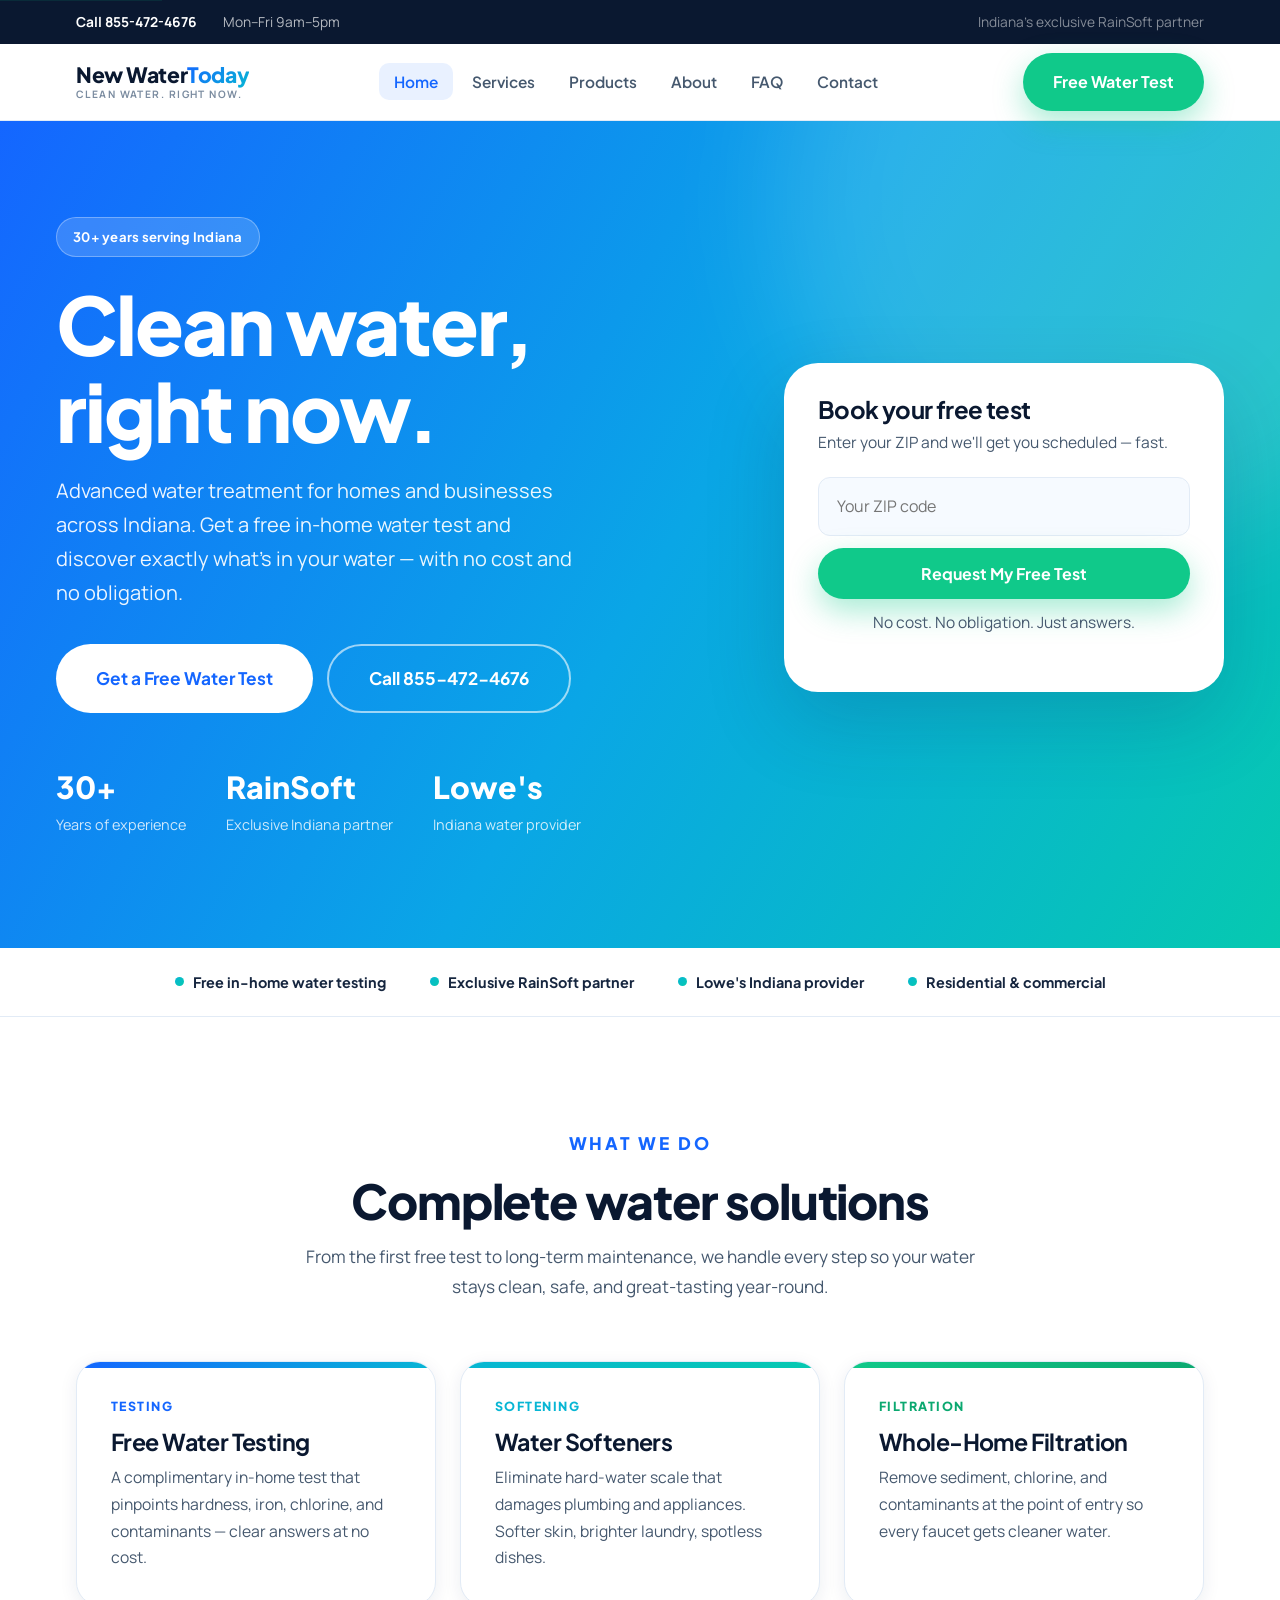
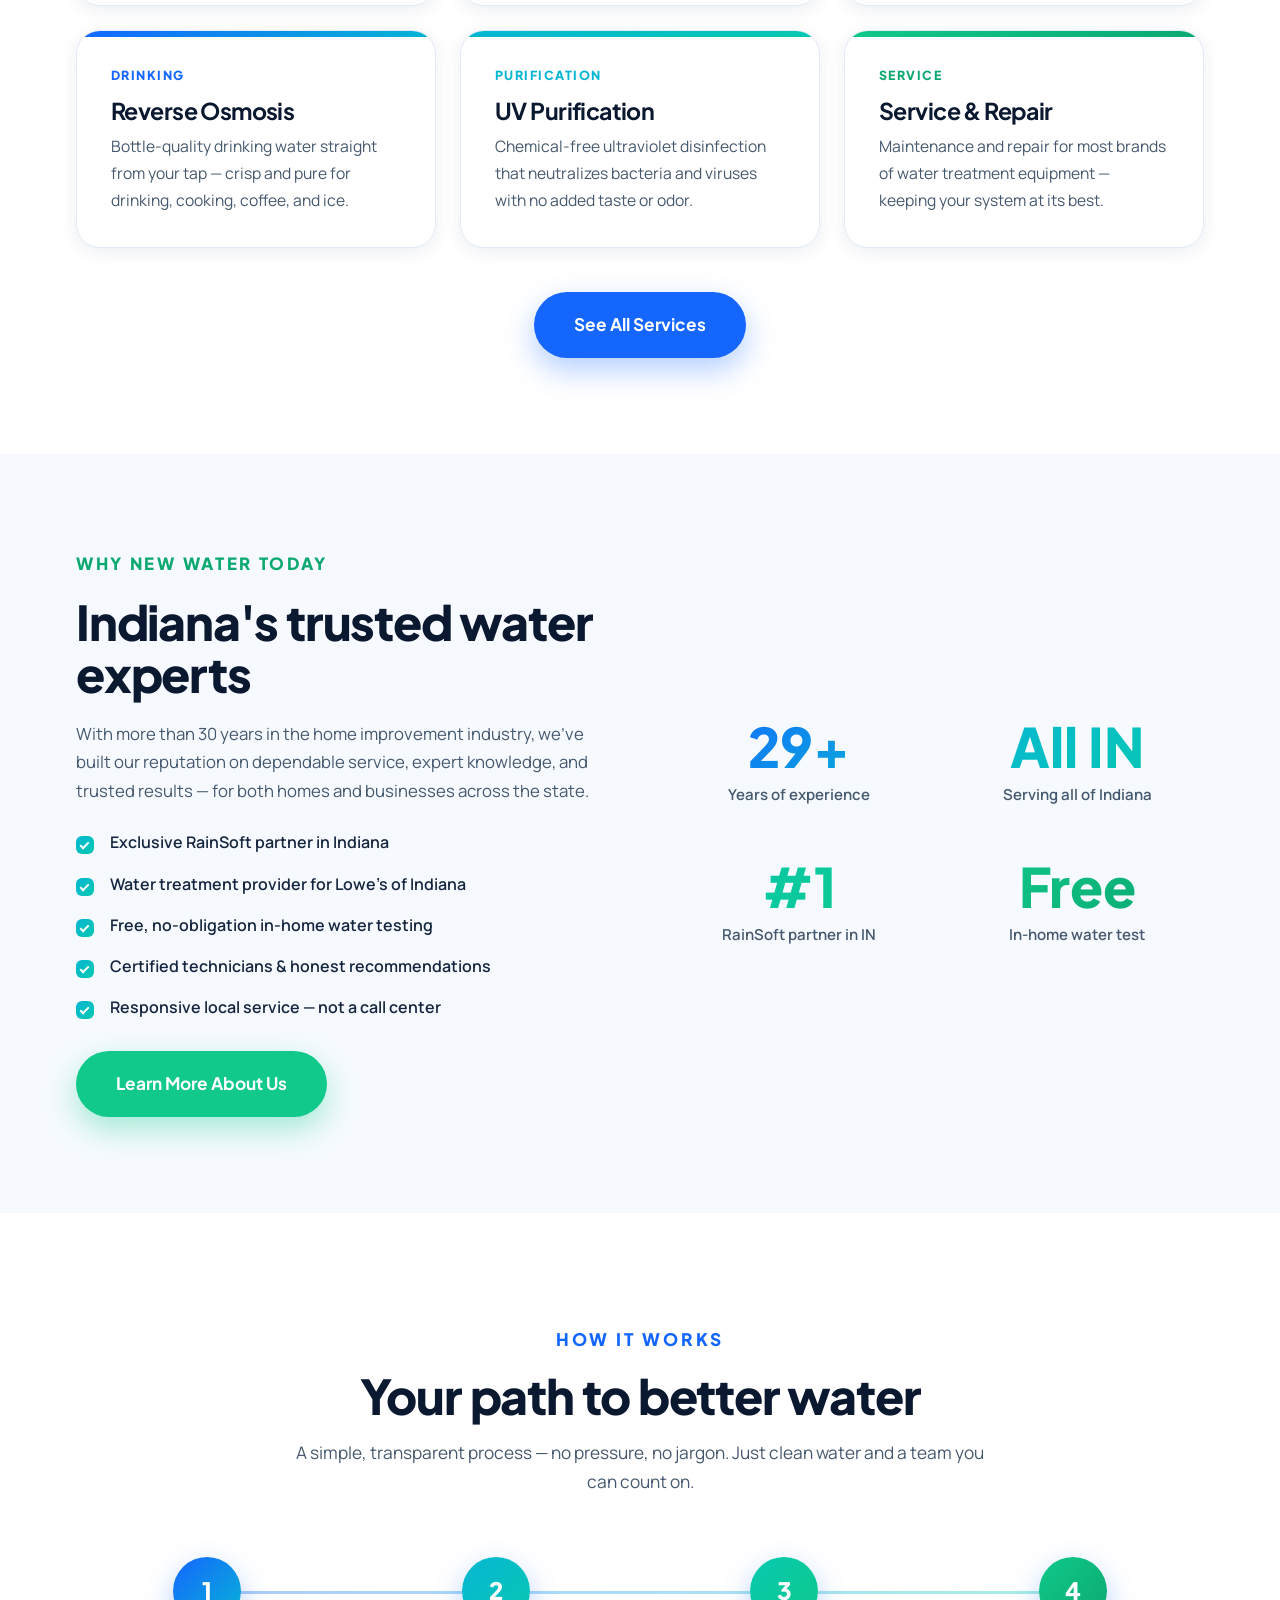
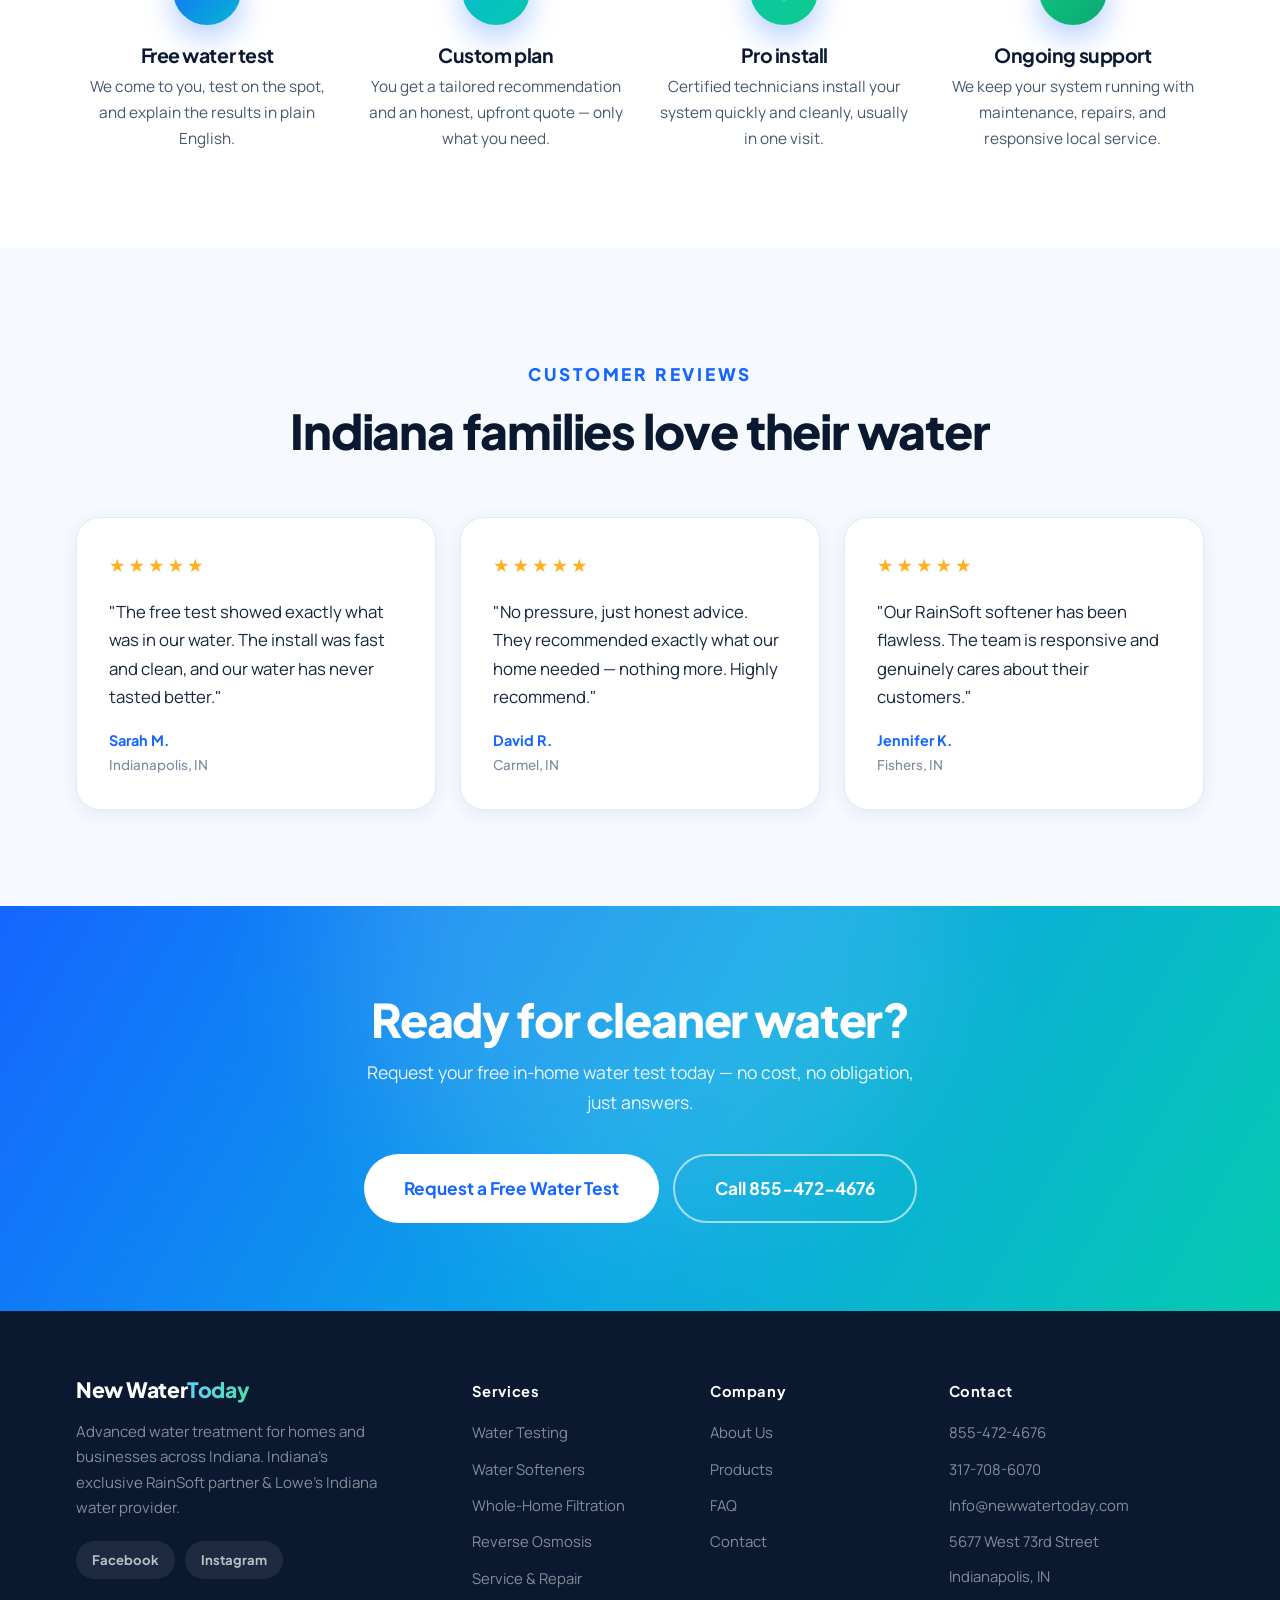
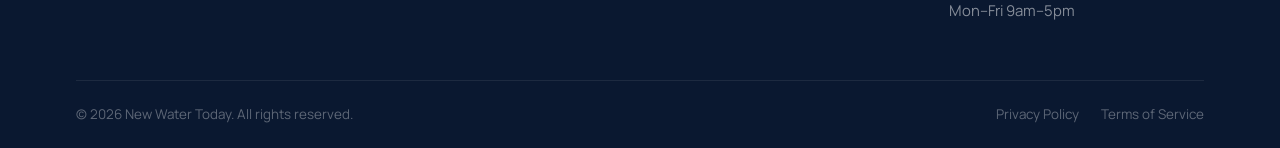
==== commit fb4528bd: "Redesign v3: bold colorful theme, remove icons, cleaner layout Switch to a bright blue→teal gradient" ====
--- a/index.html
+++ b/index.html
@@ -2,12 +2,9 @@
 <html lang="en">
 <head>
 <meta charset="UTF-8"/><meta name="viewport" content="width=device-width,initial-scale=1"/>
-<title>New Water Today — Advanced Water Filtration Solutions in Indiana</title>
-<meta name="description" content="Indiana's exclusive RainSoft partner. Advanced water testing, filtration, softeners & reverse osmosis for homes and businesses. Request a free water test today."/>
-<meta property="og:title" content="New Water Today — Clean Water. Right Now."/>
-<meta property="og:description" content="Indiana's exclusive RainSoft partner for water filtration, softeners & reverse osmosis. Free water test."/>
-<meta property="og:image" content="assets/img/og-image.svg"/>
-<meta name="theme-color" content="#06111e"/>
+<title>New Water Today | Water Treatment & RainSoft Systems in Indiana</title>
+<meta name="description" content="Clean water, right now. Free in-home water testing, softeners, whole-home filtration & reverse osmosis across Indiana. Exclusive RainSoft partner. Call 855-472-4676."/>
+<meta name="theme-color" content="#1466ff"/>
 <link rel="icon" href="assets/img/favicon.svg" type="image/svg+xml"/>
 <link rel="preconnect" href="https://fonts.googleapis.com"/>
 <link rel="preconnect" href="https://fonts.gstatic.com" crossorigin/>
@@ -17,21 +14,19 @@
 <body>
 <a class="skip-link" href="#main">Skip to content</a>
 
-<!-- Topbar -->
 <div class="topbar">
   <div class="container topbar__inner">
-    <span class="topbar__item"><svg class="icon-xs" viewBox="0 0 24 24"><path d="M6.6 10.8a15.1 15.1 0 0 0 6.6 6.6l2.2-2.2a1 1 0 0 1 1-.25 11.4 11.4 0 0 0 3.6.57 1 1 0 0 1 1 1V20a1 1 0 0 1-1 1A17 17 0 0 1 3 4a1 1 0 0 1 1-1h3.5a1 1 0 0 1 1 1 11.4 11.4 0 0 0 .57 3.6 1 1 0 0 1-.25 1z"/></svg><a href="tel:+18554724676">855-472-4676</a></span>
-    <span class="topbar__item topbar__hours"><svg class="icon-xs" viewBox="0 0 24 24"><path d="M12 2a10 10 0 1 0 0 20A10 10 0 0 0 12 2zm1 10.6V6h-2v7l5.2 3.1 1-1.7z"/></svg>Mon–Fri 9am–5pm</span>
+    <span><a href="tel:+18554724676">Call 855-472-4676</a></span>
+    <span class="topbar__hours">Mon–Fri 9am–5pm</span>
     <span class="topbar__right">Indiana's exclusive RainSoft partner</span>
   </div>
 </div>
 
-<!-- Header -->
 <header class="header" id="header">
   <div class="container header__inner">
     <a class="brand" href="index.html" aria-label="New Water Today home">
-      <span class="brand__icon"><svg viewBox="0 0 24 24"><path d="M12 2.2S5 9.5 5 14.2a7 7 0 0 0 14 0C19 9.5 12 2.2 12 2.2z"/></svg></span>
-      <span><div class="brand__name">New Water<span>Today</span></div><div class="brand__tag">Clean Water. Right Now.</div></span>
+      <span class="brand__name">New Water<span>Today</span></span>
+      <span class="brand__tag">Clean Water. Right Now.</span>
     </a>
     <nav aria-label="Primary">
       <ul class="nav__links" id="navLinks">
@@ -50,176 +45,129 @@
 
 <main id="main">
 
-<!-- Hero -->
+<!-- HERO -->
 <section class="hero">
-  <div class="hero__glow" aria-hidden="true"></div>
   <div class="hero__inner">
     <div>
-      <p class="eyebrow eyebrow--dim">Residential &amp; commercial · 30+ years experience</p>
-      <h1>Advanced water<br><span class="grad-text">filtration solutions.</span></h1>
-      <p class="hero__sub">Reliable water treatment equipment for your home or business — delivered by Indiana's most trusted water specialists.</p>
+      <span class="hero__pill">30+ years serving Indiana</span>
+      <h1>Clean water,<br/>right now.</h1>
+      <p class="hero__sub">Advanced water treatment for homes and businesses across Indiana. Get a free in-home water test and discover exactly what's in your water — with no cost and no obligation.</p>
       <div class="hero__btns">
-        <a class="btn btn--green btn--lg" href="contact.html">Request a Free Water Test</a>
-        <a class="btn btn--outline btn--lg" href="services.html">Explore Services</a>
+        <a class="btn btn--white btn--lg" href="contact.html">Get a Free Water Test</a>
+        <a class="btn btn--outline btn--lg" href="tel:+18554724676">Call 855-472-4676</a>
       </div>
       <ul class="hero__trust">
-        <li><strong>30+</strong> years in Indiana</li>
-        <li><strong>RainSoft</strong> exclusive partner</li>
-        <li><strong>Lowe's</strong> Indiana provider</li>
+        <li><strong>30+</strong>Years of experience</li>
+        <li><strong>RainSoft</strong>Exclusive Indiana partner</li>
+        <li><strong>Lowe's</strong>Indiana water provider</li>
       </ul>
     </div>
-    <div>
-      <div class="glass-card">
-        <h3>Request a free water test</h3>
-        <p>Find out exactly what's in your water — no cost, no obligation.</p>
-        <form class="glass-form" data-mini-form>
-          <label class="sr-only" for="mini-zip">Your ZIP code</label>
-          <input id="mini-zip" name="zip" type="text" inputmode="numeric" maxlength="5" placeholder="Enter your ZIP code" required/>
-          <button class="btn btn--green" type="submit">Get My Free Test</button>
-        </form>
-        <p class="glass-fine">We'll reach out during business hours. Info never sold.</p>
-      </div>
+    <div class="capture">
+      <h3>Book your free test</h3>
+      <p>Enter your ZIP and we'll get you scheduled — fast.</p>
+      <form class="capture-form" data-mini-form>
+        <input type="text" inputmode="numeric" maxlength="5" placeholder="Your ZIP code" aria-label="ZIP code" required/>
+        <button class="btn btn--green btn--block" type="submit">Request My Free Test</button>
+      </form>
+      <p class="capture-fine">No cost. No obligation. Just answers.</p>
     </div>
-  </div>
-  <div class="hero__cut" aria-hidden="true"><svg viewBox="0 0 1440 120" preserveAspectRatio="none"><path d="M0 0h1440v72L0 120z" fill="#f4f8ff"/></svg></div>
-</section>
-
-<!-- Badges -->
-<section class="badges" aria-label="Credentials">
-  <div class="container badges__inner">
-    <span>Exclusive RainSoft Partner — Indiana</span>
-    <span>Lowe's Indiana Water Provider</span>
-    <span>30+ Years Experience</span>
-    <span>Residential &amp; Commercial</span>
-    <span>Serving All of Indiana</span>
   </div>
 </section>
 
-<!-- Services preview -->
-<section class="section section--off">
+<!-- BADGES -->
+<div class="badges">
+  <div class="badges__inner">
+    <span>Free in-home water testing</span>
+    <span>Exclusive RainSoft partner</span>
+    <span>Lowe's Indiana provider</span>
+    <span>Residential &amp; commercial</span>
+  </div>
+</div>
+
+<!-- SERVICES PREVIEW -->
+<section class="section">
   <div class="container">
     <div class="sec-head">
       <p class="eyebrow">What we do</p>
-      <h2>Complete water solutions, one trusted team</h2>
-      <p>From the first test to long-term service, we handle every step so your water stays clean, soft, and great-tasting year-round.</p>
+      <h2>Complete water solutions</h2>
+      <p>From the first free test to long-term maintenance, we handle every step so your water stays clean, safe, and great-tasting year-round.</p>
     </div>
     <div class="grid g3">
-      <article class="card svc-card">
-        <div class="svc-icon" aria-hidden="true"><svg viewBox="0 0 24 24"><path d="M6 2h12v2l-1 1v5l4 7a3 3 0 0 1-2.7 4.3H6.7A3 3 0 0 1 4 17l4-7V5L7 4V2z"/></svg></div>
-        <h3>Free Water Testing</h3>
-        <p>A complimentary in-home test that reveals hardness, iron, chlorine, and contaminants — no obligation, just clear answers.</p>
-      </article>
-      <article class="card svc-card">
-        <div class="svc-icon" aria-hidden="true"><svg viewBox="0 0 24 24"><path d="M3 6h18v3H3zm0 9h18v3H3zm2-4.5h14v3H5z"/></svg></div>
-        <h3>Water Softeners</h3>
-        <p>Eliminate hard-water scale that damages pipes and appliances. Softer skin, brighter laundry, spotless dishes — instantly.</p>
-      </article>
-      <article class="card svc-card">
-        <div class="svc-icon" aria-hidden="true"><svg viewBox="0 0 24 24"><path d="M12 2a10 10 0 1 0 0 20A10 10 0 0 0 12 2zm0 4a6 6 0 0 1 6 6h-2a4 4 0 0 0-4-4z"/></svg></div>
-        <h3>Reverse Osmosis</h3>
-        <p>Bottle-quality drinking water straight from your tap. Our RO systems deliver crisp, pure water for drinking and cooking.</p>
-      </article>
-      <article class="card svc-card">
-        <div class="svc-icon" aria-hidden="true"><svg viewBox="0 0 24 24"><path d="M12 2C9 7 6 10.5 6 14a6 6 0 0 0 12 0c0-3.5-3-7-6-12zm0 17a5 5 0 0 1-5-5h2a3 3 0 0 0 3 3z"/></svg></div>
-        <h3>Whole-Home Filtration</h3>
-        <p>Remove sediment, chlorine, and contaminants at the point of entry — clean water from every tap and shower in your home.</p>
-      </article>
-      <article class="card svc-card">
-        <div class="svc-icon" aria-hidden="true"><svg viewBox="0 0 24 24"><path d="M12 2l2.5 5 5.5.8-4 3.9.9 5.5L12 20l-4.9 2.6.9-5.5-4-3.9 5.5-.8z"/></svg></div>
-        <h3>Professional Installation</h3>
-        <p>Certified technicians complete most installs in a single visit — clean, fast, with a full walkthrough before we leave.</p>
-      </article>
-      <article class="card svc-card">
-        <div class="svc-icon" aria-hidden="true"><svg viewBox="0 0 24 24"><path d="M22 12h-4l-3 9L9 3l-3 9H2"/></svg></div>
-        <h3>Service &amp; Maintenance</h3>
-        <p>Ongoing maintenance, repairs, and support to keep your water system performing its best for years to come.</p>
-      </article>
+      <article class="svc-card"><span class="kicker">Testing</span><h3>Free Water Testing</h3><p>A complimentary in-home test that pinpoints hardness, iron, chlorine, and contaminants — clear answers at no cost.</p></article>
+      <article class="svc-card"><span class="kicker">Softening</span><h3>Water Softeners</h3><p>Eliminate hard-water scale that damages plumbing and appliances. Softer skin, brighter laundry, spotless dishes.</p></article>
+      <article class="svc-card"><span class="kicker">Filtration</span><h3>Whole-Home Filtration</h3><p>Remove sediment, chlorine, and contaminants at the point of entry so every faucet gets cleaner water.</p></article>
+      <article class="svc-card"><span class="kicker">Drinking</span><h3>Reverse Osmosis</h3><p>Bottle-quality drinking water straight from your tap — crisp and pure for drinking, cooking, coffee, and ice.</p></article>
+      <article class="svc-card"><span class="kicker">Purification</span><h3>UV Purification</h3><p>Chemical-free ultraviolet disinfection that neutralizes bacteria and viruses with no added taste or odor.</p></article>
+      <article class="svc-card"><span class="kicker">Service</span><h3>Service &amp; Repair</h3><p>Maintenance and repair for most brands of water treatment equipment — keeping your system at its best.</p></article>
     </div>
-    <p style="text-align:center;margin-top:36px"><a class="btn btn--blue btn--lg" href="services.html">See All Services</a></p>
+    <div style="text-align:center;margin-top:44px"><a class="btn btn--blue btn--lg" href="services.html">See All Services</a></div>
   </div>
 </section>
 
-<!-- Why us -->
-<section class="section">
+<!-- WHY US -->
+<section class="section section--off">
   <div class="container">
     <div class="split">
       <div>
         <p class="eyebrow eyebrow--green">Why New Water Today</p>
-        <h2>Indiana's most trusted water treatment team</h2>
-        <p>We're not a faceless national chain. We're your Indiana neighbors — with 30+ years in the home improvement industry, the exclusive RainSoft partnership in Indiana, and the trust of Lowe's customers statewide.</p>
-        <p>That means honest testing, fair pricing, and systems that are built to last for your specific water.</p>
+        <h2>Indiana's trusted water experts</h2>
+        <p>With more than 30 years in the home improvement industry, we've built our reputation on dependable service, expert knowledge, and trusted results — for both homes and businesses across the state.</p>
         <ul class="checklist">
-          <li>Free, no-obligation water testing &amp; quotes</li>
           <li>Exclusive RainSoft partner in Indiana</li>
           <li>Water treatment provider for Lowe's of Indiana</li>
-          <li>Certified, background-checked technicians</li>
-          <li>Residential &amp; commercial — all of Indiana</li>
-          <li>Complete service from consultation to support</li>
+          <li>Free, no-obligation in-home water testing</li>
+          <li>Certified technicians &amp; honest recommendations</li>
+          <li>Responsive local service — not a call center</li>
         </ul>
-        <a class="btn btn--green btn--lg" href="contact.html">Book My Free Test</a>
+        <a class="btn btn--green btn--lg" href="about.html">Learn More About Us</a>
       </div>
-      <div>
-        <div class="stats-row" style="grid-template-columns:1fr 1fr">
-          <div class="stat-box"><strong data-count="30" data-suffix="+">30+</strong><span>Years of experience</span></div>
-          <div class="stat-box"><strong>RainSoft</strong><span>Exclusive Indiana partner</span></div>
-          <div class="stat-box"><strong>Lowe's</strong><span>Indiana service provider</span></div>
-          <div class="stat-box"><strong>Statewide</strong><span>All of Indiana served</span></div>
-        </div>
+      <div class="stats-row" style="grid-template-columns:1fr 1fr">
+        <div class="stat-box"><strong data-count="30" data-suffix="+">30+</strong><span>Years of experience</span></div>
+        <div class="stat-box"><strong>All IN</strong><span>Serving all of Indiana</span></div>
+        <div class="stat-box"><strong>#1</strong><span>RainSoft partner in IN</span></div>
+        <div class="stat-box"><strong>Free</strong><span>In-home water test</span></div>
       </div>
     </div>
   </div>
 </section>
 
-<!-- Steps -->
-<section class="section section--off">
+<!-- PROCESS -->
+<section class="section">
   <div class="container">
     <div class="sec-head">
-      <p class="eyebrow">Simple process</p>
-      <h2>Better water in four easy steps</h2>
-      <p>No pressure, no jargon — a clear path from your first call to clean water flowing from every tap.</p>
+      <p class="eyebrow">How it works</p>
+      <h2>Your path to better water</h2>
+      <p>A simple, transparent process — no pressure, no jargon. Just clean water and a team you can count on.</p>
     </div>
     <div class="steps-row">
-      <div class="step-c"><div class="step-num">1</div><h3>Free water test</h3><p>We test your water on-site and explain results in plain language.</p></div>
-      <div class="step-c"><div class="step-num">2</div><h3>Custom recommendation</h3><p>You get a tailored plan and upfront quote — only what you actually need.</p></div>
-      <div class="step-c"><div class="step-num">3</div><h3>Professional install</h3><p>Our certified techs install your system quickly and cleanly, usually same day.</p></div>
-      <div class="step-c"><div class="step-num">4</div><h3>Ongoing support</h3><p>We keep your system running its best with maintenance and local service.</p></div>
+      <div class="step-c"><div class="step-num">1</div><h3>Free water test</h3><p>We come to you, test on the spot, and explain the results in plain English.</p></div>
+      <div class="step-c"><div class="step-num">2</div><h3>Custom plan</h3><p>You get a tailored recommendation and an honest, upfront quote — only what you need.</p></div>
+      <div class="step-c"><div class="step-num">3</div><h3>Pro install</h3><p>Certified technicians install your system quickly and cleanly, usually in one visit.</p></div>
+      <div class="step-c"><div class="step-num">4</div><h3>Ongoing support</h3><p>We keep your system running with maintenance, repairs, and responsive local service.</p></div>
     </div>
   </div>
 </section>
 
-<!-- Testimonials -->
-<section class="section section--navy">
+<!-- TESTIMONIALS -->
+<section class="section section--off">
   <div class="container">
     <div class="sec-head">
       <p class="eyebrow">Customer reviews</p>
-      <h2 style="color:#fff">Loved by Indiana homeowners</h2>
-      <p style="color:rgba(255,255,255,.6)">Replace these with your real Google or Facebook reviews before going live.</p>
+      <h2>Indiana families love their water</h2>
     </div>
     <div class="grid g3">
-      <figure class="card card--glass quote-card">
-        <div class="stars">★★★★★</div>
-        <blockquote style="color:rgba(255,255,255,.88)">"The difference was night and day. No more spots on the dishes, my skin feels better, and the water actually tastes great. The whole process was painless."</blockquote>
-        <figcaption>— Sample Customer, Indianapolis</figcaption>
-      </figure>
-      <figure class="card card--glass quote-card">
-        <div class="stars">★★★★★</div>
-        <blockquote style="color:rgba(255,255,255,.88)">"Honest, knowledgeable, and never pushy. They tested our water, explained everything, and installed our RainSoft system fast. Highly recommend."</blockquote>
-        <figcaption>— Sample Customer, Indiana</figcaption>
-      </figure>
-      <figure class="card card--glass quote-card">
-        <div class="stars">★★★★★</div>
-        <blockquote style="color:rgba(255,255,255,.88)">"Fast install, fair price, and great follow-up service. It's so nice to drink water straight from the tap again. Wish we'd done it years ago."</blockquote>
-        <figcaption>— Sample Customer, Indiana</figcaption>
-      </figure>
+      <figure class="quote-card"><div class="stars">★★★★★</div><blockquote>"The free test showed exactly what was in our water. The install was fast and clean, and our water has never tasted better."</blockquote><figcaption>Sarah M.<span>Indianapolis, IN</span></figcaption></figure>
+      <figure class="quote-card"><div class="stars">★★★★★</div><blockquote>"No pressure, just honest advice. They recommended exactly what our home needed — nothing more. Highly recommend."</blockquote><figcaption>David R.<span>Carmel, IN</span></figcaption></figure>
+      <figure class="quote-card"><div class="stars">★★★★★</div><blockquote>"Our RainSoft softener has been flawless. The team is responsive and genuinely cares about their customers."</blockquote><figcaption>Jennifer K.<span>Fishers, IN</span></figcaption></figure>
     </div>
   </div>
 </section>
 
-<!-- CTA band -->
+<!-- CTA -->
 <section class="ctaband">
   <div class="container ctaband__inner">
-    <h2>Ready for water you can trust?</h2>
-    <p>Schedule your free water test today and taste the difference.</p>
+    <h2>Ready for cleaner water?</h2>
+    <p>Request your free in-home water test today — no cost, no obligation, just answers.</p>
     <div class="ctaband__btns">
       <a class="btn btn--white btn--lg" href="contact.html">Request a Free Water Test</a>
       <a class="btn btn--outline btn--lg" href="tel:+18554724676">Call 855-472-4676</a>
@@ -229,29 +177,22 @@
 
 </main>
 
-<!-- Footer -->
 <footer class="footer">
   <div class="container">
     <div class="footer__grid">
       <div class="footer__brand">
-        <a class="brand" href="index.html"><span class="brand__icon"><svg viewBox="0 0 24 24"><path d="M12 2.2S5 9.5 5 14.2a7 7 0 0 0 14 0C19 9.5 12 2.2 12 2.2z"/></svg></span><span><div class="brand__name" style="color:#fff">New Water<span>Today</span></div></span></a>
+        <a class="brand" href="index.html"><span class="brand__name">New Water<span>Today</span></span></a>
         <p>Advanced water treatment for homes and businesses across Indiana. Indiana's exclusive RainSoft partner &amp; Lowe's Indiana water provider.</p>
-        <div class="socials"><a href="#" aria-label="Facebook"><svg viewBox="0 0 24 24"><path d="M14 9h3V6h-3c-2 0-3 1-3 3v2H9v3h2v6h3v-6h3l1-3h-4V9z"/></svg></a><a href="#" aria-label="Instagram"><svg viewBox="0 0 24 24"><path d="M7 2h10a5 5 0 0 1 5 5v10a5 5 0 0 1-5 5H7a5 5 0 0 1-5-5V7a5 5 0 0 1 5-5zm5 5a5 5 0 1 0 0 10 5 5 0 0 0 0-10zm0 2a3 3 0 1 1 0 6 3 3 0 0 1 0-6zm5.5-2.5a1 1 0 1 1 0 2 1 1 0 0 1 0-2z"/></svg></a></div>
+        <div class="socials"><a href="#" aria-label="Facebook">Facebook</a><a href="#" aria-label="Instagram">Instagram</a></div>
       </div>
       <div class="footer__col"><h5>Services</h5><a href="services.html">Water Testing</a><a href="services.html">Water Softeners</a><a href="services.html">Whole-Home Filtration</a><a href="services.html">Reverse Osmosis</a><a href="services.html">Service &amp; Repair</a></div>
       <div class="footer__col"><h5>Company</h5><a href="about.html">About Us</a><a href="products.html">Products</a><a href="faq.html">FAQ</a><a href="contact.html">Contact</a></div>
       <div class="footer__col"><h5>Contact</h5><a href="tel:+18554724676">855-472-4676</a><a href="tel:+13177086070">317-708-6070</a><a href="mailto:Info@newwatertoday.com">Info@newwatertoday.com</a><span>5677 West 73rd Street</span><span>Indianapolis, IN</span><span>Mon–Fri 9am–5pm</span></div>
     </div>
-    <div class="footer__bar">
-      <div class="footer__bar-inner">
-        <p>&copy; <span id="year"></span> New Water Today. All rights reserved.</p>
-        <div class="footer__legal"><a href="#">Privacy Policy</a><a href="#">Terms of Service</a></div>
-      </div>
-    </div>
+    <div class="footer__bar"><div class="footer__bar-inner"><p>&copy; <span id="year"></span> New Water Today. All rights reserved.</p><div class="footer__legal"><a href="#">Privacy Policy</a><a href="#">Terms of Service</a></div></div></div>
   </div>
 </footer>
-
-<a class="float-call" href="tel:+18554724676" aria-label="Call us"><svg viewBox="0 0 24 24"><path d="M6.6 10.8a15.1 15.1 0 0 0 6.6 6.6l2.2-2.2a1 1 0 0 1 1-.25 11.4 11.4 0 0 0 3.6.57 1 1 0 0 1 1 1V20a1 1 0 0 1-1 1A17 17 0 0 1 3 4a1 1 0 0 1 1-1h3.5a1 1 0 0 1 1 1 11.4 11.4 0 0 0 .57 3.6 1 1 0 0 1-.25 1z"/></svg></a>
+<a class="float-call" href="tel:+18554724676">Call Now</a>
 <script src="assets/js/main.js" defer></script>
 </body>
 </html>
--- a/assets/css/styles.css
+++ b/assets/css/styles.css
@@ -1,54 +1,56 @@
 /* ============================================================
-   NEW WATER TODAY  —  Design System v2
-   Premium multi-page redesign
+   NEW WATER TODAY  —  Design System v3
+   Bold, colorful, clean. No decorative icons.
    ============================================================ */
 
 /* ---- 1. Variables ---- */
 :root {
-  --navy:     #06111e;
-  --navy-2:   #0c1d30;
-  --navy-3:   #142840;
-  --blue:     #1468f0;
-  --blue-lt:  #4d8fff;
-  --aqua:     #00c4d8;
-  --aqua-lt:  #40d8ea;
+  --blue:     #1466ff;
+  --blue-dk:  #0b4fd6;
+  --cyan:     #07b6d4;
+  --teal:     #06c9b0;
   --green:    #10c98a;
   --green-dk: #0ba870;
+  --ink:      #0a1830;
+  --ink-2:    #16263f;
+  --mid:      #45586e;
+  --muted:    #7b8ca0;
+  --line:     #e2ebf6;
   --white:    #ffffff;
-  --off:      #f4f8ff;
-  --ink:      #0c1220;
-  --mid:      #3d5166;
-  --muted:    #7b8fa4;
-  --line:     #dce8f5;
-  --grad-hero:      linear-gradient(145deg,#06111e 0%,#0b2040 45%,#041420 100%);
-  --grad-blue-aqua: linear-gradient(135deg,#1468f0,#00c4d8);
-  --grad-aqua-green:linear-gradient(135deg,#00c4d8,#10c98a);
-  --grad-green:     linear-gradient(135deg,#10c98a,#0ba870);
-  --s-xs:  0 1px 4px rgba(6,17,30,.06);
-  --s-sm:  0 2px 14px rgba(6,17,30,.09);
-  --s-md:  0 8px 36px rgba(6,17,30,.13);
-  --s-lg:  0 24px 72px rgba(6,17,30,.20);
-  --s-green: 0 8px 28px rgba(16,201,138,.38);
-  --s-blue:  0 8px 28px rgba(20,104,240,.32);
-  --r:   14px;
-  --r-lg:22px;
-  --r-xl:32px;
-  --max: 1200px;
-  --gap: 28px;
+  --off:      #eef5ff;
+  --off-2:    #f6faff;
+
+  --grad-bold:  linear-gradient(120deg,#1466ff 0%,#0aa6e6 52%,#06c9b0 100%);
+  --grad-blue:  linear-gradient(135deg,#1466ff,#07b6d4);
+  --grad-cyan:  linear-gradient(135deg,#07b6d4,#06c9b0);
+  --grad-green: linear-gradient(135deg,#10c98a,#0ba870);
+
+  --s-sm:  0 4px 18px rgba(13,42,90,.08);
+  --s-md:  0 14px 44px rgba(13,42,90,.12);
+  --s-lg:  0 30px 80px rgba(13,42,90,.18);
+  --s-blue:  0 12px 30px rgba(20,102,255,.32);
+  --s-green: 0 12px 30px rgba(16,201,138,.36);
+
+  --r:   16px;
+  --r-lg:24px;
+  --r-xl:34px;
+  --max: 1180px;
+  --gap: 26px;
   --ff-h: 'Plus Jakarta Sans', system-ui, sans-serif;
   --ff-b: 'Manrope', system-ui, sans-serif;
 }
 
 /* ---- 2. Reset ---- */
 *,*::before,*::after{box-sizing:border-box;margin:0}
-html{scroll-behavior:smooth;scroll-padding-top:80px;-webkit-text-size-adjust:100%}
-body{font-family:var(--ff-b);font-size:17px;line-height:1.65;color:var(--ink);background:var(--white);-webkit-font-smoothing:antialiased;overflow-x:hidden}
+html{scroll-behavior:smooth;scroll-padding-top:84px;-webkit-text-size-adjust:100%}
+body{font-family:var(--ff-b);font-size:17px;line-height:1.7;color:var(--ink-2);background:var(--white);-webkit-font-smoothing:antialiased;overflow-x:hidden}
 img,svg{display:block;max-width:100%}
 a{color:inherit;text-decoration:none}
-h1,h2,h3,h4{font-family:var(--ff-h);line-height:1.1;letter-spacing:-.025em;color:var(--ink)}
-h1{font-size:clamp(2.8rem,7vw,5.5rem);font-weight:800}
+h1,h2,h3,h4{font-family:var(--ff-h);line-height:1.08;letter-spacing:-.025em;color:var(--ink)}
+h1{font-size:clamp(2.7rem,6.5vw,5rem);font-weight:800}
 h2{font-size:clamp(2rem,4vw,3rem);font-weight:800}
-h3{font-size:1.4rem;font-weight:700}
+h3{font-size:1.45rem;font-weight:700}
+h4{font-size:1.12rem;font-weight:700}
 p{color:var(--mid)}
 
 /* ---- 3. Utils ---- */
@@ -57,131 +59,111 @@
 .skip-link{position:absolute;top:0;left:0;background:var(--green);color:#fff;padding:10px 18px;font-weight:700;z-index:999;transform:translateY(-100%)}
 .skip-link:focus{transform:none}
 
-.eyebrow{display:inline-block;font-family:var(--ff-h);font-size:.78rem;font-weight:700;letter-spacing:.14em;text-transform:uppercase;color:var(--aqua);margin-bottom:14px}
-.eyebrow--green{color:var(--green)}
-.eyebrow--dim{color:rgba(255,255,255,.55)}
-
-.grad-text{background:var(--grad-blue-aqua);-webkit-background-clip:text;background-clip:text;color:transparent}
-.grad-text--g{background:var(--grad-aqua-green);-webkit-background-clip:text;background-clip:text;color:transparent}
+.eyebrow{display:inline-block;font-family:var(--ff-h);font-size:.8rem;font-weight:800;letter-spacing:.16em;text-transform:uppercase;color:var(--blue);margin-bottom:16px}
+.eyebrow--green{color:var(--green-dk)}
+.eyebrow--dim{color:rgba(255,255,255,.85)}
+
+.grad-text{background:linear-gradient(120deg,#bff0ff,#ffffff);-webkit-background-clip:text;background-clip:text;color:transparent}
+.grad-text--ink{background:var(--grad-blue);-webkit-background-clip:text;background-clip:text;color:transparent}
 
 /* ---- 4. Buttons ---- */
-.btn{display:inline-flex;align-items:center;gap:8px;font-family:var(--ff-h);font-weight:700;font-size:1rem;padding:14px 28px;border-radius:999px;border:none;cursor:pointer;transition:transform .18s ease,box-shadow .2s ease;white-space:nowrap}
+.btn{display:inline-flex;align-items:center;justify-content:center;gap:8px;font-family:var(--ff-h);font-weight:700;font-size:1rem;padding:15px 30px;border-radius:999px;border:none;cursor:pointer;transition:transform .18s ease,box-shadow .2s ease,background .2s;white-space:nowrap}
 .btn:hover{transform:translateY(-2px)}
 .btn:active{transform:translateY(0)}
 .btn--green{background:var(--green);color:#fff;box-shadow:var(--s-green)}
-.btn--green:hover{background:var(--green-dk);box-shadow:0 14px 36px rgba(16,201,138,.48)}
+.btn--green:hover{background:var(--green-dk);box-shadow:0 16px 40px rgba(16,201,138,.46)}
 .btn--blue{background:var(--blue);color:#fff;box-shadow:var(--s-blue)}
-.btn--blue:hover{background:#0d58d8;box-shadow:0 14px 36px rgba(20,104,240,.44)}
-.btn--outline{background:transparent;color:#fff;border:2px solid rgba(255,255,255,.45);padding:12px 26px}
-.btn--outline:hover{border-color:#fff;background:rgba(255,255,255,.1);color:#fff}
-.btn--outline-dark{background:transparent;color:var(--ink);border:2px solid var(--line);padding:12px 26px}
-.btn--outline-dark:hover{border-color:var(--blue);color:var(--blue)}
+.btn--blue:hover{background:var(--blue-dk);box-shadow:0 16px 40px rgba(20,102,255,.44)}
+.btn--outline{background:transparent;color:#fff;border:2px solid rgba(255,255,255,.6);padding:13px 28px}
+.btn--outline:hover{border-color:#fff;background:rgba(255,255,255,.14);color:#fff}
 .btn--white{background:#fff;color:var(--blue)}
-.btn--white:hover{background:#f0f7ff;box-shadow:0 12px 32px rgba(0,0,0,.14)}
-.btn--lg{padding:17px 38px;font-size:1.08rem}
-.btn--block{width:100%;justify-content:center}
+.btn--white:hover{background:#eef5ff;box-shadow:0 14px 34px rgba(0,0,0,.16)}
+.btn--lg{padding:18px 40px;font-size:1.08rem}
+.btn--block{width:100%}
 
 /* ---- 5. Topbar ---- */
-.topbar{background:var(--navy);color:rgba(255,255,255,.65);font-size:.84rem}
-.topbar__inner{display:flex;align-items:center;gap:24px;min-height:42px;flex-wrap:wrap}
-.topbar a{color:#fff;font-weight:600}
-.topbar a:hover{color:var(--aqua)}
-.topbar__item{display:flex;align-items:center;gap:7px}
-.topbar__right{margin-left:auto;color:rgba(255,255,255,.4);font-size:.82rem}
-.icon-xs{width:15px;height:15px;fill:currentColor;flex-shrink:0}
+.topbar{background:var(--ink);color:rgba(255,255,255,.7);font-size:.86rem}
+.topbar__inner{display:flex;align-items:center;gap:26px;min-height:44px;flex-wrap:wrap}
+.topbar a{color:#fff;font-weight:700}
+.topbar a:hover{color:var(--cyan)}
+.topbar__right{margin-left:auto;color:rgba(255,255,255,.5)}
 @media(max-width:680px){.topbar__hours,.topbar__right{display:none}}
 
 /* ---- 6. Header ---- */
-.header{position:sticky;top:0;z-index:100;background:rgba(255,255,255,.9);backdrop-filter:blur(18px) saturate(180%);-webkit-backdrop-filter:blur(18px) saturate(180%);border-bottom:1px solid var(--line);transition:box-shadow .2s}
+.header{position:sticky;top:0;z-index:100;background:rgba(255,255,255,.92);backdrop-filter:blur(18px) saturate(180%);-webkit-backdrop-filter:blur(18px) saturate(180%);border-bottom:1px solid var(--line);transition:box-shadow .2s}
 .header.scrolled{box-shadow:var(--s-md)}
-.header__inner{display:flex;align-items:center;justify-content:space-between;min-height:74px;gap:16px}
-
-.brand{display:flex;align-items:center;gap:11px;flex-shrink:0}
-.brand__icon{width:42px;height:42px;border-radius:13px;background:var(--grad-blue-aqua);display:grid;place-items:center;box-shadow:var(--s-blue)}
-.brand__icon svg{width:23px;height:23px;fill:#fff}
-.brand__name{font-family:var(--ff-h);font-weight:800;font-size:1.18rem;color:var(--ink);line-height:1.08}
-.brand__name span{color:var(--blue)}
-.brand__tag{font-size:.62rem;font-weight:600;letter-spacing:.06em;text-transform:uppercase;color:var(--muted)}
-
-.nav__links{display:flex;align-items:center;list-style:none;padding:0;gap:2px}
-.nav__links a{font-family:var(--ff-h);font-weight:600;font-size:.95rem;color:var(--mid);padding:8px 14px;border-radius:9px;transition:color .15s,background .15s}
-.nav__links a:hover,.nav__links a.active{color:var(--blue);background:rgba(20,104,240,.08)}
+.header__inner{display:flex;align-items:center;justify-content:space-between;min-height:76px;gap:16px}
+
+.brand{display:flex;flex-direction:column;line-height:1;flex-shrink:0}
+.brand__name{font-family:var(--ff-h);font-weight:800;font-size:1.32rem;color:var(--ink);letter-spacing:-.02em}
+.brand__name span{background:var(--grad-blue);-webkit-background-clip:text;background-clip:text;color:transparent}
+.brand__tag{font-size:.64rem;font-weight:700;letter-spacing:.14em;text-transform:uppercase;color:var(--muted);margin-top:4px}
+
+.nav__links{display:flex;align-items:center;list-style:none;padding:0;gap:4px}
+.nav__links a{font-family:var(--ff-h);font-weight:600;font-size:.96rem;color:var(--mid);padding:9px 15px;border-radius:10px;transition:color .15s,background .15s}
+.nav__links a:hover,.nav__links a.active{color:var(--blue);background:rgba(20,102,255,.09)}
 
 .nav__toggle{display:none;flex-direction:column;gap:5px;background:none;border:0;cursor:pointer;padding:8px;border-radius:8px}
-.nav__toggle span{width:24px;height:2.5px;background:var(--ink);border-radius:2px;transition:.22s ease}
-.nav__toggle[aria-expanded="true"] span:nth-child(1){transform:translateY(7.5px) rotate(45deg)}
+.nav__toggle span{width:25px;height:2.6px;background:var(--ink);border-radius:2px;transition:.22s ease}
+.nav__toggle[aria-expanded="true"] span:nth-child(1){transform:translateY(7.6px) rotate(45deg)}
 .nav__toggle[aria-expanded="true"] span:nth-child(2){opacity:0;transform:scaleX(0)}
-.nav__toggle[aria-expanded="true"] span:nth-child(3){transform:translateY(-7.5px) rotate(-45deg)}
+.nav__toggle[aria-expanded="true"] span:nth-child(3){transform:translateY(-7.6px) rotate(-45deg)}
 
 @media(max-width:960px){
   .nav__toggle{display:flex}
-  .nav__links{position:fixed;inset:116px 0 auto;flex-direction:column;align-items:stretch;background:#fff;border-bottom:1px solid var(--line);padding:10px 22px 20px;gap:0;box-shadow:var(--s-lg);transform:translateY(-10px);opacity:0;pointer-events:none;transition:.2s ease}
+  .nav__links{position:fixed;inset:120px 0 auto;flex-direction:column;align-items:stretch;background:#fff;border-bottom:1px solid var(--line);padding:10px 22px 22px;gap:0;box-shadow:var(--s-lg);transform:translateY(-10px);opacity:0;pointer-events:none;transition:.2s ease}
   .nav__links.open{transform:none;opacity:1;pointer-events:auto}
-  .nav__links a{padding:14px 10px;border-bottom:1px solid var(--line);border-radius:0}
+  .nav__links a{padding:15px 10px;border-bottom:1px solid var(--line);border-radius:0}
   .nav__links li:last-child a{border:0}
   .nav__cta{display:none}
 }
 
 /* ---- 7. Home hero ---- */
-.hero{position:relative;min-height:100vh;display:flex;align-items:center;background:var(--grad-hero);overflow:hidden}
-.hero__glow{position:absolute;inset:0;pointer-events:none}
-.hero__glow::before{content:'';position:absolute;width:700px;height:700px;border-radius:50%;background:var(--aqua);opacity:.12;filter:blur(100px);top:-200px;right:-150px}
-.hero__glow::after{content:'';position:absolute;width:500px;height:500px;border-radius:50%;background:var(--blue);opacity:.14;filter:blur(80px);bottom:-100px;left:-100px}
-.hero__cut{position:absolute;bottom:-1px;left:0;right:0;height:120px;pointer-events:none}
-.hero__cut svg{width:100%;height:100%}
-.hero__inner{position:relative;z-index:2;display:grid;grid-template-columns:1fr 420px;gap:56px;align-items:center;padding:110px var(--gap) 160px;width:100%;max-width:calc(var(--max) + 56px);margin:0 auto}
-.hero h1{color:#fff;margin-bottom:18px}
-.hero__sub{font-size:clamp(1.05rem,2vw,1.22rem);color:rgba(255,255,255,.7);max-width:520px;margin-bottom:34px}
+.hero{position:relative;background:var(--grad-bold);overflow:hidden}
+.hero::after{content:'';position:absolute;width:680px;height:680px;border-radius:50%;background:rgba(255,255,255,.14);filter:blur(60px);top:-260px;right:-180px;pointer-events:none}
+.hero__inner{position:relative;z-index:2;display:grid;grid-template-columns:1.1fr 440px;gap:56px;align-items:center;padding:96px var(--gap) 110px;width:100%;max-width:calc(var(--max) + 40px);margin:0 auto}
+.hero__pill{display:inline-flex;align-items:center;gap:8px;background:rgba(255,255,255,.16);border:1px solid rgba(255,255,255,.3);color:#fff;font-family:var(--ff-h);font-weight:700;font-size:.82rem;letter-spacing:.02em;padding:8px 16px;border-radius:999px;margin-bottom:24px}
+.hero h1{color:#fff;margin-bottom:20px}
+.hero__sub{font-size:clamp(1.06rem,2vw,1.25rem);color:rgba(255,255,255,.92);max-width:520px;margin-bottom:34px}
 .hero__btns{display:flex;gap:14px;flex-wrap:wrap}
-.hero__trust{list-style:none;padding:0;display:flex;flex-wrap:wrap;gap:18px 36px;margin-top:46px}
-.hero__trust li{font-size:.88rem;color:rgba(255,255,255,.5)}
-.hero__trust strong{display:block;font-family:var(--ff-h);font-size:1.55rem;color:#fff}
-
-/* Glass capture card */
-.glass-card{background:rgba(255,255,255,.07);border:1px solid rgba(255,255,255,.15);backdrop-filter:blur(22px);-webkit-backdrop-filter:blur(22px);border-radius:var(--r-xl);padding:36px;box-shadow:0 24px 64px rgba(0,0,0,.35)}
-.glass-card h3{color:#fff;font-size:1.5rem;margin-bottom:8px}
-.glass-card>p{color:rgba(255,255,255,.62);margin-bottom:24px;font-size:.98rem}
-.glass-form{display:flex;flex-direction:column;gap:12px}
-.glass-form input{padding:14px 18px;border-radius:12px;border:1px solid rgba(255,255,255,.2);background:rgba(255,255,255,.09);color:#fff;font:inherit;font-size:.98rem}
-.glass-form input::placeholder{color:rgba(255,255,255,.4)}
-.glass-form input:focus{outline:none;border-color:var(--aqua);background:rgba(255,255,255,.14)}
-.glass-fine{font-size:.79rem;color:rgba(255,255,255,.38);margin-top:12px}
-
-@media(max-width:900px){.hero__inner{grid-template-columns:1fr;gap:36px;padding-bottom:160px}.glass-card{max-width:480px}}
-@media(max-width:600px){.hero h1{font-size:2.8rem}.hero__cut{height:80px}}
+.hero__trust{list-style:none;padding:0;display:flex;flex-wrap:wrap;gap:14px 40px;margin-top:48px}
+.hero__trust li{font-size:.9rem;color:rgba(255,255,255,.8)}
+.hero__trust strong{display:block;font-family:var(--ff-h);font-size:1.9rem;color:#fff;font-weight:800}
+
+/* Capture card (solid white for bold contrast) */
+.capture{background:#fff;border-radius:var(--r-xl);padding:34px;box-shadow:var(--s-lg)}
+.capture h3{font-size:1.5rem;margin-bottom:6px}
+.capture>p{color:var(--mid);margin-bottom:22px;font-size:.97rem}
+.capture-form{display:flex;flex-direction:column;gap:12px}
+.capture-form input{padding:15px 18px;border-radius:12px;border:1.5px solid var(--line);background:var(--off-2);color:var(--ink);font:inherit;font-size:1rem}
+.capture-form input:focus{outline:none;border-color:var(--blue);box-shadow:0 0 0 4px rgba(20,102,255,.12);background:#fff}
+.capture-fine{font-size:.8rem;color:var(--muted);margin-top:10px;text-align:center}
+
+@media(max-width:920px){.hero__inner{grid-template-columns:1fr;gap:40px;padding:72px var(--gap) 84px}.capture{max-width:480px}}
 
 /* ---- 8. Page hero (inner pages) ---- */
-.page-hero{position:relative;background:var(--grad-hero);padding:104px var(--gap) 96px;overflow:hidden}
-.page-hero__glow{position:absolute;inset:0;pointer-events:none}
-.page-hero__glow::before{content:'';position:absolute;width:600px;height:600px;border-radius:50%;background:var(--aqua);opacity:.10;filter:blur(90px);top:-180px;right:-100px}
-.page-hero__cut{position:absolute;bottom:-1px;left:0;right:0;height:80px;pointer-events:none}
-.page-hero__cut svg{width:100%;height:100%}
-.page-hero__inner{position:relative;z-index:2;max-width:var(--max);margin:0 auto;text-align:center}
-.page-hero h1{color:#fff;font-size:clamp(2.4rem,5.5vw,3.8rem)}
-.page-hero p{color:rgba(255,255,255,.65);font-size:clamp(1rem,2vw,1.18rem);max-width:600px;margin:14px auto 0}
-
-/* ---- 9. Badges ---- */
-.badges{background:var(--white);border-bottom:1px solid var(--line)}
-.badges__inner{display:flex;align-items:center;justify-content:center;gap:12px 36px;flex-wrap:wrap;padding:18px var(--gap)}
-.badges span{font-family:var(--ff-h);font-weight:700;font-size:.84rem;color:var(--mid);display:flex;align-items:center;gap:7px}
-.badges span::before{content:'✓';width:20px;height:20px;border-radius:50%;background:rgba(16,201,138,.12);color:var(--green);display:grid;place-items:center;font-size:.72rem;font-weight:800;flex-shrink:0}
+.page-hero{position:relative;background:var(--grad-bold);padding:92px var(--gap) 84px;overflow:hidden;text-align:center}
+.page-hero::after{content:'';position:absolute;width:560px;height:560px;border-radius:50%;background:rgba(255,255,255,.13);filter:blur(60px);top:-220px;right:-120px;pointer-events:none}
+.page-hero__inner{position:relative;z-index:2;max-width:760px;margin:0 auto}
+.page-hero h1{color:#fff;font-size:clamp(2.4rem,5.5vw,3.9rem)}
+.page-hero p{color:rgba(255,255,255,.9);font-size:clamp(1.02rem,2vw,1.2rem);max-width:620px;margin:16px auto 0}
+
+/* ---- 9. Badges strip ---- */
+.badges{background:#fff;border-bottom:1px solid var(--line)}
+.badges__inner{display:flex;align-items:center;justify-content:center;gap:14px 44px;flex-wrap:wrap;padding:22px var(--gap)}
+.badges span{font-family:var(--ff-h);font-weight:700;font-size:.9rem;color:var(--ink-2);display:flex;align-items:center;gap:9px}
+.badges span::before{content:'';width:9px;height:9px;border-radius:50%;background:var(--grad-cyan);flex-shrink:0}
 
 /* ---- 10. Section wrappers ---- */
-.section{padding:90px 0}
-.section--off{background:var(--off)}
-.section--navy{background:var(--navy)}
-.section--navy2{background:var(--navy-2)}
-.sec-head{max-width:680px;margin:0 auto 56px;text-align:center}
-.sec-head--left{margin-left:0;text-align:left}
-.sec-head p{margin-top:14px;font-size:1.05rem}
-
-/* ---- 11. Cards ---- */
-.card{background:var(--white);border:1px solid var(--line);border-radius:var(--r-lg);padding:32px;box-shadow:var(--s-sm);transition:transform .22s ease,box-shadow .22s ease,border-color .2s}
-.card:hover{transform:translateY(-5px);box-shadow:var(--s-md);border-color:#b8d0e8}
-.card--glass{background:rgba(255,255,255,.06);border:1px solid rgba(255,255,255,.12);backdrop-filter:blur(16px);box-shadow:0 8px 32px rgba(0,0,0,.22)}
-.card--glass:hover{background:rgba(255,255,255,.1);border-color:rgba(255,255,255,.22)}
-.card--glass h3,.card--glass h4{color:#fff}
-.card--glass p{color:rgba(255,255,255,.62)}
+.section{padding:96px 0}
+.section--off{background:var(--off-2)}
+.section--ink{background:var(--ink)}
+.sec-head{max-width:700px;margin:0 auto 60px;text-align:center}
+.sec-head p{margin-top:16px;font-size:1.08rem}
+
+/* ---- 11. Cards (base) ---- */
+.card{background:#fff;border:1px solid var(--line);border-radius:var(--r-lg);padding:34px;box-shadow:var(--s-sm);transition:transform .22s ease,box-shadow .22s ease}
+.card:hover{transform:translateY(-6px);box-shadow:var(--s-md)}
 
 /* ---- 12. Grids ---- */
 .grid{display:grid;gap:24px}
@@ -191,164 +173,193 @@
 @media(max-width:960px){.g3{grid-template-columns:repeat(2,1fr)}.g4{grid-template-columns:repeat(2,1fr)}}
 @media(max-width:600px){.g3,.g2,.g4{grid-template-columns:1fr}}
 
-/* ---- 13. Service cards ---- */
-.svc-icon{width:58px;height:58px;border-radius:16px;background:var(--grad-blue-aqua);display:grid;place-items:center;margin-bottom:20px;box-shadow:var(--s-blue)}
-.svc-icon svg{width:28px;height:28px;fill:#fff}
+/* ---- 13. Service / feature cards (no icons, color-coded) ---- */
+.svc-card{position:relative;background:#fff;border:1px solid var(--line);border-radius:var(--r-lg);padding:34px;box-shadow:var(--s-sm);overflow:hidden;transition:transform .22s ease,box-shadow .22s ease}
+.svc-card::before{content:'';position:absolute;top:0;left:0;right:0;height:6px;background:var(--grad-blue)}
+.svc-card:hover{transform:translateY(-6px);box-shadow:var(--s-md)}
+.svc-card .kicker{font-family:var(--ff-h);font-weight:800;font-size:.78rem;letter-spacing:.12em;text-transform:uppercase;color:var(--blue);margin-bottom:12px;display:block}
 .svc-card h3{margin-bottom:10px}
-.svc-card p{font-size:.97rem}
+.svc-card p{font-size:.98rem}
+/* rotating accent colors for vibrancy */
+.svc-card:nth-child(3n+2)::before{background:var(--grad-cyan)}
+.svc-card:nth-child(3n+2) .kicker{color:var(--cyan)}
+.svc-card:nth-child(3n+3)::before{background:var(--grad-green)}
+.svc-card:nth-child(3n+3) .kicker{color:var(--green-dk)}
 
 /* ---- 14. Steps ---- */
-.steps-row{display:grid;grid-template-columns:repeat(4,1fr);gap:24px;position:relative}
-.steps-row::before{content:'';position:absolute;top:35px;left:12%;right:12%;height:2px;background:linear-gradient(to right,var(--blue),var(--aqua));opacity:.3;z-index:0}
+.steps-row{display:grid;grid-template-columns:repeat(4,1fr);gap:26px;position:relative}
+.steps-row::before{content:'';position:absolute;top:34px;left:12%;right:12%;height:3px;background:var(--grad-bold);opacity:.35;z-index:0;border-radius:3px}
 .step-c{text-align:center;position:relative;z-index:1}
-.step-num{width:70px;height:70px;border-radius:50%;background:var(--grad-blue-aqua);box-shadow:var(--s-blue);display:grid;place-items:center;margin:0 auto 18px;font-family:var(--ff-h);font-weight:800;font-size:1.5rem;color:#fff}
-.step-c h3{margin-bottom:8px}
-.step-c p{font-size:.95rem}
+.step-num{width:68px;height:68px;border-radius:50%;background:var(--grad-blue);box-shadow:var(--s-blue);display:grid;place-items:center;margin:0 auto 20px;font-family:var(--ff-h);font-weight:800;font-size:1.5rem;color:#fff}
+.step-c:nth-child(2) .step-num{background:var(--grad-cyan)}
+.step-c:nth-child(3) .step-num{background:linear-gradient(135deg,#06c9b0,#10c98a)}
+.step-c:nth-child(4) .step-num{background:var(--grad-green)}
+.step-c h3{margin-bottom:8px;font-size:1.22rem}
+.step-c p{font-size:.96rem}
 @media(max-width:760px){.steps-row{grid-template-columns:repeat(2,1fr)}.steps-row::before{display:none}}
 @media(max-width:460px){.steps-row{grid-template-columns:1fr}}
 
-/* ---- 15. Stats (dark bg) ---- */
-.stats-row{display:grid;grid-template-columns:repeat(4,1fr);gap:20px}
-.stat-box{background:rgba(255,255,255,.06);border:1px solid rgba(255,255,255,.1);border-radius:var(--r-lg);padding:28px 22px;text-align:center}
-.stat-box strong{display:block;font-family:var(--ff-h);font-size:2.6rem;font-weight:800;line-height:1;background:var(--grad-blue-aqua);-webkit-background-clip:text;background-clip:text;color:transparent}
-.stat-box span{color:rgba(255,255,255,.5);font-size:.88rem;margin-top:6px;display:block}
-@media(max-width:760px){.stats-row{grid-template-columns:repeat(2,1fr)}}
+/* ---- 15. Stats ---- */
+.stats-row{display:grid;grid-template-columns:repeat(4,1fr);gap:24px}
+.stat-box{text-align:center;padding:14px}
+.stat-box strong{display:block;font-family:var(--ff-h);font-size:clamp(2.6rem,5vw,3.4rem);font-weight:800;line-height:1;background:var(--grad-blue);-webkit-background-clip:text;background-clip:text;color:transparent}
+.stat-box:nth-child(2) strong{background:var(--grad-cyan);-webkit-background-clip:text;background-clip:text;color:transparent}
+.stat-box:nth-child(3) strong{background:linear-gradient(135deg,#06c9b0,#10c98a);-webkit-background-clip:text;background-clip:text;color:transparent}
+.stat-box:nth-child(4) strong{background:var(--grad-green);-webkit-background-clip:text;background-clip:text;color:transparent}
+.stat-box span{color:var(--mid);font-size:.94rem;margin-top:8px;display:block;font-weight:600}
+.stats-row--ink .stat-box span{color:rgba(255,255,255,.6)}
+@media(max-width:760px){.stats-row{grid-template-columns:repeat(2,1fr);gap:32px}}
 
 /* ---- 16. Split layout ---- */
 .split{display:grid;grid-template-columns:1fr 1fr;gap:64px;align-items:center}
-.split h2{margin-bottom:18px}
-.split>div>p{margin-bottom:20px;font-size:1.04rem}
-.checklist{list-style:none;padding:0;display:grid;gap:13px;margin:22px 0 30px}
-.checklist li{padding-left:38px;position:relative;font-weight:600;color:var(--ink);font-size:.98rem}
-.checklist li::before{content:'';position:absolute;left:0;top:1px;width:24px;height:24px;border-radius:7px;background:rgba(16,201,138,.13) url("data:image/svg+xml,%3Csvg xmlns='http://www.w3.org/2000/svg' viewBox='0 0 24 24' fill='%2310c98a'%3E%3Cpath d='M9 16.2 4.8 12l-1.4 1.4L9 19 21 7l-1.4-1.4z'/%3E%3C/svg%3E") center/14px no-repeat}
-@media(max-width:860px){.split{grid-template-columns:1fr;gap:36px}}
+.split h2{margin-bottom:20px}
+.split>div>p{margin-bottom:18px;font-size:1.05rem}
+.checklist{list-style:none;padding:0;display:grid;gap:14px;margin:24px 0 30px}
+.checklist li{padding-left:34px;position:relative;font-weight:600;color:var(--ink-2);font-size:1rem}
+.checklist li::before{content:'';position:absolute;left:0;top:7px;width:18px;height:18px;border-radius:6px;background:var(--grad-cyan)}
+.checklist li::after{content:'';position:absolute;left:6px;top:11px;width:5px;height:9px;border:solid #fff;border-width:0 2.5px 2.5px 0;transform:rotate(45deg)}
+@media(max-width:860px){.split{grid-template-columns:1fr;gap:40px}}
 
 /* ---- 17. Testimonials ---- */
-.quote-card{display:flex;flex-direction:column;gap:14px}
-.stars{color:#f5a623;font-size:1.1rem;letter-spacing:3px}
-.quote-card blockquote{font-size:1.03rem;color:var(--ink);font-style:italic;line-height:1.7}
-.quote-card figcaption{font-family:var(--ff-h);font-weight:700;font-size:.87rem;color:var(--muted);margin-top:auto}
+.quote-card{background:#fff;border:1px solid var(--line);border-radius:var(--r-lg);padding:32px;box-shadow:var(--s-sm);display:flex;flex-direction:column;gap:16px;transition:transform .22s,box-shadow .22s}
+.quote-card:hover{transform:translateY(-6px);box-shadow:var(--s-md)}
+.stars{color:#ffb020;font-size:1.15rem;letter-spacing:3px}
+.quote-card blockquote{font-size:1.05rem;color:var(--ink-2);line-height:1.7}
+.quote-card figcaption{font-family:var(--ff-h);font-weight:700;font-size:.9rem;color:var(--blue);margin-top:auto}
+.quote-card figcaption span{display:block;color:var(--muted);font-weight:500;font-size:.84rem;margin-top:2px}
 
 /* ---- 18. CTA band ---- */
-.ctaband{background:var(--grad-blue-aqua);padding:84px 0;text-align:center;position:relative;overflow:hidden}
-.ctaband::before{content:'';position:absolute;inset:0;background:radial-gradient(ellipse 60% 100% at 50% 50%,rgba(255,255,255,.09),transparent);pointer-events:none}
+.ctaband{background:var(--grad-bold);padding:88px 0;text-align:center;position:relative;overflow:hidden}
+.ctaband::after{content:'';position:absolute;width:600px;height:600px;border-radius:50%;background:rgba(255,255,255,.12);filter:blur(70px);top:-280px;left:50%;transform:translateX(-50%);pointer-events:none}
 .ctaband__inner{position:relative;z-index:2}
-.ctaband h2{color:#fff;font-size:clamp(1.8rem,4vw,2.8rem);margin-bottom:14px}
-.ctaband p{color:rgba(255,255,255,.78);font-size:1.08rem;margin-bottom:36px}
+.ctaband h2{color:#fff;font-size:clamp(1.9rem,4vw,2.9rem);margin-bottom:14px}
+.ctaband p{color:rgba(255,255,255,.92);font-size:1.1rem;margin-bottom:36px;max-width:560px;margin-left:auto;margin-right:auto}
 .ctaband__btns{display:flex;gap:14px;justify-content:center;flex-wrap:wrap}
 
 /* ---- 19. Products ---- */
 .product-duo{display:grid;grid-template-columns:1fr 1fr;gap:28px}
-.prod-card{border-radius:var(--r-xl);padding:42px;position:relative;overflow:hidden}
-.prod-card--blue{background:linear-gradient(140deg,#0c1a2e 0%,#0d3266 100%)}
-.prod-card--teal{background:linear-gradient(140deg,#051820 0%,#004557 100%)}
-.prod-card h3{color:#fff;font-size:1.7rem;margin-bottom:12px}
-.prod-card>p{color:rgba(255,255,255,.68);margin-bottom:26px}
-.prod-badge{display:inline-block;font-family:var(--ff-h);font-weight:800;font-size:.7rem;letter-spacing:.1em;text-transform:uppercase;color:#fff;background:rgba(255,255,255,.13);border:1px solid rgba(255,255,255,.22);padding:5px 14px;border-radius:999px;margin-bottom:18px}
-.prod-features{list-style:none;padding:0;display:grid;gap:12px;margin-bottom:28px}
-.prod-features li{color:rgba(255,255,255,.75);padding-left:26px;position:relative;font-size:.97rem}
-.prod-features li::before{content:'→';position:absolute;left:0;color:var(--aqua)}
+.prod-card{border-radius:var(--r-xl);padding:44px;position:relative;overflow:hidden;color:#fff}
+.prod-card--blue{background:var(--grad-blue)}
+.prod-card--teal{background:linear-gradient(140deg,#07b6d4,#06c9b0)}
+.prod-card h3{color:#fff;font-size:1.75rem;margin-bottom:12px}
+.prod-card>p{color:rgba(255,255,255,.92);margin-bottom:26px}
+.prod-badge{display:inline-block;font-family:var(--ff-h);font-weight:800;font-size:.72rem;letter-spacing:.12em;text-transform:uppercase;color:#fff;background:rgba(255,255,255,.22);border:1px solid rgba(255,255,255,.3);padding:6px 15px;border-radius:999px;margin-bottom:20px}
+.prod-features{list-style:none;padding:0;display:grid;gap:13px;margin-bottom:30px}
+.prod-features li{color:#fff;padding-left:28px;position:relative;font-size:.98rem;font-weight:500}
+.prod-features li::before{content:'';position:absolute;left:0;top:8px;width:16px;height:16px;border-radius:5px;background:rgba(255,255,255,.28)}
+.prod-features li::after{content:'';position:absolute;left:5px;top:11px;width:5px;height:9px;border:solid #fff;border-width:0 2.5px 2.5px 0;transform:rotate(45deg)}
+.prod-card .btn--white{color:var(--blue)}
 @media(max-width:780px){.product-duo{grid-template-columns:1fr}}
 
-/* ---- 20. About / Mission ---- */
-.mission-wrap{background:var(--navy);border-radius:var(--r-xl);padding:64px;text-align:center;position:relative;overflow:hidden}
-.mission-wrap::before{content:'"';position:absolute;top:-40px;left:30px;font-size:22rem;line-height:1;color:rgba(0,196,216,.06);font-family:Georgia,serif;pointer-events:none}
-.mission-wrap p{font-family:var(--ff-h);font-size:clamp(1.1rem,2.4vw,1.65rem);font-weight:600;color:rgba(255,255,255,.88);line-height:1.6;max-width:800px;margin:0 auto;position:relative;z-index:2}
-@media(max-width:640px){.mission-wrap{padding:36px 28px}}
-
-.partner-card{border-radius:var(--r-xl);padding:48px;text-align:center}
-.partner-card--blue{background:var(--grad-blue-aqua)}
-.partner-card--navy{background:var(--navy-2);border:1px solid rgba(255,255,255,.08)}
-.partner-card h3{color:#fff;font-size:1.8rem;margin-bottom:12px}
-.partner-card p{color:rgba(255,255,255,.72);font-size:1.04rem}
-
-/* ---- 21. Contact ---- */
+/* ---- 20. Mission / partners ---- */
+.mission-wrap{background:var(--grad-bold);border-radius:var(--r-xl);padding:72px 56px;text-align:center;position:relative;overflow:hidden}
+.mission-wrap::after{content:'';position:absolute;width:480px;height:480px;border-radius:50%;background:rgba(255,255,255,.12);filter:blur(60px);top:-200px;right:-120px;pointer-events:none}
+.mission-wrap p{position:relative;z-index:2;font-family:var(--ff-h);font-size:clamp(1.15rem,2.4vw,1.7rem);font-weight:600;color:#fff;line-height:1.55;max-width:820px;margin:0 auto}
+@media(max-width:640px){.mission-wrap{padding:40px 26px}}
+
+.partner-card{border-radius:var(--r-xl);padding:48px;text-align:center;color:#fff}
+.partner-card--blue{background:var(--grad-blue)}
+.partner-card--teal{background:linear-gradient(140deg,#07b6d4,#06c9b0)}
+.partner-card h3{color:#fff;font-size:1.7rem;margin-bottom:12px}
+.partner-card p{color:rgba(255,255,255,.92);font-size:1.05rem}
+
+/* ---- 21. Value cards (centered, no icon) ---- */
+.value-card{background:#fff;border:1px solid var(--line);border-radius:var(--r-lg);padding:38px 32px;text-align:center;box-shadow:var(--s-sm);transition:transform .22s,box-shadow .22s}
+.value-card:hover{transform:translateY(-6px);box-shadow:var(--s-md)}
+.value-num{display:inline-grid;place-items:center;width:52px;height:52px;border-radius:14px;background:var(--grad-blue);color:#fff;font-family:var(--ff-h);font-weight:800;font-size:1.2rem;margin-bottom:18px;box-shadow:var(--s-blue)}
+.value-card:nth-child(2) .value-num{background:var(--grad-cyan)}
+.value-card:nth-child(3) .value-num{background:var(--grad-green)}
+.value-card h3{margin-bottom:10px;font-size:1.3rem}
+.value-card p{font-size:.97rem}
+
+/* ---- 22. Contact ---- */
 .contact-wrap{display:grid;grid-template-columns:1fr 1.1fr;gap:50px;align-items:start}
-.contact-info>p{margin:14px 0 30px;font-size:1.04rem}
-.c-list{list-style:none;padding:0;display:grid;gap:22px}
-.c-item{display:flex;gap:14px;align-items:flex-start}
-.c-icon{width:46px;height:46px;border-radius:12px;background:rgba(20,104,240,.1);display:grid;place-items:center;flex-shrink:0}
-.c-icon svg{width:22px;height:22px;fill:var(--blue)}
-.c-label{font-family:var(--ff-h);font-weight:700;font-size:.86rem;color:var(--muted);display:block;margin-bottom:3px}
-.c-val{color:var(--ink);font-weight:500}
+.contact-info>p{margin:16px 0 30px;font-size:1.05rem}
+.c-list{list-style:none;padding:0;display:grid;gap:24px}
+.c-item{border-left:4px solid var(--blue);padding-left:18px}
+.c-item:nth-child(2){border-color:var(--cyan)}
+.c-item:nth-child(3){border-color:var(--teal)}
+.c-item:nth-child(4){border-color:var(--green)}
+.c-label{font-family:var(--ff-h);font-weight:800;font-size:.78rem;letter-spacing:.1em;text-transform:uppercase;color:var(--muted);display:block;margin-bottom:5px}
+.c-val{color:var(--ink-2);font-weight:600;line-height:1.6}
 .c-val a{color:var(--blue)}
-.c-val a:hover{color:var(--aqua)}
+.c-val a:hover{color:var(--cyan)}
 @media(max-width:860px){.contact-wrap{grid-template-columns:1fr}}
 
-/* ---- 22. Forms ---- */
+/* ---- 23. Forms ---- */
 .form-grid{display:grid;gap:18px}
 .field{display:grid;gap:6px}
 .field-row{display:grid;grid-template-columns:1fr 1fr;gap:16px}
-.field label{font-family:var(--ff-h);font-weight:700;font-size:.88rem;color:var(--ink)}
+.field label{font-family:var(--ff-h);font-weight:700;font-size:.9rem;color:var(--ink)}
 .opt{color:var(--muted);font-weight:400}
-.field input,.field select,.field textarea{padding:13px 16px;border:1.5px solid var(--line);border-radius:12px;font:inherit;font-size:.98rem;color:var(--ink);background:#fff;transition:border-color .15s,box-shadow .15s}
-.field input:focus,.field select:focus,.field textarea:focus{outline:none;border-color:var(--blue);box-shadow:0 0 0 4px rgba(20,104,240,.12)}
+.field input,.field select,.field textarea{padding:14px 16px;border:1.5px solid var(--line);border-radius:12px;font:inherit;font-size:1rem;color:var(--ink);background:var(--off-2);transition:border-color .15s,box-shadow .15s,background .15s;width:100%}
+.field input:focus,.field select:focus,.field textarea:focus{outline:none;border-color:var(--blue);box-shadow:0 0 0 4px rgba(20,102,255,.12);background:#fff}
 .field input.invalid{border-color:#e53e3e}
-.err{color:#e53e3e;font-size:.82rem;min-height:1em}
-.form-msg{font-weight:600;min-height:1.2em}
-.form-msg.ok{color:var(--green)}
+.err{color:#e53e3e;font-size:.83rem;min-height:1em}
+.form-msg{font-weight:700;min-height:1.2em}
+.form-msg.ok{color:var(--green-dk)}
 .form-msg.err{color:#e53e3e}
-.form-fine{font-size:.82rem;color:var(--muted)}
+.form-fine{font-size:.83rem;color:var(--muted)}
 @media(max-width:480px){.field-row{grid-template-columns:1fr}}
 
-/* ---- 23. FAQ ---- */
-.faq-list{display:grid;gap:12px;max-width:800px;margin:0 auto}
-.faq-item{background:var(--white);border:1px solid var(--line);border-radius:var(--r);overflow:hidden;box-shadow:var(--s-xs)}
-.faq-item summary{list-style:none;cursor:pointer;font-family:var(--ff-h);font-weight:700;font-size:1.04rem;padding:20px 24px;display:flex;justify-content:space-between;align-items:center;gap:16px;color:var(--ink);user-select:none}
+/* ---- 24. FAQ ---- */
+.faq-list{display:grid;gap:14px;max-width:820px;margin:0 auto}
+.faq-item{background:#fff;border:1px solid var(--line);border-radius:var(--r);overflow:hidden;box-shadow:var(--s-sm)}
+.faq-item summary{list-style:none;cursor:pointer;font-family:var(--ff-h);font-weight:700;font-size:1.06rem;padding:22px 26px;display:flex;justify-content:space-between;align-items:center;gap:16px;color:var(--ink);user-select:none}
 .faq-item summary::-webkit-details-marker{display:none}
 .faq-item summary::after{content:'+';font-size:1.7rem;line-height:1;color:var(--blue);transition:transform .2s ease;flex-shrink:0}
 .faq-item[open] summary::after{transform:rotate(45deg)}
 .faq-item[open] summary{color:var(--blue)}
-.faq-body{padding:0 24px 22px;color:var(--mid);line-height:1.72}
-
-/* ---- 24. Subscribe ---- */
-.sub-band{background:var(--navy-2);padding:72px 0}
-.sub-inner{display:flex;align-items:center;justify-content:space-between;gap:30px;flex-wrap:wrap}
-.sub-text h2{color:#fff;font-size:clamp(1.6rem,3.5vw,2.2rem)}
-.sub-text p{color:rgba(255,255,255,.55);margin-top:8px}
-.sub-form{display:flex;gap:10px;flex:1 1 320px;max-width:440px}
-.sub-form input{flex:1;padding:14px 18px;border-radius:999px;border:1px solid rgba(255,255,255,.18);background:rgba(255,255,255,.07);color:#fff;font:inherit}
-.sub-form input::placeholder{color:rgba(255,255,255,.38)}
-.sub-form input:focus{outline:none;border-color:var(--aqua);background:rgba(255,255,255,.12)}
-.sub-note{width:100%;color:rgba(255,255,255,.55);font-size:.88rem;margin-top:4px}
-.sub-note.ok{color:var(--green)}
+.faq-body{padding:0 26px 24px;color:var(--mid);line-height:1.74}
+
+/* ---- 25. Subscribe ---- */
+.sub-band{background:var(--ink);padding:76px 0}
+.sub-inner{display:flex;align-items:center;justify-content:space-between;gap:34px;flex-wrap:wrap}
+.sub-text{flex:1 1 320px}
+.sub-text h2{color:#fff;font-size:clamp(1.7rem,3.5vw,2.3rem)}
+.sub-text p{color:rgba(255,255,255,.62);margin-top:10px}
+.sub-form{display:flex;gap:10px;flex:1 1 320px;max-width:460px}
+.sub-form input{flex:1;padding:15px 18px;border-radius:999px;border:1px solid rgba(255,255,255,.2);background:rgba(255,255,255,.08);color:#fff;font:inherit}
+.sub-form input::placeholder{color:rgba(255,255,255,.45)}
+.sub-form input:focus{outline:none;border-color:var(--cyan);background:rgba(255,255,255,.14)}
+.sub-note{width:100%;color:rgba(255,255,255,.6);font-size:.9rem;margin-top:6px}
+.sub-note.ok{color:#4be0a8}
+.sub-note.err{color:#ff9a9a}
 @media(max-width:640px){.sub-form{flex-direction:column;max-width:100%}}
 
-/* ---- 25. Footer ---- */
-.footer{background:var(--navy);padding-top:64px}
-.footer__grid{display:grid;grid-template-columns:1.8fr 1fr 1fr 1.2fr;gap:40px;padding-bottom:48px}
-.footer__brand p{color:rgba(255,255,255,.45);font-size:.93rem;margin:16px 0 20px;max-width:300px;line-height:1.7}
-.footer__col h5{color:#fff;font-size:.9rem;margin-bottom:16px;letter-spacing:.04em}
-.footer__col a{display:block;color:rgba(255,255,255,.45);font-size:.92rem;margin-bottom:10px;transition:color .15s}
-.footer__col a:hover{color:var(--aqua)}
-.footer__col span{display:block;color:rgba(255,255,255,.45);font-size:.92rem;margin-bottom:8px}
-.socials{display:flex;gap:9px;margin-top:4px}
-.socials a{width:38px;height:38px;border-radius:10px;background:rgba(255,255,255,.07);display:grid;place-items:center;transition:background .15s;margin:0}
-.socials a:hover{background:var(--aqua)}
-.socials svg{width:18px;height:18px;fill:rgba(255,255,255,.65)}
-.socials a:hover svg{fill:#fff}
-.footer__bar{border-top:1px solid rgba(255,255,255,.07);padding:20px 0}
+/* ---- 26. Footer ---- */
+.footer{background:var(--ink);padding-top:68px}
+.footer__grid{display:grid;grid-template-columns:1.8fr 1fr 1fr 1.3fr;gap:42px;padding-bottom:48px}
+.footer .brand__name{color:#fff}
+.footer .brand__name span{-webkit-text-fill-color:initial;background:linear-gradient(120deg,#5fd0ff,#4be0a8);-webkit-background-clip:text;background-clip:text;color:transparent}
+.footer__brand p{color:rgba(255,255,255,.5);font-size:.94rem;margin:18px 0 20px;max-width:320px;line-height:1.7}
+.footer__col h5{color:#fff;font-size:.92rem;margin-bottom:16px;letter-spacing:.04em;font-family:var(--ff-h)}
+.footer__col a{display:block;color:rgba(255,255,255,.5);font-size:.93rem;margin-bottom:11px;transition:color .15s}
+.footer__col a:hover{color:var(--cyan)}
+.footer__col span{display:block;color:rgba(255,255,255,.5);font-size:.93rem;margin-bottom:9px}
+.socials{display:flex;gap:10px;margin-top:6px}
+.socials a{font-family:var(--ff-h);font-weight:700;font-size:.82rem;color:rgba(255,255,255,.7);background:rgba(255,255,255,.08);padding:8px 16px;border-radius:999px;margin:0;transition:background .15s,color .15s}
+.socials a:hover{background:var(--grad-blue);color:#fff}
+.footer__bar{border-top:1px solid rgba(255,255,255,.08);padding:22px 0}
 .footer__bar-inner{display:flex;justify-content:space-between;align-items:center;gap:16px;flex-wrap:wrap}
-.footer__bar p,.footer__bar a{color:rgba(255,255,255,.3);font-size:.83rem}
-.footer__bar a:hover{color:rgba(255,255,255,.6)}
-.footer__legal{display:flex;gap:20px}
+.footer__bar p,.footer__bar a{color:rgba(255,255,255,.34);font-size:.84rem}
+.footer__bar a:hover{color:rgba(255,255,255,.7)}
+.footer__legal{display:flex;gap:22px}
 @media(max-width:840px){.footer__grid{grid-template-columns:1fr 1fr}}
 @media(max-width:480px){.footer__grid{grid-template-columns:1fr}}
 
-/* ---- 26. Float call button ---- */
-.float-call{position:fixed;bottom:20px;right:20px;z-index:90;width:58px;height:58px;border-radius:50%;background:var(--green);display:none;place-items:center;box-shadow:var(--s-green);animation:pulse 2.5s ease-out infinite}
-.float-call svg{width:26px;height:26px;fill:#fff}
-@media(max-width:960px){.float-call{display:grid}}
+/* ---- 27. Float call button (text pill) ---- */
+.float-call{position:fixed;bottom:20px;right:20px;z-index:90;display:none;align-items:center;gap:8px;background:var(--green);color:#fff;font-family:var(--ff-h);font-weight:800;font-size:.95rem;padding:14px 22px;border-radius:999px;box-shadow:var(--s-green);animation:pulse 2.6s ease-out infinite}
+@media(max-width:960px){.float-call{display:inline-flex}}
 @keyframes pulse{0%{box-shadow:0 0 0 0 rgba(16,201,138,.45)}70%{box-shadow:0 0 0 16px rgba(16,201,138,0)}100%{box-shadow:0 0 0 0 rgba(16,201,138,0)}}
 
-/* ---- 27. Reveal animations ---- */
-.reveal{opacity:0;transform:translateY(26px);transition:opacity .65s ease,transform .65s ease}
+/* ---- 28. Reveal animations ---- */
+.reveal{opacity:0;transform:translateY(26px);transition:opacity .6s ease,transform .6s ease}
 .reveal.in{opacity:1;transform:none}
-.d1{transition-delay:.1s}.d2{transition-delay:.2s}.d3{transition-delay:.3s}.d4{transition-delay:.4s}
 
 @media(prefers-reduced-motion:reduce){
   html{scroll-behavior:auto}
   .reveal{opacity:1;transform:none;transition:none}
   .float-call{animation:none}
-  .btn:hover,.card:hover{transform:none}
+  .btn:hover,.card:hover,.svc-card:hover,.value-card:hover,.quote-card:hover{transform:none}
 }
